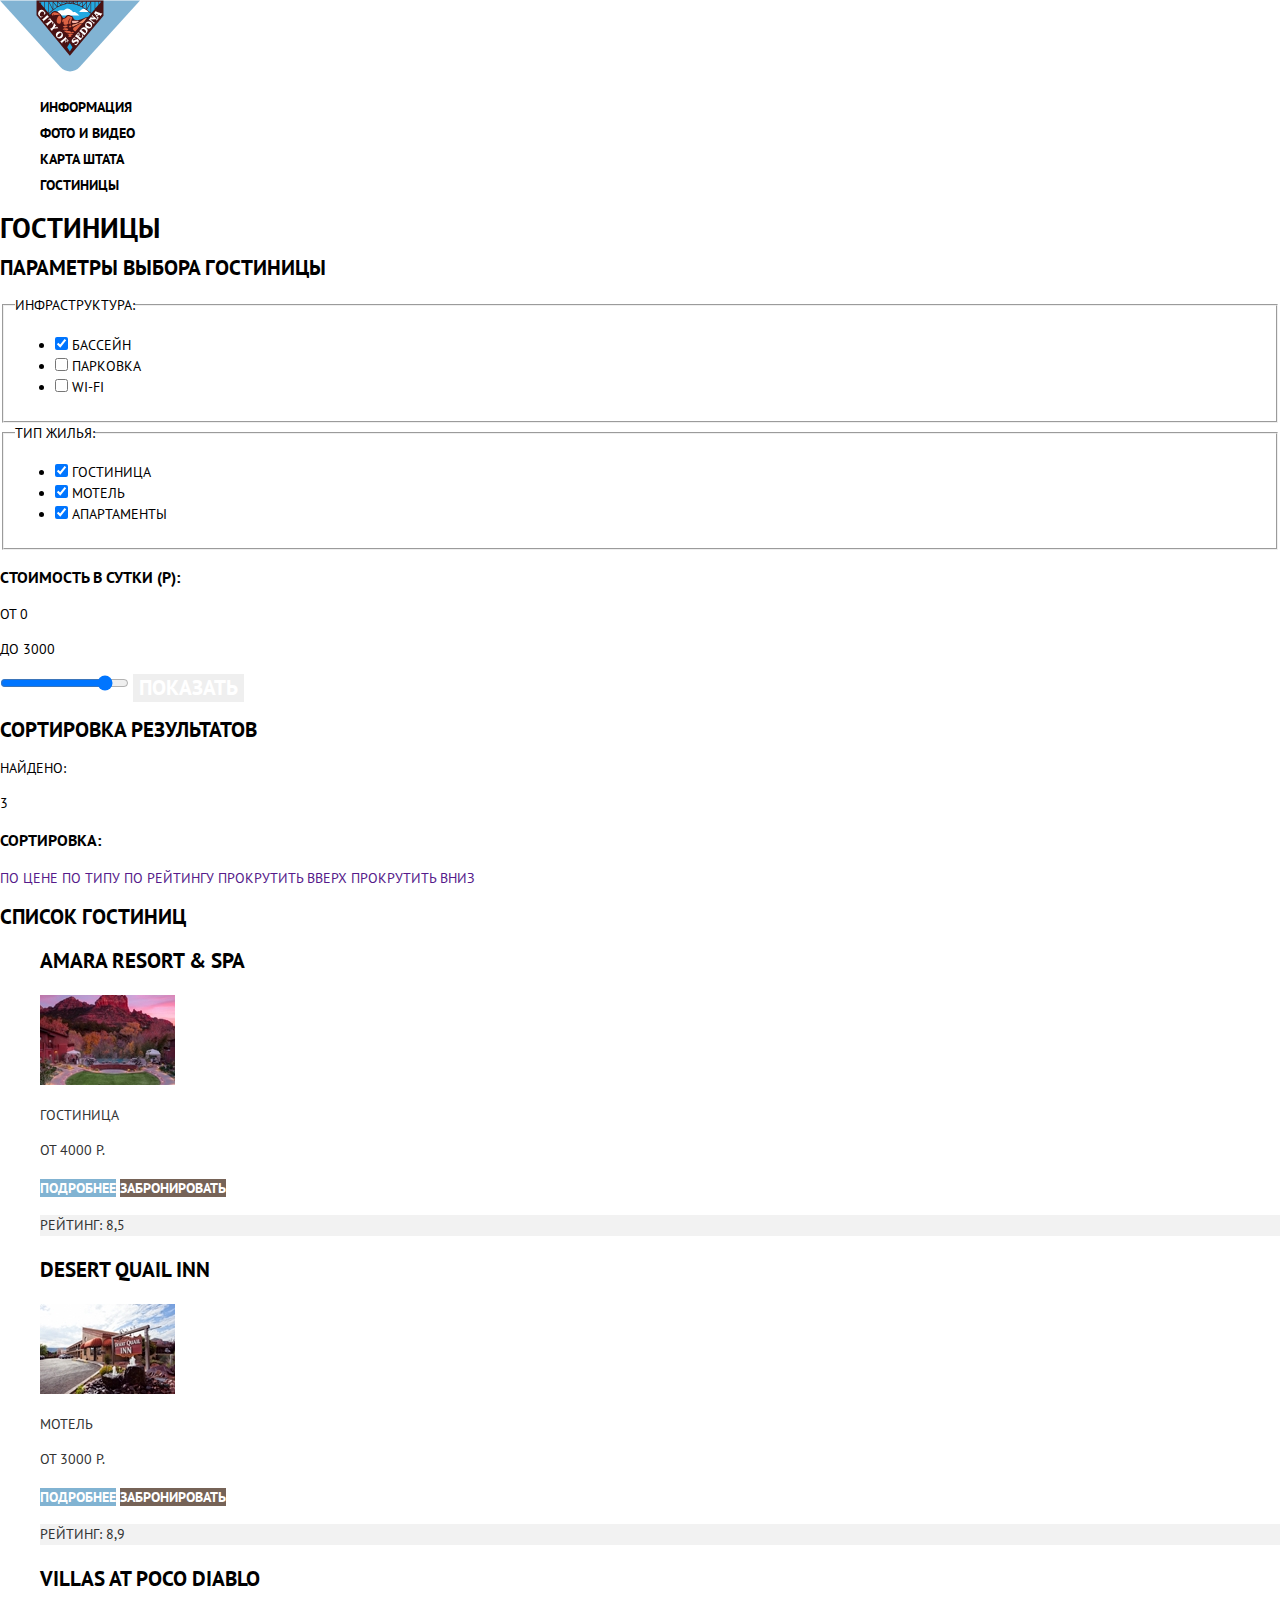
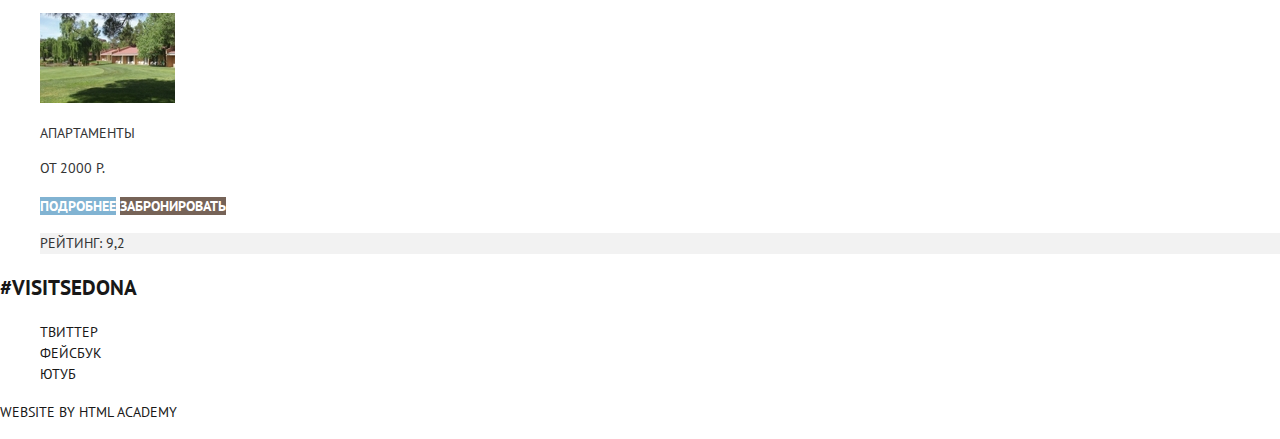
==== catalog.html @ 17006d23 "git push" ====
<!DOCTYPE html>
<html lang="ru">
  <head>
    <meta charset="utf-8">
    <title>HTML Academy: Седона</title>
    <link href="https://fonts.googleapis.com/css?family=PT+Sans:400,700&display=swap&subset=cyrillic" rel="stylesheet">
    <link href="css/normalize.css" rel="stylesheet"> 
    <link href="css/style.css" rel="stylesheet"> 
  </head>
  <body>
    <div class="page">
        <header class="header">
        <nav class="navigation">
            <a href="index.html" class="logo">
                <img src="img/logo-sedona.svg" width="140px" height="72px" alt="Логотип Sity of Sedona">
            </a>
            <ul class="site-navigation">
                <li><a href="">Информация</a></li>
                <li><a href="">Фото и видео</a></li>
                <li><a href="">Карта штата</a></li>
                <li class="item-current">Гостиницы</li>
            </ul>
        </nav>
        </header>

        <main class="container">
            <h1 class="visually-hidden">Гостиницы</h1>
            <section class="filters">
                <h2 class="visually-hidden">Параметры выбора гостиницы</h2>
                <form class="filter" action="https://echo.htmlacademy.ru" method="post">
                    <fieldset>
                        <legend>Инфраструктура:</legend>
                        <ul>
                            <li class="filter-option">
                                <label>
                                    <input class="visually-hidden filter-input filter-input-checkbox" type="checkbox" name="pol" checked>
                                    Бассейн
                                </label>
                            </li>
                            <li class="filter-option">
                                <label>
                                    <input class="visually-hidden filter-input filter-input-checkbox" type="checkbox" name="parking">
                                    Парковка
                                </label>
                            </li>
                            <li class="filter-option">
                                <label>
                                    <input class="visually-hidden filter-input filter-input-checkbox" type="checkbox" name="wi-fi">
                                    Wi-Fi
                                </label>
                            </li>
                        </ul>
                    </fieldset>
                    <fieldset>
                        <legend>Тип жилья:</legend>
                        <ul>
                            <li class="filter-option">
                                <label>
                                    <input class="visually-hidden filter-input filter-input-checkbox" type="checkbox" name="hotel"checked>
                                    Гостиница
                                </label>
                            </li>
                            <li class="filter-option">
                                <label>
                                    <input class="visually-hidden filter-input filter-input-checkbox" type="checkbox" name="motor-hotel" checked>
                                    Мотель
                                </label>
                            </li>
                            <li class="filter-option">
                                <label>
                                    <input class="visually-hidden filter-input filter-input-checkbox" type="checkbox" name="apartment" checked>
                                    Апартаменты
                                </label>
                            </li>
                        </ul>
                    </fieldset>
                    <h3 class="filters-cost">Стоимость в сутки (Р):</h3>
                    <div class="filter-range-text">
                        <p>от 0</p>
                        <p>до 3000</p>
                    </div>
                    <input class="filter-range" type="range" name="cost" id ="filter-cost" min="0" max="3500" value="3000">
                    <button type="submit" class="button">Показать</button>
                </form>
            </section>

            <section class="filter-results">
                <h2 class="visually-hidden">Сортировка результатов</h2>
                <p>Найдено:</p> 
                <p>3</p>
                <h3>Сортировка:</h3>
                <a class="filter-type" href="">По цене</a>
                <a class="filter-type" href="">По типу</a>
                <a class="filter-type" href="">По рейтингу</a>
                <a class="visually-hidden" href="">Прокрутить вверх</a>
                <a class="visually-hidden" href="">Прокрутить вниз</a>
            </section>
                
            <section class="catalog">
                <h2 class="visually-hidden">Список гостиниц</h2>
                <ul class="catalog-list">
                    <li class="catalog-item">
                        <a href="" class="item-link">
                            <h3>Amara Resort & Spa</h3>
                        </a>
                        <a href="">
                            <img src="img/hotel-1.jpg" width="135px" height="90px" alt="Гостиница Amara Resort & Spa">
                        </a>
                        <p class="catalog-item-price">Гостиница</p>
                        <p>от 4000 Р.</p>
                        <a class="button btn-submit" href="">Подробнее</a>
                        <a class="button btn-search" href="">Забронировать</a>             
                        <ul class="catalog-list-star">
                            <li></li>
                            <li></li>
                            <li></li>
                            <li></li>
                            <li></li>
                        </ul>
                        <p class="item-rating">Рейтинг: 8,5</p>
                    </li>

                    <li class="catalog-item">
                        <a href="" class="item-link">
                            <h3>Desert Quail Inn</h3>
                        </a>
                        <a href="">
                            <img src="img/hotel-2.jpg" width="135px" height="90px" alt="Мотель Desert Quail Inn">
                        </a>
                        <p>Мотель</p>
                        <p>от 3000 Р.</p>
                        <a class="button btn-submit" href="">Подробнее</a>
                        <a class="button btn-search" href="">Забронировать</a>            
                        <ul class="catalog-list-star">
                            <li></li>
                            <li></li>
                            <li></li>
                        </ul>
                        <p class="item-rating">Рейтинг: 8,9</p>
                    </li>

                    <li class="catalog-item">
                        <a href="" class="item-link">
                            <h3>Villas at Poco Diablo</h3>
                        </a>
                        <a href="">
                            <img src="img/hotel-3.jpg" width="135px" height="90px" alt="Апартаменты Villas at Poco Diablo">
                        </a>
                        <p>Апартаменты</p>
                        <p>от 2000 Р.</p>
                        <a class="button btn-submit" href="">Подробнее</a>
                        <a class="button btn-search" href="">Забронировать</a>            
                        <ul class="catalog-list-star">
                            <li></li>
                            <li></li>
                        </ul>
                        <p class="item-rating">Рейтинг: 9,2</p>
                    </li>
                </ul>
            </section>
        </main>

        <footer class="main-footer">
            <p class="hashtag">#visitsedona</p>
            <ul>
            <li class="social-button"><a href="">Твиттер</a></li>
            <li class="social-button"><a href="">Фейсбук</a></li>
            <li class="social-button"><a href="">Ютуб</a></li>
            </ul>
            <p class="footer-copyright">
                Website by
                <a href="https://htmlacademy.ru/intensive/htmlcss">HTML Academy</a>
            </p>
        </footer>
    </div>
  </body>
</html>
---- css/style.css ----
body {
    margin: 0;
    padding: 0;
}

.page {
    font-family: "PT Sans", Arial, sans-serif;
    font-size: 14px;
    line-height: 21px;
    font-weight: 400;
    color: #000000;
    text-transform: uppercase;

    background-color: #ffffff;
}

a {
    text-decoration: none;
}

.navigation {
    font-size: 14px;
    font-weight: 700;
    line-height: 26px;
    color: #000000;

    background-color: #ffffff;
}

.site-navigation {
    list-style: none;
}

.site-navigation a {
    color: #000000;
}

.site-navigation a:hover {
    color: #81b3d2; 
}

.site-navigation a:focus {
    color: #bebebe;
}

.site-navigation a:active {
    color: #766357;
}

.section-caption {
    text-align: center;

    background-color: #385265;
    background-image: url("../img/background-photo.jpg");
    background-position: top center;
    background-repeat: no-repeat;
}

.title-info {
    font-size: 21px;
    font-weight: 700;
    line-height: 26px;
}
.info {
    color: #333333;
    font-size: 14px;
    font-weight: 400;
    line-height: 26px;
}

.modal-subtitle {
   font-size: 30px;
    font-weight: 700;
    line-height: 36px;
}

.modal-text {
    font-size: 14px;
    font-weight: 400;
    line-height: 24px;
    color: #333333;
}

.button {
    font: inherit;

    text-align: center;
    color: #ffffff;
    vertical-align: middle;
    font-size: 21px;
    font-weight: 700;
    line-height: 26px;
    text-transform: uppercase;

    border: none;
}

.btn-search {
    background-color: #766357;
}

.btn-search:hover {
    background-color: #604e43;
}

.btn-search:focus {
    color: rgba(255, 255, 255, 0.3);
    background-color: #503e33;
}

.modal-search label {
    font-size: 14px;
    font-weight: 700;
    text-transform: uppercase;
}

.forms,
.btn {
    font: inherit;

    text-transform: uppercase;

    background-color: #f2f2f2;
    border: none;
}

input::placeholder {
    color: #000000;
    opacity: 0.3;
    text-transform: uppercase;
}
/* Как изменить стиль текста в input type="number"?  */

.forms:hover,
.btn:hover {
    background-color: #ebebeb;
}

.forms:focus,
.btn:focus {
    background-color: #ffffff;
    border: 2px solid #e5e5e5;
}

.btn-submit {
    background-color: #81b3d2;
}

.btn-submit:hover {
    background-color: #669ec0;
}

.btn-submit:focus {
    color: rgba(255, 255, 255, 0.3);
    background-color: #5496bd;
}

.catalog ul {
    list-style: none;
}

.item-link {
    color: #000000;
}

.item-link:hover {
    color: #a7cae0;
}

.item-link:focus {
    color: #b5b5b5;
}

.catalog-item h3 {
    font-size: 21px;
    font-weight: 700;
    line-height: 26px;
}

.catalog-item p {
    color: #333333;
    font-size: 14px;
    line-height: 21px;
}

.catalog-item .button {
    font-size: 14px;
    font-weight: 700;
}

.item-rating {
    background-color: #f2f2f2;
}

.main-footer {
    background-color: #ffffff;
    opacity: 0.9;
}

.hashtag {
    font-size: 21px;
    font-weight: 700;
    line-height: 26px;
}

.main-footer ul {
    list-style: none;
}

.social-button a {
    color: #000000;
}

.footer-copyright {
    font-size: 14px;
    line-height: 26px;  
}

.footer-copyright a {
    color: #000000;
}
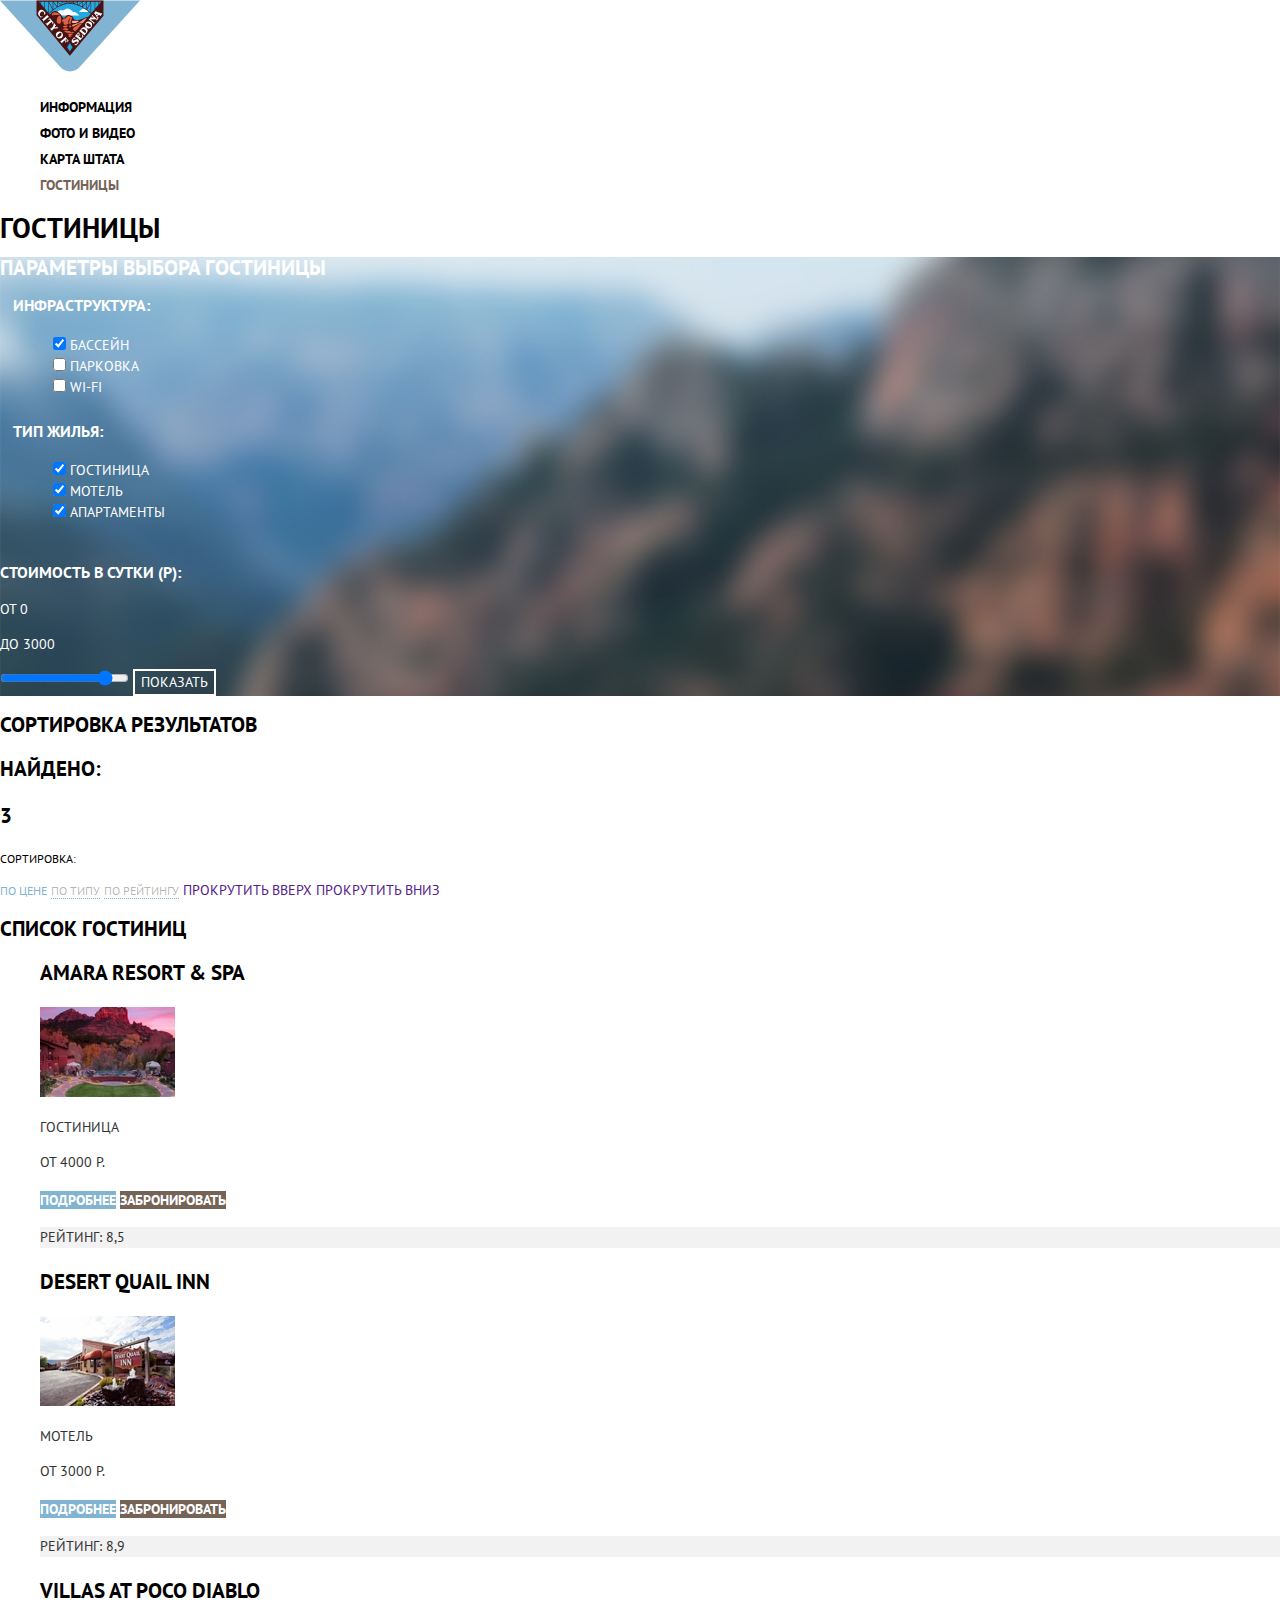
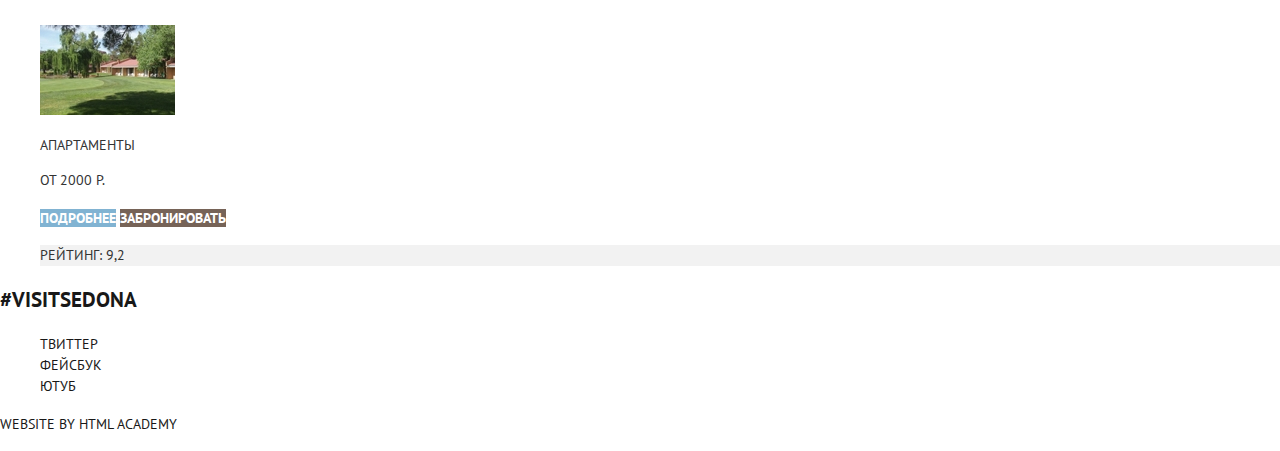
==== commit 83083e51: "git push" ====
--- a/catalog.html
+++ b/catalog.html
@@ -32,22 +32,16 @@
                         <legend>Инфраструктура:</legend>
                         <ul>
                             <li class="filter-option">
-                                <label>
-                                    <input class="visually-hidden filter-input filter-input-checkbox" type="checkbox" name="pol" checked>
-                                    Бассейн
-                                </label>
+                                <input class="visually-hidden filter-input filter-input-checkbox" type="checkbox" name="pool" id="file-pool" checked>
+                                <label for="file-pool">Бассейн</label>
                             </li>
                             <li class="filter-option">
-                                <label>
-                                    <input class="visually-hidden filter-input filter-input-checkbox" type="checkbox" name="parking">
-                                    Парковка
-                                </label>
+                                <input class="visually-hidden filter-input filter-input-checkbox" type="checkbox" name="parking" id="file-parking">
+                                <label for="file-parking">Парковка</label>
                             </li>
                             <li class="filter-option">
-                                <label>
-                                    <input class="visually-hidden filter-input filter-input-checkbox" type="checkbox" name="wi-fi">
-                                    Wi-Fi
-                                </label>
+                                <input class="visually-hidden filter-input filter-input-checkbox" type="checkbox" name="wi-fi" id="file-wi-fi">
+                                <label for="file-wi-fi">Wi-Fi</label>
                             </li>
                         </ul>
                     </fieldset>
@@ -55,22 +49,16 @@
                         <legend>Тип жилья:</legend>
                         <ul>
                             <li class="filter-option">
-                                <label>
-                                    <input class="visually-hidden filter-input filter-input-checkbox" type="checkbox" name="hotel"checked>
-                                    Гостиница
-                                </label>
+                                <input class="visually-hidden filter-input filter-input-checkbox" type="checkbox" name="hotel" id="file-hotel" checked>
+                                <label for="file-hotel">Гостиница</label>
                             </li>
                             <li class="filter-option">
-                                <label>
-                                    <input class="visually-hidden filter-input filter-input-checkbox" type="checkbox" name="motor-hotel" checked>
-                                    Мотель
-                                </label>
+                                <input class="visually-hidden filter-input filter-input-checkbox" type="checkbox" name="motor-hotel" id="file-motor-hotel" checked>
+                                <label for="file-motor-hotel">Мотель</label>
                             </li>
                             <li class="filter-option">
-                                <label>
-                                    <input class="visually-hidden filter-input filter-input-checkbox" type="checkbox" name="apartment" checked>
-                                    Апартаменты
-                                </label>
+                                <input class="visually-hidden filter-input filter-input-checkbox" type="checkbox" name="apartment" id="file-apartment" checked>
+                                <label for="file-apartment">Апартаменты</label>
                             </li>
                         </ul>
                     </fieldset>
@@ -89,7 +77,7 @@
                 <p>Найдено:</p> 
                 <p>3</p>
                 <h3>Сортировка:</h3>
-                <a class="filter-type" href="">По цене</a>
+                <a class="filter-type filter-active" href="">По цене</a>
                 <a class="filter-type" href="">По типу</a>
                 <a class="filter-type" href="">По рейтингу</a>
                 <a class="visually-hidden" href="">Прокрутить вверх</a>
--- a/css/style.css
+++ b/css/style.css
@@ -54,6 +54,7 @@
     background-image: url("../img/background-photo.jpg");
     background-position: top center;
     background-repeat: no-repeat;
+    background-size: cover;
 }
 
 .title-info {
@@ -66,6 +67,39 @@
     font-size: 14px;
     font-weight: 400;
     line-height: 26px;
+}
+
+.benefits-list,
+.features-list {
+    list-style: none;
+}
+
+.item-box {
+    background-color: #81b3d2;
+    color: #ffffff;
+}
+
+.benefits-item h3,
+.features-item h4 {
+    font-size: 21px;
+    font-weight: 700;
+    line-height: 21px;
+}
+
+.item-box p,
+.features-item p {
+    font-size: 14px;
+    font-weight: 400;
+    line-height: 21px;
+}
+
+.benefits-item,
+.features-item  {
+    color: #333333;
+}
+
+.benefits-box {
+    background-color: #eeeeee;
 }
 
 .modal-subtitle {
@@ -155,6 +189,84 @@
     background-color: #5496bd;
 }
 
+.item-current {
+    color: #766357;
+}
+
+.filters {
+    background-color: #40749c;
+    background-image: url("../img/filter-background.jpg");
+    background-position: center;
+    background-repeat: no-repeat;
+    background-size: cover;
+
+    color: #ffffff;
+    font-size: 14px;
+    font-weight: 400;
+    line-height: 21px;
+}
+
+.filter fieldset {
+    border: none;
+}
+
+.filter legend {
+    font-size: 16px;
+    font-weight: 700;
+}
+
+.filter ul {
+    list-style: none;
+}
+
+.filter-input:disabled + label {
+    color: #6a6a6a;
+}
+
+.filter h3 {
+    font-size: 16px;
+    font-weight: 700;
+}
+
+.filter button {
+    font: inherit;
+
+    background: transparent;
+    border: 2px solid #ffffff;
+}
+
+.filter-results p {
+    font-size: 21px;
+    font-weight: 700;
+    line-height: 26px;
+}
+
+.filter-results h3 {
+    font-size: 12px;
+    font-weight: 400;
+    line-height: 18px;
+}
+
+.filter-type {
+    font-size: 12px;
+    font-weight: 400;
+    line-height: 18px;
+    color: rgba(0, 0, 0, 0.3);
+    border-bottom: 1px dotted #81b3d2;
+}
+
+.filter-type:hover,
+.filter-type:active,
+.filter-active {
+    color: #81b3d2;
+    border: none;
+}
+
+.filter-type:focus {
+    color: #000000;
+    border: none;
+}
+
 .catalog ul {
     list-style: none;
 }
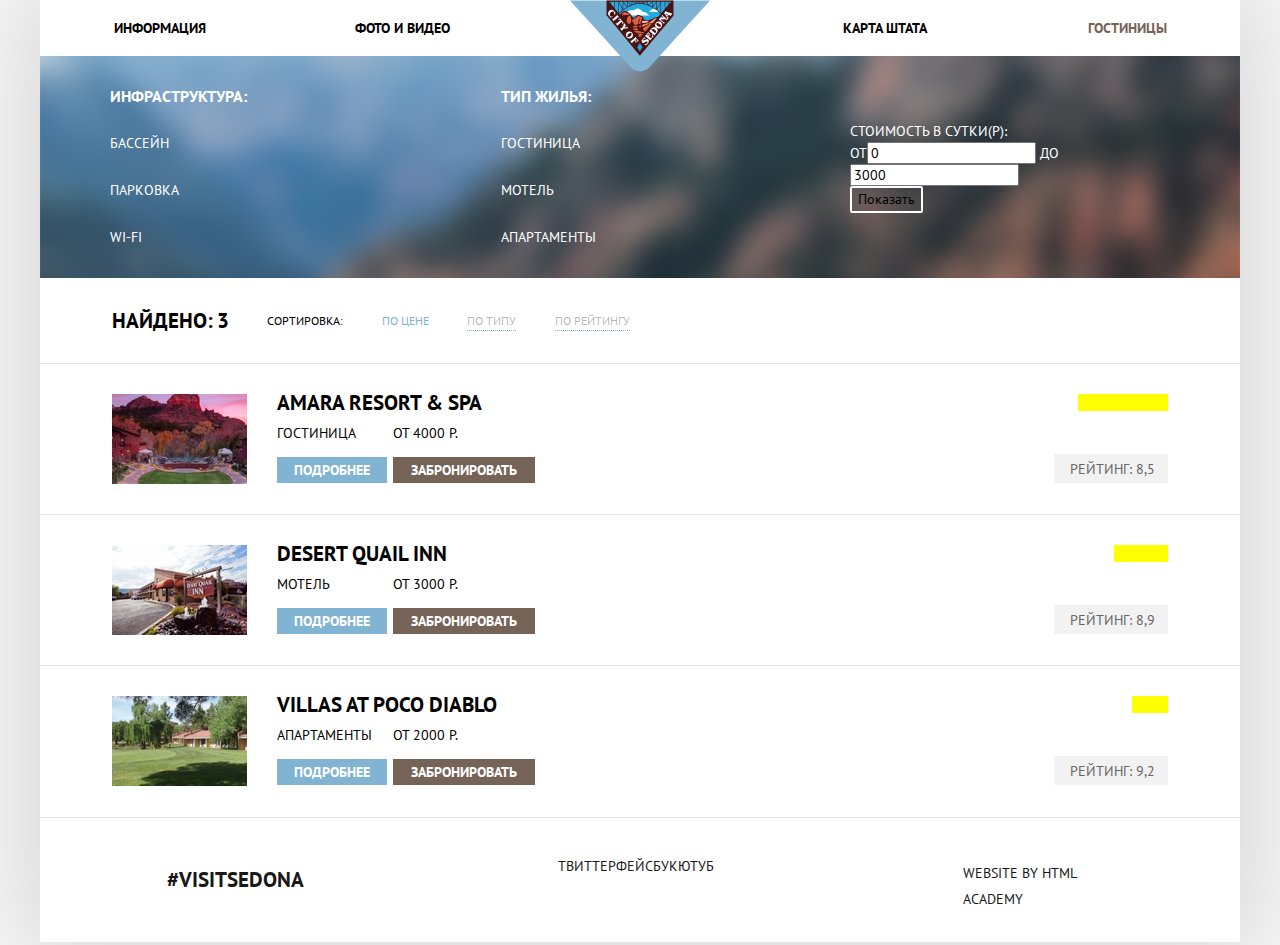
==== commit 2ea53c09: "git push" ====
--- a/catalog.html
+++ b/catalog.html
@@ -10,17 +10,25 @@
   <body>
     <div class="page">
         <header class="header">
-        <nav class="navigation">
-            <a href="index.html" class="logo">
-                <img src="img/logo-sedona.svg" width="140px" height="72px" alt="Логотип Sity of Sedona">
-            </a>
-            <ul class="site-navigation">
-                <li><a href="">Информация</a></li>
-                <li><a href="">Фото и видео</a></li>
-                <li><a href="">Карта штата</a></li>
-                <li class="item-current">Гостиницы</li>
-            </ul>
-        </nav>
+            <nav class="navigation">
+                <a href="index.html" class="logo">
+                    <img src="img/logo-sedona.svg" width="140" height="72" alt="Логотип Sity of Sedona">
+                </a>
+                <ul class="site-navigation">
+                    <li class="site-navigation-menu">
+                        <ul>
+                            <li><a href="">Информация</a></li>
+                            <li><a href="">Фото и видео</a></li>
+                        </ul>
+                    </li>
+                    <li class="site-navigation-menu">
+                        <ul>
+                            <li><a href="">Карта штата</a></li>
+                            <li class="item-current"><a href="catalog.html">Гостиницы</a></li>
+                        </ul>
+                    </li>
+                </ul>
+            </nav>
         </header>
 
         <main class="container">
@@ -28,7 +36,7 @@
             <section class="filters">
                 <h2 class="visually-hidden">Параметры выбора гостиницы</h2>
                 <form class="filter" action="https://echo.htmlacademy.ru" method="post">
-                    <fieldset>
+                    <fieldset class="filter-checkbox">
                         <legend>Инфраструктура:</legend>
                         <ul>
                             <li class="filter-option">
@@ -45,7 +53,7 @@
                             </li>
                         </ul>
                     </fieldset>
-                    <fieldset>
+                    <fieldset class="filter-checkbox">
                         <legend>Тип жилья:</legend>
                         <ul>
                             <li class="filter-option">
@@ -62,87 +70,137 @@
                             </li>
                         </ul>
                     </fieldset>
-                    <h3 class="filters-cost">Стоимость в сутки (Р):</h3>
-                    <div class="filter-range-text">
-                        <p>от 0</p>
-                        <p>до 3000</p>
+                    <div class="filter-box-cost">
+                        <div class="filter-range">
+                            <div class="filter-range-title">
+                                Стоимость в сутки(р):
+                            </div>
+                            <div class="price-controls">
+                                <label class="min-price">
+                                    от<input type="text" name="min-price" value="0">
+                                </label>
+                                <label class="max-price">
+                                    до<input type="text" name="max-price" value="3000">
+                                </label>
+                            </div>
+                            <div class="range-controls">
+                                <div class="scale">
+                                    <div class="bar"></div>
+                                </div>
+                                <div class="range-toggle range-toggle-min"></div>
+                                <div class="range-toggle range-toggle-max"></div>
+                            </div>
+                            <button class="btn-transparent" type="submit">Показать</button>
+                        </div>
                     </div>
-                    <input class="filter-range" type="range" name="cost" id ="filter-cost" min="0" max="3500" value="3000">
-                    <button type="submit" class="button">Показать</button>
                 </form>
             </section>
 
             <section class="filter-results">
                 <h2 class="visually-hidden">Сортировка результатов</h2>
-                <p>Найдено:</p> 
-                <p>3</p>
+                <div class="search">
+                    <p>Найдено:</p> 
+                    <p>3</p>
+                </div>
                 <h3>Сортировка:</h3>
                 <a class="filter-type filter-active" href="">По цене</a>
                 <a class="filter-type" href="">По типу</a>
                 <a class="filter-type" href="">По рейтингу</a>
-                <a class="visually-hidden" href="">Прокрутить вверх</a>
-                <a class="visually-hidden" href="">Прокрутить вниз</a>
+                <div class="control">    
+                    <a class="visually-hidden" href="">Прокрутить вверх</a>
+                    <a class="visually-hidden" href="">Прокрутить вниз</a>
+                </div>
             </section>
                 
             <section class="catalog">
                 <h2 class="visually-hidden">Список гостиниц</h2>
                 <ul class="catalog-list">
                     <li class="catalog-item">
-                        <a href="" class="item-link">
-                            <h3>Amara Resort & Spa</h3>
+                        <a href="">
+                            <img src="img/hotel-1.jpg" width="135" height="90" alt="Гостиница Amara Resort & Spa">
                         </a>
+                        <div class="catalog-info">
+                            <a href="" class="item-link">
+                                    <h3>Amara Resort & Spa</h3>
+                            </a>
+                            <div class="catalog-price">
+                                <div class="btn-box box-left">
+                                    <p class="catalog-item-price">Гостиница</p>
+                                    <a class="button btn-submit" href="">Подробнее</a>
+                                </div>
+                                <div class="btn-box">
+                                    <p>от 4000 Р.</p>
+                                    <a class="button btn-search" href="">Забронировать</a>   
+                                </div>
+                            </div>
+                        </div>    
+                        <div class="rating-box">       
+                            <ul class="catalog-list-star">
+                                <li></li>
+                                <li></li>
+                                <li></li>
+                                <li></li>
+                                <li></li>
+                            </ul>
+                            <p class="item-rating">Рейтинг: 8,5</p>
+                        </div>
+                    </li>
+
+                    <li class="catalog-item">
                         <a href="">
-                            <img src="img/hotel-1.jpg" width="135px" height="90px" alt="Гостиница Amara Resort & Spa">
+                            <img src="img/hotel-2.jpg" width="135" height="90" alt="Мотель Desert Quail Inn">
                         </a>
-                        <p class="catalog-item-price">Гостиница</p>
-                        <p>от 4000 Р.</p>
-                        <a class="button btn-submit" href="">Подробнее</a>
-                        <a class="button btn-search" href="">Забронировать</a>             
-                        <ul class="catalog-list-star">
-                            <li></li>
-                            <li></li>
-                            <li></li>
-                            <li></li>
-                            <li></li>
-                        </ul>
-                        <p class="item-rating">Рейтинг: 8,5</p>
+                        <div class="catalog-info">
+                            <a href="" class="item-link">
+                                <h3>Desert Quail Inn</h3>
+                            </a>
+                            <div class="catalog-price">
+                                <div class="btn-box box-left">
+                                    <p>Мотель</p>
+                                    <a class="button btn-submit" href="">Подробнее</a>
+                                </div>
+                                <div class="btn-box">
+                                    <p>от 3000 Р.</p>
+                                    <a class="button btn-search" href="">Забронировать</a> 
+                                </div>
+                            </div>
+                        </div>   
+                        <div class="rating-box">           
+                            <ul class="catalog-list-star">
+                                <li></li>
+                                <li></li>
+                                <li></li>
+                            </ul>
+                            <p class="item-rating">Рейтинг: 8,9</p>
+                        </div>
                     </li>
 
                     <li class="catalog-item">
-                        <a href="" class="item-link">
-                            <h3>Desert Quail Inn</h3>
+                        <a href="">
+                            <img src="img/hotel-3.jpg" width="135" height="90" alt="Апартаменты Villas at Poco Diablo">
                         </a>
-                        <a href="">
-                            <img src="img/hotel-2.jpg" width="135px" height="90px" alt="Мотель Desert Quail Inn">
-                        </a>
-                        <p>Мотель</p>
-                        <p>от 3000 Р.</p>
-                        <a class="button btn-submit" href="">Подробнее</a>
-                        <a class="button btn-search" href="">Забронировать</a>            
-                        <ul class="catalog-list-star">
-                            <li></li>
-                            <li></li>
-                            <li></li>
-                        </ul>
-                        <p class="item-rating">Рейтинг: 8,9</p>
-                    </li>
-
-                    <li class="catalog-item">
-                        <a href="" class="item-link">
-                            <h3>Villas at Poco Diablo</h3>
-                        </a>
-                        <a href="">
-                            <img src="img/hotel-3.jpg" width="135px" height="90px" alt="Апартаменты Villas at Poco Diablo">
-                        </a>
-                        <p>Апартаменты</p>
-                        <p>от 2000 Р.</p>
-                        <a class="button btn-submit" href="">Подробнее</a>
-                        <a class="button btn-search" href="">Забронировать</a>            
-                        <ul class="catalog-list-star">
-                            <li></li>
-                            <li></li>
-                        </ul>
-                        <p class="item-rating">Рейтинг: 9,2</p>
+                        <div class="catalog-info">
+                            <a href="" class="item-link">
+                                <h3>Villas at Poco Diablo</h3>
+                            </a>
+                            <div class="catalog-price">
+                                <div class="btn-box box-left">
+                                    <p>Апартаменты</p>
+                                    <a class="button btn-submit" href="">Подробнее</a>
+                                </div>
+                                <div class="btn-box">
+                                        <p>от 2000 Р.</p>
+                                    <a class="button btn-search" href="">Забронировать</a>  
+                                </div>
+                            </div>
+                        </div>    
+                        <div class="rating-box">         
+                            <ul class="catalog-list-star">
+                                <li></li>
+                                <li></li>
+                            </ul>
+                            <p class="item-rating">Рейтинг: 9,2</p>
+                        </div>
                     </li>
                 </ul>
             </section>
@@ -150,7 +208,7 @@
 
         <footer class="main-footer">
             <p class="hashtag">#visitsedona</p>
-            <ul>
+            <ul class="footer-social">
             <li class="social-button"><a href="">Твиттер</a></li>
             <li class="social-button"><a href="">Фейсбук</a></li>
             <li class="social-button"><a href="">Ютуб</a></li>
--- a/css/style.css
+++ b/css/style.css
@@ -1,9 +1,16 @@
 body {
     margin: 0;
     padding: 0;
+
+    background-color: #ffffff;
 }
 
 .page {
+    max-width: 1200px;
+    min-width: 1200px;
+    margin: 0 auto;
+    padding: 0;
+
     font-family: "PT Sans", Arial, sans-serif;
     font-size: 14px;
     line-height: 21px;
@@ -12,13 +19,24 @@
     text-transform: uppercase;
 
     background-color: #ffffff;
+    box-shadow: 0 0 110px 40px #dbdbdb;
 }
 
 a {
     text-decoration: none;
 }
 
+.logo img {
+    position: absolute;
+    top: 0;
+    left: 0;
+    right: 0;
+    margin: auto;
+}
+
 .navigation {
+    position: relative;
+    
     font-size: 14px;
     font-weight: 700;
     line-height: 26px;
@@ -28,55 +46,124 @@
 }
 
 .site-navigation {
-    list-style: none;
-}
-
-.site-navigation a {
-    color: #000000;
-}
-
-.site-navigation a:hover {
-    color: #81b3d2; 
-}
-
-.site-navigation a:focus {
-    color: #bebebe;
-}
-
-.site-navigation a:active {
-    color: #766357;
-}
-
-.section-caption {
-    text-align: center;
-
-    background-color: #385265;
-    background-image: url("../img/background-photo.jpg");
-    background-position: top center;
-    background-repeat: no-repeat;
-    background-size: cover;
-}
-
-.title-info {
-    font-size: 21px;
-    font-weight: 700;
-    line-height: 26px;
-}
-.info {
-    color: #333333;
-    font-size: 14px;
-    font-weight: 400;
-    line-height: 26px;
-}
-
+    display: flex;
+    justify-content: space-between;
+    padding: 0;
+    padding-top: 15px;
+    padding-bottom: 15px;
+    margin: 0;
+} 
+
+.site-navigation-menu {
+    display: flex;
+    justify-content: space-between;
+    padding: 0;
+    margin: 0;
+}
+
+.site-navigation-menu:last-of-type {
+    margin-right: -7px;
+}
+
+.site-navigation,
+.site-navigation-menu,
+.site-navigation-menu ul,
 .benefits-list,
 .features-list {
     list-style: none;
 }
 
-.item-box {
-    background-color: #81b3d2;
-    color: #ffffff;
+.site-navigation-menu ul {
+    display: flex;
+    justify-content: space-around;
+    width: 484px;
+    padding: 0;
+    margin: 0;
+}
+
+.site-navigation a {
+    color: #000000;
+}
+
+.site-navigation a:hover {
+    color: #81b3d2; 
+}
+
+.site-navigation a:focus {
+    color: #bebebe;
+}
+
+.site-navigation a:active {
+    color: #766357;
+}
+
+.section-caption {
+    display: flex;
+    justify-content: center;
+    align-items: center;
+    min-height: 508px;
+
+    background-color: #385265;
+    background-image: url("../img/background-photo.jpg");
+    background-position: bottom;
+    background-repeat: no-repeat;
+    background-size: cover;
+}
+
+.section-info {
+    display: flex;
+    flex-direction: column;
+    align-items: center;
+    padding: 62px;;            
+}
+
+.title-info {
+    text-align: center;
+    margin: 0;
+    margin-bottom: 27px;
+    padding: 0;
+
+    font-size: 21px;
+    font-weight: 700;
+    line-height: 26px;
+}
+
+.info {
+    padding: 0;
+    margin: 0;
+
+    color: #333333;
+    font-size: 14px;
+    font-weight: 400;
+    line-height: 26px;
+}
+
+.benefits {
+    padding: 0;
+    margin: 0;
+}
+
+.benefits-img {
+    width: 67%;
+}
+
+.benefits-list {
+    display: flex;
+    flex-direction: row;
+    flex-wrap: wrap;
+    padding: 0;
+    margin: 0;
+}
+
+.benefits-item {
+    display: flex;
+    padding: 0;
+    margin: 0;
+}
+
+.benefits-item,
+.features-item  {
+    color: #333333;
 }
 
 .benefits-item h3,
@@ -86,6 +173,55 @@
     line-height: 21px;
 }
 
+.item-features {
+    flex-wrap: wrap;
+}
+
+.benefits-size {
+    width: 1200px;
+}
+
+.item {
+    display: flex;
+    padding: 0;
+    margin: 0;
+}
+
+.item-box {
+    display: flex;
+    flex-direction: column;
+    justify-content: center;
+    align-items: center;
+    width: 33%;  
+    margin: 0;
+    padding: 0;
+
+    background-color: #81b3d2;
+    color: #ffffff;
+}
+
+.item-box h3,
+.list-item h3 {
+    text-align: center;
+    padding: 0;
+    margin: 0;
+    margin-bottom: 20px;
+}
+
+.item-box p,
+.list-item p {
+    text-align: center;
+    padding: 0;
+    margin: 0;
+}
+
+.item-box p:first-of-type,
+.item-row p:first-of-type {
+    padding: 0;
+    margin: 0;
+    margin-bottom: 20px;
+}
+
 .item-box p,
 .features-item p {
     font-size: 14px;
@@ -93,26 +229,132 @@
     line-height: 21px;
 }
 
-.benefits-item,
-.features-item  {
-    color: #333333;
-}
-
-.benefits-box {
+.features {
+    padding: 0;
+    margin: 0;
+}
+
+.features-list {
+    display: flex;
+    justify-content: space-around;
+    flex-wrap: wrap;
+    padding: 0;
+    margin: 0;
+}
+
+.features-item {
+    display: flex;
+    margin: 0;
+    padding: 0;
+    padding-top: 60px;
+    padding-bottom: 80px;
+}
+
+.list-item {
+    display: inline-block;
+    text-align: center;
+    padding: 0;
+    margin: 0;
+}
+
+.list-item h4 {
+    margin: 0;
+    margin-bottom: 25px;
+    padding: 0;
+}
+
+.list-item p {
+    margin: 0;
+    padding: 0;
+}
+
+.benefits-bridge {
+    flex-direction: row-reverse;
+}
+
+.item-row {
+    justify-content: center;
+    width: 400px;
+    padding-top: 47px;
+    padding-bottom: 60px;
+
     background-color: #eeeeee;
 }
 
+.modal {
+    display: flex;
+    flex-direction: column;
+    align-items: center;
+    padding: 0;
+    padding-top: 55px;
+    margin: 0;
+}
+
 .modal-subtitle {
-   font-size: 30px;
+    padding: 0;
+    margin: 0;
+    margin-bottom: 25px;
+
+    font-size: 30px;
     font-weight: 700;
     line-height: 36px;
 }
 
 .modal-text {
+    text-align: center;
+    padding: 0;
+    margin: 0;
+    margin-bottom: 46px;
+
     font-size: 14px;
     font-weight: 400;
     line-height: 24px;
     color: #333333;
+}
+
+.modal-search {
+    position: relative;
+    display: flex;
+    width: 568px;
+    padding: 0;
+    margin: 0;
+}
+
+.modal-search label {
+    font-size: 14px;
+    font-weight: 700;
+    text-transform: uppercase;
+}
+
+.btn-search {
+    width: 568px;
+    margin: 0;
+    padding: 30px 5px;
+
+    background-color: #766357;
+}
+
+.btn-search:hover {
+    background-color: #604e43;
+}
+
+.btn-search:focus {
+    outline: none;
+    color: rgba(255, 255, 255, 0.3);
+    background-color: #503e33;
+}
+
+.modal-form {
+    position: absolute;
+    top: 85px;
+    display: flex;
+    flex-direction: column;
+    justify-content: space-between;
+    min-height: 286px;
+    margin: 0;
+    padding: 55px;
+
+    background-color: #ffffff;
 }
 
 .button {
@@ -129,23 +371,10 @@
     border: none;
 }
 
-.btn-search {
-    background-color: #766357;
-}
-
-.btn-search:hover {
-    background-color: #604e43;
-}
-
-.btn-search:focus {
-    color: rgba(255, 255, 255, 0.3);
-    background-color: #503e33;
-}
-
-.modal-search label {
-    font-size: 14px;
-    font-weight: 700;
-    text-transform: uppercase;
+.modal-form label {
+    display: flex;
+    justify-content: space-between;
+    align-items: center;
 }
 
 .forms,
@@ -157,13 +386,56 @@
     background-color: #f2f2f2;
     border: none;
 }
+
+.date-form {
+    width: 324px;
+    margin: 0;
+    padding-top: 14px; 
+    padding-right: 9px;
+    padding-bottom: 14px;
+    padding-left: 13px;
+}
+
+.form-number {
+    display: flex;
+    justify-content: space-between;
+}
+
+.form-number label {
+    display: flex;
+    align-items: center;
+}
+
+.number-box {
+    display: flex;
+}
+
+.number-form,
+.btn {
+    width: 38px;
+    height: 38px;
+    text-align: center;
+    margin: 0;
+    padding: 0;
+}
+
+.btn-submit {
+    width: 458px;
+    margin: 0;
+    padding: 17px 5px;
+}
+
+.section-map img {
+    max-width: 100%;
+}
+
+
 
 input::placeholder {
     color: #000000;
     opacity: 0.3;
     text-transform: uppercase;
 }
-/* Как изменить стиль текста в input type="number"?  */
 
 .forms:hover,
 .btn:hover {
@@ -173,7 +445,8 @@
 .forms:focus,
 .btn:focus {
     background-color: #ffffff;
-    border: 2px solid #e5e5e5;
+    outline: 2px solid #e5e5e5;
+    outline-offset: -2px;
 }
 
 .btn-submit {
@@ -185,15 +458,19 @@
 }
 
 .btn-submit:focus {
+    outline: none;
     color: rgba(255, 255, 255, 0.3);
     background-color: #5496bd;
 }
 
-.item-current {
+.item-current a {
     color: #766357;
 }
 
 .filters {
+    margin: 0;
+    padding: 30px 70px;
+
     background-color: #40749c;
     background-image: url("../img/filter-background.jpg");
     background-position: center;
@@ -206,6 +483,45 @@
     line-height: 21px;
 }
 
+.filter {
+    display: flex;
+    margin: 0;
+    padding: 0;
+} 
+
+.filter-checkbox {
+    flex-grow: 1;
+    display: flex;
+    flex-direction: column;
+    margin: 0;
+    padding: 0;
+}
+
+.filter-checkbox legend,
+.filter-option {
+    padding: 0;
+    margin: 0;
+    margin-bottom: 26px;
+}
+
+.filter-option {
+    display: flex;
+    justify-content: flex-start;
+    align-items: center;
+}
+
+.filter-option:last-of-type {
+    margin-bottom: 0;
+}
+
+.filter-checkbox ul {
+    display: flex;
+    flex-direction: column;
+    justify-content: space-between;
+    margin: 0;
+    padding: 0;
+}
+
 .filter fieldset {
     border: none;
 }
@@ -233,18 +549,56 @@
 
     background: transparent;
     border: 2px solid #ffffff;
+    border-radius: 2px;
+}
+
+.filter button:hover {
+    color: #000000;
+    background: #ffffff;
+}
+
+.filter-box-cost {
+    display: flex;
+    flex-direction: column;
+    justify-content: center;
+    width: 320px;
+    margin: 0;
+    padding: 0;
+}
+
+.filter-results {
+    display: flex;
+    justify-content: space-between;
+    align-items: center;
+    margin: 0;
+    padding-top: 30px;
+    padding-right: 72px;
+    padding-bottom: 30px;
+    padding-left: 72px;
 }
 
 .filter-results p {
+    display: inline-block;
+    margin: 0;
+    padding: 0;
+
     font-size: 21px;
     font-weight: 700;
     line-height: 26px;
 }
 
 .filter-results h3 {
+    margin: 0;
+    padding: 0;
+
     font-size: 12px;
     font-weight: 400;
     line-height: 18px;
+}
+
+.filter-results a {
+    margin: 0;
+    padding: 0;
 }
 
 .filter-type {
@@ -267,6 +621,12 @@
     border: none;
 }
 
+.control {
+    margin: 0;
+    padding: 0;
+    padding-left: 500px;
+}
+
 .catalog ul {
     list-style: none;
 }
@@ -283,6 +643,39 @@
     color: #b5b5b5;
 }
 
+.catalog {
+    margin: 0;
+    padding: 0;
+}
+
+.catalog-list {
+    display: flex;
+    flex-direction: column;
+    margin: 0;
+    padding: 0; 
+}
+
+.catalog-item {
+    display: flex;
+    margin: 0;
+    margin-top: -1px;
+    padding-top: 30px;
+    padding-right: 72px;
+    padding-bottom: 25px;
+    padding-left: 72px;
+
+    border-top: 1px solid #e5e5e5;
+}
+
+.catalog-item:last-child {
+    border-bottom: 1px solid #e5e5e5;
+}
+
+.catalog-item a {
+    margin: 0;
+    padding: 0;
+}
+
 .catalog-item h3 {
     font-size: 21px;
     font-weight: 700;
@@ -290,7 +683,6 @@
 }
 
 .catalog-item p {
-    color: #333333;
     font-size: 14px;
     line-height: 21px;
 }
@@ -300,8 +692,105 @@
     font-weight: 700;
 }
 
+.catalog-info {
+    display: flex;
+    flex-direction: column;
+    margin: 0;
+    margin-left: 30px;
+    padding: 0;
+}
+
+.item-link h3 {
+    margin: 0;
+    margin-top: -4px;
+    margin-bottom: 7px;
+    padding: 0; 
+}
+
+.catalog-price {
+    display: flex;
+    margin: 0;
+    padding: 0;
+}
+
+.btn-box {
+    display: flex;
+    flex-direction: column;
+    margin: 0;
+    padding: 0;
+}
+
+.box-left {
+    margin-right: 6px;
+}
+
+.btn-box p {
+    margin: 0;
+    margin-bottom: 13px;
+    padding: 0;
+}
+
+.btn-box .button {
+    margin: 0;
+    padding: 0;
+}
+
+.btn-box .btn-submit {
+    width: 110px;
+}
+
+.btn-box .btn-search {
+    width: 142px;
+}
+
+.rating-box {
+    display: flex;
+    flex-direction: column;
+    margin: 0;
+    margin-left: auto;
+    padding: 0;
+}
+
+.catalog-list-star {
+    display: flex;
+    justify-content: flex-end;
+    margin: 0;
+    padding: 0;
+}
+
+.catalog-list-star li {
+    /* временно для сетки */
+    width: 18px;
+    height: 17px;
+    background-color: yellow;
+}
+
 .item-rating {
+    margin: 0;
+    margin-top: auto;
+    margin-bottom: 7px;
+    padding-top: 5px;
+    padding-right: 13px;
+    padding-bottom: 3px;
+    padding-left: 16px;
+
+    color: #666666;;
     background-color: #f2f2f2;
+}
+
+.catalog::after {
+    content: " ";
+    display: block;
+    height: 127px;
+}
+
+.main-footer{
+    display: flex;
+    justify-content: space-around;
+    align-items: center;
+    margin-top: -127px;
+    padding-top: 38px;
+    padding-bottom: 38px;
 }
 
 .main-footer {
@@ -310,9 +799,22 @@
 }
 
 .hashtag {
+    margin: 0;
+    padding: 0;
+
     font-size: 21px;
     font-weight: 700;
     line-height: 26px;
+}
+
+.footer-social {
+    display: flex;
+    margin: 0;
+    padding: 0;
+
+    /* временно для сетки */
+    width: 150px;
+    height: 48px;
 }
 
 .main-footer ul {
@@ -324,10 +826,36 @@
 }
 
 .footer-copyright {
+    margin: 0;
+    padding: 0;
+
+    /* временно для сетки */
+    width: 150px;
+    height: 41px;
+
     font-size: 14px;
     line-height: 26px;  
 }
 
 .footer-copyright a {
     color: #000000;
-}+}
+
+.visually-hidden {
+    position: absolute;
+    
+    width: 1px;
+    height: 1px;
+    margin: -1px;
+    border: 0;
+    padding: 0;
+    white-space: nowrap;
+
+    clip-path: inset(100%);
+    clip: rect(0 0 0 0);
+    overflow: hidden;
+}
+
+ 
+
+
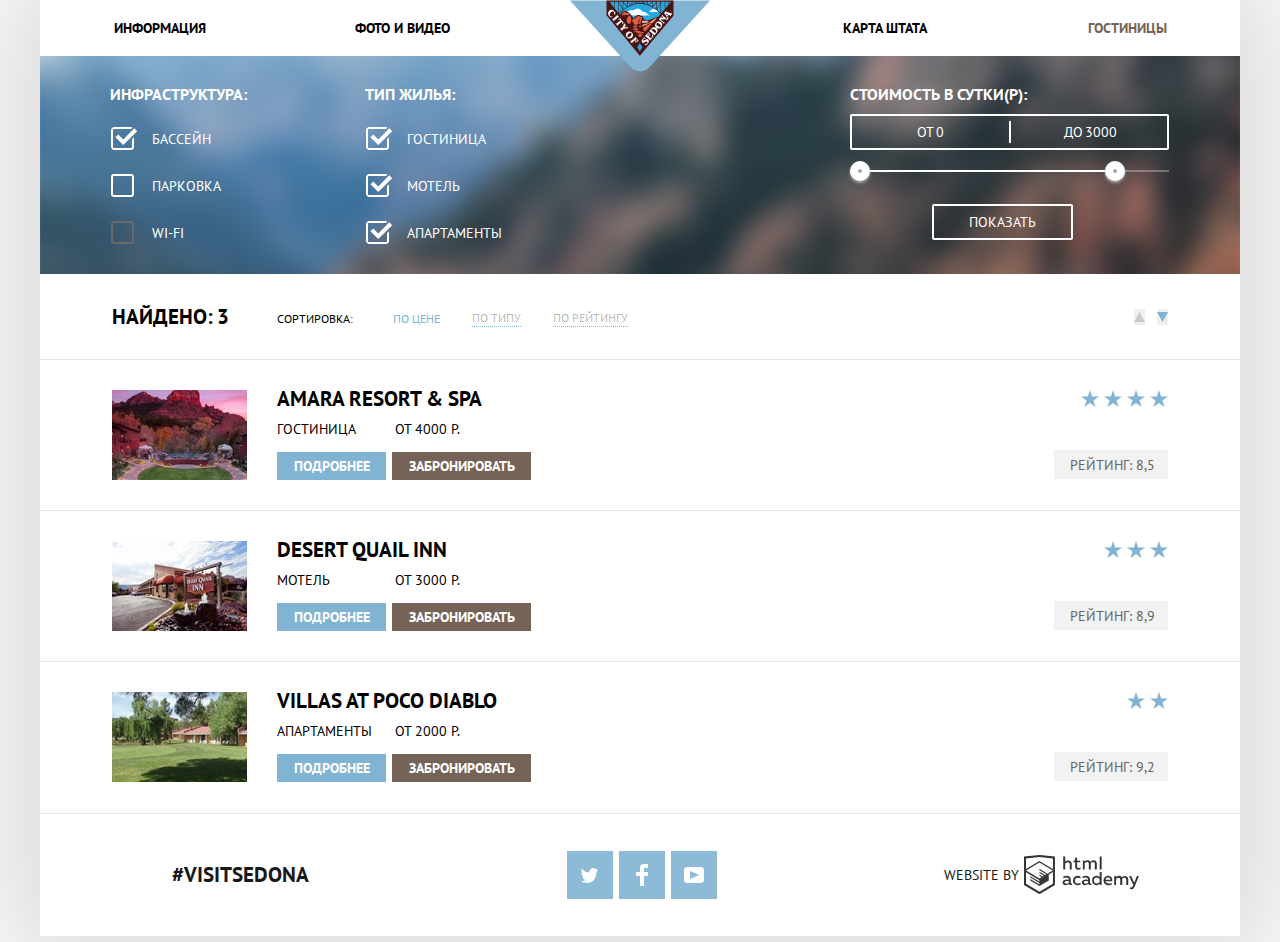
==== commit a2fddb0d: "git push" ====
--- a/catalog.html
+++ b/catalog.html
@@ -9,215 +9,235 @@
   </head>
   <body>
     <div class="page">
-        <header class="header">
-            <nav class="navigation">
-                <a href="index.html" class="logo">
-                    <img src="img/logo-sedona.svg" width="140" height="72" alt="Логотип Sity of Sedona">
+      <header class="header">
+        <nav class="navigation">
+          <a href="index.html" class="logo">
+            <img src="img/logo-sedona.svg" width="140" height="72" alt="Логотип Sity of Sedona">
+          </a>
+          <ul class="site-navigation">
+            <li class="site-navigation-menu">
+              <ul>
+                <li><a href="">Информация</a></li>
+                <li><a href="">Фото и видео</a></li>
+              </ul>
+            </li>
+            <li class="site-navigation-menu">
+              <ul>
+                <li><a href="">Карта штата</a></li>
+                <li class="item-current"><a href="catalog.html">Гостиницы</a></li>
+              </ul>
+            </li>
+          </ul>
+        </nav>
+      </header>
+
+      <main class="container">
+        <h1 class="visually-hidden">Гостиницы</h1>
+        <section class="filters">
+          <h2 class="visually-hidden">Параметры выбора гостиницы</h2>
+          <form class="filter" action="https://echo.htmlacademy.ru" method="post">
+            <fieldset class="filter-checkbox">
+              <legend>Инфраструктура:</legend>
+              <ul>
+                <li class="filter-option">
+                  <input class="visually-hidden filter-input filter-input-checkbox" type="checkbox" name="pool" id="file-pool" checked>
+                  <label for="file-pool">Бассейн</label>
+                </li>
+                <li class="filter-option">
+                  <input class="visually-hidden filter-input filter-input-checkbox" type="checkbox" name="parking" id="file-parking">
+                  <label for="file-parking">Парковка</label>
+                </li>
+                <li class="filter-option">
+                  <input class="visually-hidden filter-input filter-input-checkbox" type="checkbox" name="wi-fi" id="file-wi-fi" disabled>
+                  <label for="file-wi-fi">Wi-Fi</label>
+                </li>
+              </ul>
+            </fieldset>
+            <fieldset class="filter-checkbox">
+              <legend>Тип жилья:</legend>
+              <ul>
+                <li class="filter-option">
+                  <input class="visually-hidden filter-input filter-input-checkbox" type="checkbox" name="hotel" id="file-hotel" checked>
+                  <label for="file-hotel">Гостиница</label>
+                </li>
+                <li class="filter-option">
+                  <input class="visually-hidden filter-input filter-input-checkbox" type="checkbox" name="motor-hotel" id="file-motor-hotel" checked>
+                  <label for="file-motor-hotel">Мотель</label>
+                </li>
+                <li class="filter-option">
+                  <input class="visually-hidden filter-input filter-input-checkbox" type="checkbox" name="apartment" id="file-apartment" checked>
+                  <label for="file-apartment">Апартаменты</label>
+                </li>
+              </ul>
+            </fieldset>
+            <div class="filter-box-cost">
+              <div class="filter-range">
+                <div class="filter-range-title">
+                  Стоимость в сутки(р):
+                </div>
+                <div class="price-controls">
+                  <label class="min-price">
+                    от<input type="text" name="min-price" value="0">
+                  </label>
+                  <label class="max-price">
+                    до<input type="text" name="max-price" value="3000">
+                  </label>
+                </div>
+                <div class="range-controls">
+                  <div class="scale">
+                    <div class="bar"></div>
+                  </div>
+                  <div class="range-toggle range-toggle-min"></div>
+                  <div class="range-toggle range-toggle-max"></div>
+                </div>
+                <button class="btn-transparent" type="submit">Показать</button>
+              </div>
+            </div>
+          </form>
+        </section>
+
+        <section class="filter-results">
+          <h2 class="visually-hidden">Сортировка результатов</h2>
+          <div class="search">
+            <p>Найдено:</p> 
+            <p>3</p>
+          </div>
+          <h3>Сортировка:</h3>
+          <a class="filter-type filter-active" href="">По цене</a>
+          <a class="filter-type" href="">По типу</a>
+          <a class="filter-type" href="">По рейтингу</a>
+          <div class="control">    
+            <button class="btn-control" aria-label="Прокрутить вверх">
+              <svg xmlns="http://www.w3.org/2000/svg" width="11" height="10" viewBox="0 0 11 10"><path fill="#231F20" d="M5.5 0L0 10h11z"/></svg>
+            </button>
+            <button class="btn-control btn-active" aria-label="Прокрутить вниз">
+              <svg xmlns="http://www.w3.org/2000/svg" width="11" height="10" viewBox="0 0 11 10"><path fill="#231F20" d="M5.5 10L0 0h11"/></svg>
+            </button>
+          </div>
+        </section>
+              
+        <section class="catalog">
+          <h2 class="visually-hidden">Список гостиниц</h2>
+          <ul class="catalog-list">
+            <li class="catalog-item">
+              <a href="">
+                <img src="img/hotel-1.jpg" width="135" height="90" alt="Гостиница Amara Resort & Spa">
+              </a>
+              <div class="catalog-info">
+                <a href="" class="item-link">
+                  <h3>Amara Resort & Spa</h3>
                 </a>
-                <ul class="site-navigation">
-                    <li class="site-navigation-menu">
-                        <ul>
-                            <li><a href="">Информация</a></li>
-                            <li><a href="">Фото и видео</a></li>
-                        </ul>
-                    </li>
-                    <li class="site-navigation-menu">
-                        <ul>
-                            <li><a href="">Карта штата</a></li>
-                            <li class="item-current"><a href="catalog.html">Гостиницы</a></li>
-                        </ul>
-                    </li>
+                <div class="item-text">
+                  <span>Гостиница</span>
+                  <span>от 4000 Р.</span>
+                </div>
+                <div class="buttons">
+                  <a class="button btn-submit" href="">Подробнее</a>
+                  <a class="button btn-search" href="">Забронировать</a>  
+                </div> 
+              </div>    
+              <div class="rating-box">       
+                <ul class="catalog-list-star">
+                  <li></li>
+                  <li></li>
+                  <li></li>
+                  <li></li>
                 </ul>
-            </nav>
-        </header>
-
-        <main class="container">
-            <h1 class="visually-hidden">Гостиницы</h1>
-            <section class="filters">
-                <h2 class="visually-hidden">Параметры выбора гостиницы</h2>
-                <form class="filter" action="https://echo.htmlacademy.ru" method="post">
-                    <fieldset class="filter-checkbox">
-                        <legend>Инфраструктура:</legend>
-                        <ul>
-                            <li class="filter-option">
-                                <input class="visually-hidden filter-input filter-input-checkbox" type="checkbox" name="pool" id="file-pool" checked>
-                                <label for="file-pool">Бассейн</label>
-                            </li>
-                            <li class="filter-option">
-                                <input class="visually-hidden filter-input filter-input-checkbox" type="checkbox" name="parking" id="file-parking">
-                                <label for="file-parking">Парковка</label>
-                            </li>
-                            <li class="filter-option">
-                                <input class="visually-hidden filter-input filter-input-checkbox" type="checkbox" name="wi-fi" id="file-wi-fi">
-                                <label for="file-wi-fi">Wi-Fi</label>
-                            </li>
-                        </ul>
-                    </fieldset>
-                    <fieldset class="filter-checkbox">
-                        <legend>Тип жилья:</legend>
-                        <ul>
-                            <li class="filter-option">
-                                <input class="visually-hidden filter-input filter-input-checkbox" type="checkbox" name="hotel" id="file-hotel" checked>
-                                <label for="file-hotel">Гостиница</label>
-                            </li>
-                            <li class="filter-option">
-                                <input class="visually-hidden filter-input filter-input-checkbox" type="checkbox" name="motor-hotel" id="file-motor-hotel" checked>
-                                <label for="file-motor-hotel">Мотель</label>
-                            </li>
-                            <li class="filter-option">
-                                <input class="visually-hidden filter-input filter-input-checkbox" type="checkbox" name="apartment" id="file-apartment" checked>
-                                <label for="file-apartment">Апартаменты</label>
-                            </li>
-                        </ul>
-                    </fieldset>
-                    <div class="filter-box-cost">
-                        <div class="filter-range">
-                            <div class="filter-range-title">
-                                Стоимость в сутки(р):
-                            </div>
-                            <div class="price-controls">
-                                <label class="min-price">
-                                    от<input type="text" name="min-price" value="0">
-                                </label>
-                                <label class="max-price">
-                                    до<input type="text" name="max-price" value="3000">
-                                </label>
-                            </div>
-                            <div class="range-controls">
-                                <div class="scale">
-                                    <div class="bar"></div>
-                                </div>
-                                <div class="range-toggle range-toggle-min"></div>
-                                <div class="range-toggle range-toggle-max"></div>
-                            </div>
-                            <button class="btn-transparent" type="submit">Показать</button>
-                        </div>
-                    </div>
-                </form>
-            </section>
-
-            <section class="filter-results">
-                <h2 class="visually-hidden">Сортировка результатов</h2>
-                <div class="search">
-                    <p>Найдено:</p> 
-                    <p>3</p>
-                </div>
-                <h3>Сортировка:</h3>
-                <a class="filter-type filter-active" href="">По цене</a>
-                <a class="filter-type" href="">По типу</a>
-                <a class="filter-type" href="">По рейтингу</a>
-                <div class="control">    
-                    <a class="visually-hidden" href="">Прокрутить вверх</a>
-                    <a class="visually-hidden" href="">Прокрутить вниз</a>
-                </div>
-            </section>
-                
-            <section class="catalog">
-                <h2 class="visually-hidden">Список гостиниц</h2>
-                <ul class="catalog-list">
-                    <li class="catalog-item">
-                        <a href="">
-                            <img src="img/hotel-1.jpg" width="135" height="90" alt="Гостиница Amara Resort & Spa">
-                        </a>
-                        <div class="catalog-info">
-                            <a href="" class="item-link">
-                                    <h3>Amara Resort & Spa</h3>
-                            </a>
-                            <div class="catalog-price">
-                                <div class="btn-box box-left">
-                                    <p class="catalog-item-price">Гостиница</p>
-                                    <a class="button btn-submit" href="">Подробнее</a>
-                                </div>
-                                <div class="btn-box">
-                                    <p>от 4000 Р.</p>
-                                    <a class="button btn-search" href="">Забронировать</a>   
-                                </div>
-                            </div>
-                        </div>    
-                        <div class="rating-box">       
-                            <ul class="catalog-list-star">
-                                <li></li>
-                                <li></li>
-                                <li></li>
-                                <li></li>
-                                <li></li>
-                            </ul>
-                            <p class="item-rating">Рейтинг: 8,5</p>
-                        </div>
-                    </li>
-
-                    <li class="catalog-item">
-                        <a href="">
-                            <img src="img/hotel-2.jpg" width="135" height="90" alt="Мотель Desert Quail Inn">
-                        </a>
-                        <div class="catalog-info">
-                            <a href="" class="item-link">
-                                <h3>Desert Quail Inn</h3>
-                            </a>
-                            <div class="catalog-price">
-                                <div class="btn-box box-left">
-                                    <p>Мотель</p>
-                                    <a class="button btn-submit" href="">Подробнее</a>
-                                </div>
-                                <div class="btn-box">
-                                    <p>от 3000 Р.</p>
-                                    <a class="button btn-search" href="">Забронировать</a> 
-                                </div>
-                            </div>
-                        </div>   
-                        <div class="rating-box">           
-                            <ul class="catalog-list-star">
-                                <li></li>
-                                <li></li>
-                                <li></li>
-                            </ul>
-                            <p class="item-rating">Рейтинг: 8,9</p>
-                        </div>
-                    </li>
-
-                    <li class="catalog-item">
-                        <a href="">
-                            <img src="img/hotel-3.jpg" width="135" height="90" alt="Апартаменты Villas at Poco Diablo">
-                        </a>
-                        <div class="catalog-info">
-                            <a href="" class="item-link">
-                                <h3>Villas at Poco Diablo</h3>
-                            </a>
-                            <div class="catalog-price">
-                                <div class="btn-box box-left">
-                                    <p>Апартаменты</p>
-                                    <a class="button btn-submit" href="">Подробнее</a>
-                                </div>
-                                <div class="btn-box">
-                                        <p>от 2000 Р.</p>
-                                    <a class="button btn-search" href="">Забронировать</a>  
-                                </div>
-                            </div>
-                        </div>    
-                        <div class="rating-box">         
-                            <ul class="catalog-list-star">
-                                <li></li>
-                                <li></li>
-                            </ul>
-                            <p class="item-rating">Рейтинг: 9,2</p>
-                        </div>
-                    </li>
+                <p class="item-rating">Рейтинг: 8,5</p>
+              </div>
+            </li>
+
+            <li class="catalog-item">
+              <a href="">
+                <img src="img/hotel-2.jpg" width="135" height="90" alt="Мотель Desert Quail Inn">
+              </a>
+              <div class="catalog-info">
+                <a href="" class="item-link">
+                  <h3>Desert Quail Inn</h3>
+                </a>
+                <div class="item-text">
+                  <span>Мотель</span>
+                  <span>от 3000 Р.</span>
+                </div>
+                <div class="buttons">
+                  <a class="button btn-submit" href="">Подробнее</a>
+                  <a class="button btn-search" href="">Забронировать</a> 
+                </div>
+              </div>   
+              <div class="rating-box">           
+                <ul class="catalog-list-star">
+                  <li></li>
+                  <li></li>
+                  <li></li>
                 </ul>
-            </section>
-        </main>
-
-        <footer class="main-footer">
-            <p class="hashtag">#visitsedona</p>
-            <ul class="footer-social">
-            <li class="social-button"><a href="">Твиттер</a></li>
-            <li class="social-button"><a href="">Фейсбук</a></li>
-            <li class="social-button"><a href="">Ютуб</a></li>
-            </ul>
-            <p class="footer-copyright">
-                Website by
-                <a href="https://htmlacademy.ru/intensive/htmlcss">HTML Academy</a>
-            </p>
-        </footer>
+                <p class="item-rating">Рейтинг: 8,9</p>
+              </div>
+            </li>
+
+            <li class="catalog-item">
+              <a href="">
+                <img src="img/hotel-3.jpg" width="135" height="90" alt="Апартаменты Villas at Poco Diablo">
+              </a>
+              <div class="catalog-info">
+                <a href="" class="item-link">
+                  <h3>Villas at Poco Diablo</h3>
+                </a>
+                <div class="item-text">
+                  <span>Апартаменты</span>
+                  <span>от 2000 Р.</span>
+                </div>
+                <div class="buttons">
+                  <a class="button btn-submit" href="">Подробнее</a>
+                  <a class="button btn-search" href="">Забронировать</a>
+                </div> 
+              </div>    
+              <div class="rating-box">         
+                <ul class="catalog-list-star">
+                  <li></li>
+                  <li></li>
+                </ul>
+                <p class="item-rating">Рейтинг: 9,2</p>
+              </div>
+            </li>
+          </ul>
+        </section>
+      </main>
+
+      <footer class="main-footer">
+        <div class="footer-container">
+          <p class="hashtag">#visitsedona</p>
+          <ul class="footer-social">
+            <li><a href="" class="social-button">
+              <span class="visually-hidden">Твиттер</span>
+              <svg xmlns="http://www.w3.org/2000/svg" xmlns:xlink="http://www.w3.org/1999/xlink" width="17" height="15" viewBox="0 0 17 15">
+                <path fill="#FFF" d="M10.95.144c1.685-.496 2.984.27 3.577 1.179.673-.231 1.331-.481 2.011-.708a2.345 2.345 0 0 1-.857 1.768c.685.17 1.304-.491 1.304-.491-.169 1-1.006 1.788-1.563 2.024-.231 6.75-3.175 11.217-10.077 11.082h-.446c-.41 0-4.164-.46-4.898-1.887 2.271.196 3.893-.422 4.693-1.177-.96-.3-2.679-.477-2.979-2.95.349.106.564.228 1.19.119C1.705 8.247.374 7.53.448 5.33c.285.328 1.067.536 1.34.472C1.085 5.561-.182 2.442.894.85c1.818 1.854 3.735 3.606 7.152 3.773C8.254 2.33 9.183.793 10.95.144z"/>
+              </svg>
+            </a></li>
+            <li><a href="" class="social-button">
+              <span class="visually-hidden">Фейсбук</span>
+              <svg xmlns="http://www.w3.org/2000/svg" width="12" height="22" viewBox="0 0 12 22">
+                <path fill="#FFF" d="M12 4V0H8a4 4 0 0 0-4 4v4H0v4h4v10h4V12h4V8H8V4h4z"/>
+              </svg>
+            </a></li>
+            <li><a href="" class="social-button">
+              <span class="visually-hidden">Ютуб</span>
+              <svg xmlns="http://www.w3.org/2000/svg" xmlns:xlink="http://www.w3.org/1999/xlink" width="20" height="16" viewBox="0 0 20 16">
+                <path fill="#FFF" d="M17 0H3C1.35 0 0 1.35 0 3v10c0 1.65 1.35 3 3 3h14c1.65 0 3-1.35 3-3V3c0-1.65-1.35-3-3-3zM6.027 11.998V4.002L15.014 8l-8.987 3.998z"/>
+              </svg>
+            </a></li>
+          </ul>
+          <div class="footer-copyright">
+            <p>Website by</p>
+            <a href="https://htmlacademy.ru/intensive/htmlcss" class="icon-logo">
+              <span class="visually-hidden">HTML Academy</span>
+              <svg id="Layer_1" data-name="Layer 1" xmlns="http://www.w3.org/2000/svg" viewBox="0 0 108.08 36.85">
+                <title>logo-htmlacademy-small1</title>
+                <path d="M44.61,26.88a2,2,0,0,0,.55-0.1v1.33a3.25,3.25,0,0,1-1.18.21,1.67,1.67,0,0,1-1.67-1,4.84,4.84,0,0,1-3.14,1.08c-1.51,0-2.91-.83-2.91-2.55,0-2.13,2-2.79,3.71-2.79a11.08,11.08,0,0,1,2.17.25v-0.3c0-1-.76-1.77-2.19-1.77a7.42,7.42,0,0,0-3,.64v-1.7a10.21,10.21,0,0,1,3.19-.55c2.36,0,3.81,1.12,3.81,3.65v3a0.54,0.54,0,0,0,.49.59h0.17Zm-6.44-1.13A1.35,1.35,0,0,0,39.63,27h0.11a3.39,3.39,0,0,0,2.41-1V24.58a9.72,9.72,0,0,0-1.81-.21c-1,0-2.16.33-2.16,1.38h0Zm12.36-6.11a5,5,0,0,1,2.57.64V22a4.08,4.08,0,0,0-2.3-.7,2.75,2.75,0,1,0,0,5.49,5,5,0,0,0,2.43-.64v1.71a6.27,6.27,0,0,1-2.76.57A4.21,4.21,0,0,1,46,24.51q0-.21,0-0.41a4.32,4.32,0,0,1,4.18-4.46h0.38Zm12.17,7.24a2,2,0,0,0,.55-0.1v1.33a3.25,3.25,0,0,1-1.18.21,1.67,1.67,0,0,1-1.67-1,4.84,4.84,0,0,1-3.14,1.08c-1.51,0-2.91-.83-2.91-2.55,0-2.13,2-2.79,3.71-2.79a11.08,11.08,0,0,1,2.17.25v-0.3c0-1-.76-1.77-2.19-1.77a7.42,7.42,0,0,0-3,.64v-1.7a10.21,10.21,0,0,1,3.19-.55c2.36,0,3.81,1.12,3.81,3.65v3a0.54,0.54,0,0,0,.49.59h0.17Zm-6.44-1.13A1.35,1.35,0,0,0,57.73,27h0.11a3.39,3.39,0,0,0,2.41-1V24.58a9.72,9.72,0,0,0-1.81-.21c-1.06,0-2.16.33-2.16,1.38h0ZM73,16V28.2H71.35V26.88a3.88,3.88,0,0,1-3.19,1.54,4.4,4.4,0,0,1,0-8.78,3.81,3.81,0,0,1,3,1.3V16H73Zm-4.53,5.22a2.76,2.76,0,1,0,0,5.52A2.86,2.86,0,0,0,71.15,25V23A2.91,2.91,0,0,0,68.49,21.27ZM79,19.64c3.31,0,4.46,2.68,3.92,5.09H76.7c0.21,1.5,1.67,2.11,3.19,2.11a6.11,6.11,0,0,0,2.64-.59v1.6a7.14,7.14,0,0,1-3,.57C77,28.42,74.78,27,74.78,24a4.18,4.18,0,0,1,4-4.39H79Zm0.09,1.54a2.28,2.28,0,0,0-2.44,2.1v0.06H81.3A2,2,0,0,0,79.13,21.18Zm5.73,7V19.87h1.65v1a3.81,3.81,0,0,1,2.78-1.27A2.86,2.86,0,0,1,91.89,21a4.12,4.12,0,0,1,2.91-1.33A3.06,3.06,0,0,1,98,23V28.2h-1.9V23.05a1.59,1.59,0,0,0-1.42-1.75H94.42a2.8,2.8,0,0,0-2.07,1.12V28.2h-1.9V23.05A1.59,1.59,0,0,0,89,21.31H88.8a3,3,0,0,0-2.21,1.29v5.63H84.86Zm21.31-8.33h1.9l-3.91,9.46c-0.9,2.17-2.09,2.86-3.35,2.86a4.76,4.76,0,0,1-1.1-.14V30.46a2.86,2.86,0,0,0,.85.12c0.9,0,1.58-.64,2.07-1.9l0.17-.42-4-8.4h2l2.86,6.29ZM38.73,1.46V6.22a3.81,3.81,0,0,1,2.7-1.14,3.25,3.25,0,0,1,3.44,3.4v5.15H43V8.72a1.81,1.81,0,0,0-1.61-2h-0.3a2.93,2.93,0,0,0-2.32,1.39v5.52h-1.9V1.46h1.9ZM49.94,2.31v3h3V6.91h-3v3.81c0,1.1.5,1.46,1.58,1.46a4.49,4.49,0,0,0,1.69-.33v1.6A6.8,6.8,0,0,1,51,13.8a2.55,2.55,0,0,1-2.86-2.74V6.89H46.58V5.26h1.5V2.74Zm5.4,11.31V5.28H57v1A3.81,3.81,0,0,1,59.77,5a2.86,2.86,0,0,1,2.6,1.33A4.12,4.12,0,0,1,65.28,5,3.06,3.06,0,0,1,68.44,8.4v5.21h-1.9V8.46a1.59,1.59,0,0,0-1.42-1.75H64.89a2.8,2.8,0,0,0-2.07,1.12v5.78h-1.9V8.46A1.59,1.59,0,0,0,59.5,6.71H59.27A3,3,0,0,0,57.06,8v5.63H55.34ZM71.17,1.45H73V13.6H71.17V1.45ZM14.71,0H14.55L0,1.54V28.21l14.55,8.66,14.55-8.66V1.54Zm12.5,27.1L14.55,34.64,1.9,27.12V16.18l12.59,7.5V25L5.86,19.9v1.31l8.68,5.21v1.39L5.87,22.65V24l8.68,5.21,8.75-5.24V18.31L27.2,16V27.12Zm0-12.53-3.48,2-1.6,1L14.51,13v1.31L21,18.23H21l-0.14.09-1,.54-5.37-3.2V17l4.24,2.52-1,.67-3.2-1.9v1.31l2.1,1.24L14.5,22.1,2,14.65,14.51,7.11Zm0-1.32L14.49,5.76,1.91,13.25v-10L14.56,1.92,27.21,3.25v10h0Z" transform="translate(0 -0.02)" fill="#231f20"/>
+              </svg>
+            </a>
+          </div>
+        </div>
+      </footer>
     </div>
   </body>
 </html>--- a/css/style.css
+++ b/css/style.css
@@ -1,68 +1,68 @@
 body {
-    margin: 0;
-    padding: 0;
-
-    background-color: #ffffff;
+  margin: 0;
+  padding: 0;
+
+  background-color: #ffffff;
 }
 
 .page {
-    max-width: 1200px;
-    min-width: 1200px;
-    margin: 0 auto;
-    padding: 0;
-
-    font-family: "PT Sans", Arial, sans-serif;
-    font-size: 14px;
-    line-height: 21px;
-    font-weight: 400;
-    color: #000000;
-    text-transform: uppercase;
-
-    background-color: #ffffff;
-    box-shadow: 0 0 110px 40px #dbdbdb;
+  max-width: 1200px;
+  min-width: 1200px;
+  margin: 0 auto;
+  padding: 0;
+
+  font-family: "PT Sans", Arial, sans-serif;
+  font-size: 14px;
+  line-height: 21px;
+  font-weight: 400;
+  color: #000000;
+  text-transform: uppercase;
+
+  background-color: #ffffff;
+  box-shadow: 0 0 110px 40px #dbdbdb;
 }
 
 a {
-    text-decoration: none;
+  text-decoration: none;
 }
 
 .logo img {
-    position: absolute;
-    top: 0;
-    left: 0;
-    right: 0;
-    margin: auto;
+  position: absolute;
+  top: 0;
+  left: 0;
+  right: 0;
+  margin: auto;
 }
 
 .navigation {
-    position: relative;
+  position: relative;
     
-    font-size: 14px;
-    font-weight: 700;
-    line-height: 26px;
-    color: #000000;
-
-    background-color: #ffffff;
+  font-size: 14px;
+  font-weight: 700;
+  line-height: 26px;
+  color: #000000;
+
+  background-color: #ffffff;
 }
 
 .site-navigation {
-    display: flex;
-    justify-content: space-between;
-    padding: 0;
-    padding-top: 15px;
-    padding-bottom: 15px;
-    margin: 0;
+  display: flex;
+  justify-content: space-between;
+  padding: 0;
+  padding-top: 15px;
+  padding-bottom: 15px;
+  margin: 0;
 } 
 
 .site-navigation-menu {
-    display: flex;
-    justify-content: space-between;
-    padding: 0;
-    margin: 0;
+  display: flex;
+  justify-content: space-between;
+  padding: 0;
+  margin: 0;
 }
 
 .site-navigation-menu:last-of-type {
-    margin-right: -7px;
+  margin-right: -7px;
 }
 
 .site-navigation,
@@ -70,790 +70,1157 @@
 .site-navigation-menu ul,
 .benefits-list,
 .features-list {
-    list-style: none;
+  list-style: none;
 }
 
 .site-navigation-menu ul {
-    display: flex;
-    justify-content: space-around;
-    width: 484px;
-    padding: 0;
-    margin: 0;
+  display: flex;
+  justify-content: space-around;
+  width: 484px;
+  padding: 0;
+  margin: 0;
 }
 
 .site-navigation a {
-    color: #000000;
+  color: #000000;
 }
 
 .site-navigation a:hover {
-    color: #81b3d2; 
+  color: #81b3d2; 
 }
 
 .site-navigation a:focus {
-    color: #bebebe;
+  color: #bebebe;
 }
 
 .site-navigation a:active {
-    color: #766357;
+  color: #766357;
+}
+
+.item-current a {
+  color: #766357;
 }
 
 .section-caption {
-    display: flex;
-    justify-content: center;
-    align-items: center;
-    min-height: 508px;
-
-    background-color: #385265;
-    background-image: url("../img/background-photo.jpg");
-    background-position: bottom;
-    background-repeat: no-repeat;
-    background-size: cover;
+  display: flex;
+  justify-content: center;
+  align-items: center;
+  min-height: 508px;
+
+  background-color: #385265;
+  background-image: url("../img/background-photo.jpg");
+  background-position: bottom;
+  background-repeat: no-repeat;
+  background-size: cover;
 }
 
 .section-info {
-    display: flex;
-    flex-direction: column;
-    align-items: center;
-    padding: 62px;;            
+  display: flex;
+  flex-direction: column;
+  align-items: center;
+  padding: 62px; 
+  padding-bottom: 49px;          
 }
 
 .title-info {
-    text-align: center;
-    margin: 0;
-    margin-bottom: 27px;
-    padding: 0;
-
-    font-size: 21px;
-    font-weight: 700;
-    line-height: 26px;
+  text-align: center;
+  margin: 0;
+  margin-bottom: 27px;
+  padding: 0;
+
+  font-size: 21px;
+  font-weight: 700;
+  line-height: 26px;
 }
 
 .info {
-    padding: 0;
-    margin: 0;
-
-    color: #333333;
-    font-size: 14px;
-    font-weight: 400;
-    line-height: 26px;
+  text-align: center;
+  padding: 0;
+  margin: 0;
+
+  color: #333333;
+  font-size: 14px;
+  font-weight: 400;
+  line-height: 26px;
 }
 
 .benefits {
-    padding: 0;
-    margin: 0;
+  padding: 0;
+  margin: 0;
 }
 
 .benefits-img {
-    width: 67%;
+  width: 67%;
 }
 
 .benefits-list {
-    display: flex;
-    flex-direction: row;
-    flex-wrap: wrap;
-    padding: 0;
-    margin: 0;
+  display: flex;
+  flex-direction: row;
+  flex-wrap: wrap;
+  padding: 0;
+  margin: 0;
 }
 
 .benefits-item {
-    display: flex;
-    padding: 0;
-    margin: 0;
+  display: flex;
+  padding: 0;
+  margin: 0;
 }
 
 .benefits-item,
 .features-item  {
-    color: #333333;
+  color: #333333;
 }
 
 .benefits-item h3,
 .features-item h4 {
-    font-size: 21px;
-    font-weight: 700;
-    line-height: 21px;
+  font-size: 21px;
+  font-weight: 700;
+  line-height: 21px;
 }
 
 .item-features {
-    flex-wrap: wrap;
+  flex-wrap: wrap;
 }
 
 .benefits-size {
-    width: 1200px;
+  width: 1200px;
 }
 
 .item {
-    display: flex;
-    padding: 0;
-    margin: 0;
+  display: flex;
+  padding: 0;
+  margin: 0;
 }
 
 .item-box {
-    display: flex;
-    flex-direction: column;
-    justify-content: center;
-    align-items: center;
-    width: 33%;  
-    margin: 0;
-    padding: 0;
-
-    background-color: #81b3d2;
-    color: #ffffff;
+  display: flex;
+  flex-direction: column;
+  width: 33%;  
+  margin: 0;
+  padding: 20px;
+  padding-top: 49px;
+
+  background-color: #81b3d2;
+  color: #ffffff;
 }
 
 .item-box h3,
-.list-item h3 {
-    text-align: center;
-    padding: 0;
-    margin: 0;
-    margin-bottom: 20px;
+.list-item h3,
+.item-box p:first-of-type,
+.item-row p:first-of-type {
+  text-align: center;
+  padding: 0;
+  margin: 0;
+  margin-bottom: 22px;
 }
 
 .item-box p,
 .list-item p {
-    text-align: center;
-    padding: 0;
-    margin: 0;
-}
-
-.item-box p:first-of-type,
-.item-row p:first-of-type {
-    padding: 0;
-    margin: 0;
-    margin-bottom: 20px;
+  text-align: center;
+  padding: 0;
+  margin: 0;
 }
 
 .item-box p,
 .features-item p {
-    font-size: 14px;
-    font-weight: 400;
-    line-height: 21px;
+  font-size: 14px;
+  font-weight: 400;
+  line-height: 21px;
+}
+
+.tiny {
+  display: flex;
+  align-items: center;
+  justify-content: center;
+
+  padding: 0 2px;
+}
+
+.tiny::before,
+.tiny::after {
+  content: " ";
+
+  width: 9px;
+  height: 1px;
+  margin: 0 5px;
+
+  background-color: #ffffff;
+}
+
+.item-row .tiny::before,
+.item-row .tiny::after {
+  background-color: #333333;
 }
 
 .features {
-    padding: 0;
-    margin: 0;
+  padding: 0;
+  margin: 0;
 }
 
 .features-list {
-    display: flex;
-    justify-content: space-around;
-    flex-wrap: wrap;
-    padding: 0;
-    margin: 0;
+  display: flex;
+  justify-content: space-around;
+  flex-wrap: wrap;
+  padding: 0;
+  margin: 0;
 }
 
 .features-item {
-    display: flex;
-    margin: 0;
-    padding: 0;
-    padding-top: 60px;
-    padding-bottom: 80px;
+  position: relative;
+  display: flex;
+  min-height: 188px;
+  margin: 0;
+  padding: 0;
+  padding-top: 60px;
+  padding-bottom: 80px;
 }
 
 .list-item {
-    display: inline-block;
-    text-align: center;
-    padding: 0;
-    margin: 0;
+  display: flex;
+  flex-direction: column;
+  justify-content: flex-end;
+  align-items: center;
+  width: 360px;
+  padding: 0;
+  padding-left: 20px;
+  padding-right: 20px;
+  margin: 0;
+}
+
+.item-benefits h4::before {
+  content: " ";
+
+  position: absolute;
+  top: 60px;
+  left: 50%;
+  margin-left: -37px;
+  width: 75px;
+  height: 72px;
+
+  background-image: url("../img/icon-1.svg");
+  background-repeat: no-repeat;
+}
+
+.item--benefits h4::before {
+  content: " ";
+
+  position: absolute;
+  top: 60px;
+  left: 50%;
+  margin-left: -37px;
+  width: 74px;
+  height: 70px;
+
+  background-image: url("../img/icon-2.svg");
+  background-repeat: no-repeat;
+}
+
+.item---benefits h4::before {
+  content: " ";
+
+  position: absolute;
+  top: 55px;
+  left: 50%;
+  margin-left: -31px;
+  width: 64px;
+  height: 76px;
+
+  background-image: url("../img/icon-3.svg");
+  background-repeat: no-repeat;
 }
 
 .list-item h4 {
-    margin: 0;
-    margin-bottom: 25px;
-    padding: 0;
+  margin: 0;
+  margin-bottom: 25px;
+  padding: 0;
 }
 
 .list-item p {
-    margin: 0;
-    padding: 0;
+  margin: 0;
+  padding: 0;
 }
 
 .benefits-bridge {
-    flex-direction: row-reverse;
+  flex-direction: row-reverse;
 }
 
 .item-row {
-    justify-content: center;
-    width: 400px;
-    padding-top: 47px;
-    padding-bottom: 60px;
-
-    background-color: #eeeeee;
+  justify-content: center;
+  width: 400px;
+  padding-top: 50px;
+  padding-bottom: 60px;
+
+  background-color: #eeeeee;
 }
 
 .modal {
-    display: flex;
-    flex-direction: column;
-    align-items: center;
-    padding: 0;
-    padding-top: 55px;
-    margin: 0;
+  display: flex;
+  flex-direction: column;
+  align-items: center;
+  padding: 0;
+  padding-right: 20px;
+  padding-top: 51px;
+  padding-left: 20px;
+  margin: 0;
 }
 
 .modal-subtitle {
-    padding: 0;
-    margin: 0;
-    margin-bottom: 25px;
-
-    font-size: 30px;
-    font-weight: 700;
-    line-height: 36px;
+  padding: 0;
+  margin: 0;
+  margin-bottom: 22px;
+
+  font-size: 30px;
+  font-weight: 700;
+  line-height: 36px;
 }
 
 .modal-text {
-    text-align: center;
-    padding: 0;
-    margin: 0;
-    margin-bottom: 46px;
-
-    font-size: 14px;
-    font-weight: 400;
-    line-height: 24px;
-    color: #333333;
+  text-align: center;
+  padding: 0;
+  margin: 0;
+  margin-bottom: 46px;
+
+  font-size: 14px;
+  font-weight: 400;
+  line-height: 24px;
+  color: #333333;
+}
+
+.modal-form {
+  position: absolute;
+  top: 85px;
+  display: flex;
+  flex-direction: column;
+  width: 458px;
+  min-height: 286px;
+  margin: 0;
+  padding: 55px;
+
+  background-color: #ffffff;
 }
 
 .modal-search {
-    position: relative;
-    display: flex;
-    width: 568px;
-    padding: 0;
-    margin: 0;
+  position: relative;
+  display: flex;
+  width: 568px;
+  padding: 0;
+  margin: 0;
 }
 
 .modal-search label {
-    font-size: 14px;
-    font-weight: 700;
-    text-transform: uppercase;
+  display: flex;
+  justify-content: space-between;
+  align-items: center;
+  padding: 0;
+  margin: 0;
+  margin-bottom: 29px;
+
+  font-size: 14px;
+  font-weight: 700;
+  text-transform: uppercase;
 }
 
 .btn-search {
-    width: 568px;
-    margin: 0;
-    padding: 30px 5px;
-
-    background-color: #766357;
+  width: 100%;
+  margin: 0;
+  padding-top: 31px;
+  padding-right: 5px;
+  padding-bottom: 30px;
+  padding-left: 5px;
+
+  background-color: #766357;
 }
 
 .btn-search:hover {
-    background-color: #604e43;
+  background-color: #604e43;
 }
 
 .btn-search:focus {
-    outline: none;
-    color: rgba(255, 255, 255, 0.3);
-    background-color: #503e33;
-}
-
-.modal-form {
-    position: absolute;
-    top: 85px;
-    display: flex;
-    flex-direction: column;
-    justify-content: space-between;
-    min-height: 286px;
-    margin: 0;
-    padding: 55px;
-
-    background-color: #ffffff;
+  outline: none;
+  color: rgba(255, 255, 255, 0.3);
+  background-color: #503e33;
 }
 
 .button {
-    font: inherit;
-
-    text-align: center;
-    color: #ffffff;
-    vertical-align: middle;
-    font-size: 21px;
-    font-weight: 700;
-    line-height: 26px;
-    text-transform: uppercase;
-
-    border: none;
-}
-
-.modal-form label {
-    display: flex;
-    justify-content: space-between;
-    align-items: center;
+  font: inherit;
+
+  text-align: center;
+  color: #ffffff;
+  vertical-align: middle;
+  font-size: 21px;
+  font-weight: 700;
+  line-height: 26px;
+  text-transform: uppercase;
+
+  border: none;
 }
 
 .forms,
 .btn {
-    font: inherit;
-
-    text-transform: uppercase;
-
-    background-color: #f2f2f2;
-    border: none;
+  font: inherit;
+
+  text-transform: uppercase;
+
+  background-color: #f2f2f2;
+  border: none;
 }
 
 .date-form {
-    width: 324px;
-    margin: 0;
-    padding-top: 14px; 
-    padding-right: 9px;
-    padding-bottom: 14px;
-    padding-left: 13px;
+  position: relative;
+
+  width: 324px;
+  margin: 0;
+  padding-top: 9px; 
+  padding-right: 9px;
+  padding-bottom: 9px;
+  padding-left: 13px;
+}
+
+.icon-form {
+  position: absolute;
+  right: 64px;
+  width: 21px;
+  height: 22px;
+
+  background-image: url("../img/calendar.svg");
+  background-repeat: no-repeat;
+
+  opacity: 0.2;
+}
+
+.icon-form:hover {
+  opacity: 1;
+}
+                                                    /* как поменять цвет svg? */
+.icon-form:active {
+  background-image: url("../img/calendar-active.png");
+}
+
+/* .icon-form:active svg {
+  fill: #81b3d2;
+} */
+
+.form-number-box {
+  display: flex;
+  padding: 0;
+  margin: 0;
+}
+
+.number-box {
+  display: flex;
+  padding: 0;
+  margin: 0;
+  margin-bottom: 53px;
 }
 
 .form-number {
-    display: flex;
-    justify-content: space-between;
+  display: flex;
+  justify-content: space-between;
 }
 
 .form-number label {
-    display: flex;
-    align-items: center;
-}
-
-.number-box {
-    display: flex;
+  margin-right: 40px;
+  margin-top: -22px;
+}
+
+.form-number .number-child {
+  margin-right: 26px;
 }
 
 .number-form,
 .btn {
-    width: 38px;
-    height: 38px;
-    text-align: center;
-    margin: 0;
-    padding: 0;
+  width: 38px;
+  height: 38px;
+  text-align: center;
+  margin: 0;
+  padding: 0;
+
+  font-weight: 700;
+}
+
+.btn {
+  position: relative;
+}
+
+.btn::before,
+.btn-large::after {
+  content: " ";
+
+  position: absolute;
+  top: 18px;
+  left: 13px;
+  width: 12px;
+  height: 3px;
+
+  background-color: #a9a9a9;
+}
+
+.btn-large::after {
+  transform: rotate(90deg);
+}
+
+.btn:hover::before,
+.btn-large:hover::after {
+  background-color: #000000;
+}
+
+.btn:active::before,
+.btn-large:active::after {
+  background-color: #81b3d2;
 }
 
 .btn-submit {
-    width: 458px;
-    margin: 0;
-    padding: 17px 5px;
+  width: 100%;
+  margin: 0;
+  padding: 17px 5px;
+  
+  background-color: #81b3d2;
+}
+
+.btn-submit:hover {
+  background-color: #669ec0;
+}
+
+.btn-submit:focus {
+  outline: none;
+  color: rgba(255, 255, 255, 0.3);
+  background-color: #5496bd;
 }
 
 .section-map img {
-    max-width: 100%;
-}
-
-
+  max-width: 100%;
+}
 
 input::placeholder {
-    color: #000000;
-    opacity: 0.3;
-    text-transform: uppercase;
+  color: #000000;
+  opacity: 0.3;
+  text-transform: uppercase;
 }
 
 .forms:hover,
 .btn:hover {
-    background-color: #ebebeb;
+  background-color: #ebebeb;
 }
 
 .forms:focus,
 .btn:focus {
-    background-color: #ffffff;
-    outline: 2px solid #e5e5e5;
-    outline-offset: -2px;
-}
-
-.btn-submit {
-    background-color: #81b3d2;
-}
-
-.btn-submit:hover {
-    background-color: #669ec0;
-}
-
-.btn-submit:focus {
-    outline: none;
-    color: rgba(255, 255, 255, 0.3);
-    background-color: #5496bd;
-}
-
-.item-current a {
-    color: #766357;
+  background-color: #ffffff;
+  outline: 2px solid #e5e5e5;
+  outline-offset: -2px;
 }
 
 .filters {
-    margin: 0;
-    padding: 30px 70px;
-
-    background-color: #40749c;
-    background-image: url("../img/filter-background.jpg");
-    background-position: center;
-    background-repeat: no-repeat;
-    background-size: cover;
-
-    color: #ffffff;
-    font-size: 14px;
-    font-weight: 400;
-    line-height: 21px;
+  margin: 0;
+  padding-top: 28px;
+  padding-right: 70px;
+  padding-bottom: 30px;
+  padding-left: 70px;
+
+  background-color: #40749c;
+  background-image: url("../img/filter-background.jpg");
+  background-position: center;
+  background-repeat: no-repeat;
+  background-size: cover;
+
+  color: #ffffff;
+  font-size: 14px;
+  font-weight: 400;
+  line-height: 21px;
 }
 
 .filter {
-    display: flex;
-    margin: 0;
-    padding: 0;
+  display: flex;
+  margin: 0;
+  padding: 0;
 } 
 
+.filter ul {
+  list-style: none;
+}
+
 .filter-checkbox {
-    flex-grow: 1;
-    display: flex;
-    flex-direction: column;
-    margin: 0;
-    padding: 0;
-}
-
-.filter-checkbox legend,
+  display: flex;
+  flex-direction: column;
+  width: 255px;
+  margin: 0;
+  padding: 0;
+
+  border: none;
+}
+
+.filter-checkbox legend {
+  padding: 0;
+  margin: 0;
+  margin-bottom: 24px;
+
+  font-size: 16px;
+  font-weight: 700;
+}
+
+.filter-checkbox ul {
+  display: flex;
+  flex-direction: column;
+  justify-content: space-between;
+  margin: 0;
+  padding: 0;
+}
+
 .filter-option {
-    padding: 0;
-    margin: 0;
-    margin-bottom: 26px;
-}
-
-.filter-option {
-    display: flex;
-    justify-content: flex-start;
-    align-items: center;
+  display: flex;
+  justify-content: flex-start;
+  align-items: center;
+
+  padding: 0;
+  margin: 0;
+  margin-left: 42px;
+  margin-bottom: 26px;
 }
 
 .filter-option:last-of-type {
-    margin-bottom: 0;
-}
-
-.filter-checkbox ul {
-    display: flex;
-    flex-direction: column;
-    justify-content: space-between;
-    margin: 0;
-    padding: 0;
-}
-
-.filter fieldset {
-    border: none;
-}
-
-.filter legend {
-    font-size: 16px;
-    font-weight: 700;
-}
-
-.filter ul {
-    list-style: none;
-}
-
-.filter-input:disabled + label {
-    color: #6a6a6a;
-}
-
-.filter h3 {
-    font-size: 16px;
-    font-weight: 700;
-}
-
-.filter button {
-    font: inherit;
-
-    background: transparent;
-    border: 2px solid #ffffff;
-    border-radius: 2px;
-}
-
-.filter button:hover {
-    color: #000000;
-    background: #ffffff;
+  margin-bottom: 0;
+}
+
+.filter-option label {
+  position: relative;
+
+  display: block;
+
+  cursor: pointer;
+  user-select: none;
+}
+
+.filter-input-checkbox + label::before {
+  content: " ";
+  position: absolute;
+  left: -41px;
+  top: -2px;
+
+  width: 19px;
+  height: 19px;
+
+  border: 2px solid #ffffff;
+  border-radius: 3px;
+}
+
+.filter-input-checkbox:checked + label::before {
+  content: " ";
+
+  position: absolute;
+  left: -41px;
+  top: -2px;
+
+  width: 27px;
+  height: 23px;
+
+  border: none;
+  
+  background-image: url("../img/checkbox-on.svg");
+  background-repeat: no-repeat;
+  background-position: 0 0;
+}
+                                              /* изменить цвет картинки тоже!!!! */
+.filter-input-checkbox:disabled + label::before {
+  border: 2px solid #6a6a6a;
 }
 
 .filter-box-cost {
-    display: flex;
-    flex-direction: column;
-    justify-content: center;
-    width: 320px;
-    margin: 0;
-    padding: 0;
+  width: 320px;
+  margin: 0;
+  margin-left: auto;
+  padding: 0;
+}
+
+.filter-range {
+  width: 319px;
+}
+
+.filter-range-title {
+  margin-bottom: 9px;
+
+  font-weight: 600;
+  font-size: 16px;
+  line-height: 21px;
+}
+
+.price-controls {
+  position: relative;
+
+  display: flex;
+  justify-content: space-between;
+  align-items: center;
+
+  height: 32px;
+  margin-bottom: 20px;
+
+  border: 2px solid #ffffff;
+  border-radius: 2px;
+}
+
+.price-controls::after {
+  content: " ";
+  position: absolute;
+  top: 50%;
+  left: 50%;
+
+  width: 2px;
+  height: 22px;
+
+  background: #ffffff;
+  transform: translate(-50%, -50%);
+}
+
+.price-controls label {
+  display: inline-block;
+
+  margin: 0;
+  padding: 0;
+
+  vertical-align: top;
+
+  cursor: pointer;
+}
+
+.price-controls .min-price {
+  margin-left: 65px;
+}
+
+.price-controls .max-price {
+  margin-right: 30px;
+}
+
+.price-controls input {
+  width: 50px;
+  margin: 0;
+
+  color: inherit;
+  font: inherit;
+
+  background: none;
+  border: none;
+}
+
+.range-controls {
+  position: relative;
+
+  margin-bottom: 32px;
+}
+
+.range-controls .scale {
+  height: 2px;
+
+  background: rgba(255, 255, 255, 0.3);
+}
+
+.range-controls .bar {
+  width: 80%;
+  height: 2px;
+
+  background: #ffffff;
+}
+
+.range-toggle {
+  position: absolute;
+  top: -9px;
+
+  width: 4px;
+  height: 4px;
+
+  background: #ababab;
+  border: 8px solid #ffffff;
+  border-radius: 50%;
+  box-shadow: 0 2px 3px 0 #ababab;
+  cursor: pointer;
+}
+
+.range-toggle:hover {
+  width: 5px;
+  height: 5px;
+  border: 9px solid #ffffff;
+}
+
+.range-toggle-min {
+  left: 0;
+}
+
+.range-toggle-max {
+  left: 80%;
+}
+
+.btn-transparent {
+  display: block;
+  margin: 0 auto;
+  margin-right: 96px;
+  padding: 6px 35px;
+
+  font: inherit;
+  line-height: 20px;
+  color: #ffffff;
+  text-transform: uppercase;
+
+  background: transparent;
+  border: 2px solid #ffffff;
+  border-radius: 2px;
+  cursor: pointer;
 }
 
 .filter-results {
-    display: flex;
-    justify-content: space-between;
-    align-items: center;
-    margin: 0;
-    padding-top: 30px;
-    padding-right: 72px;
-    padding-bottom: 30px;
-    padding-left: 72px;
+  display: flex;
+  align-items: center;
+  margin: 0;
+  padding-top: 30px;
+  padding-right: 72px;
+  padding-bottom: 30px;
+  padding-left: 72px;
+}
+
+.btn-transparent:hover {
+  color: #000000;
+
+  background: #ffffff;
+}
+
+.search {
+  margin-right: 48px;
 }
 
 .filter-results p {
-    display: inline-block;
-    margin: 0;
-    padding: 0;
-
-    font-size: 21px;
-    font-weight: 700;
-    line-height: 26px;
+  display: inline-block;
+  vertical-align: top;
+  margin: 0;
+  padding: 0;
+
+  font-size: 21px;
+  font-weight: 700;
+  line-height: 26px;
 }
 
 .filter-results h3 {
-    margin: 0;
-    padding: 0;
-
-    font-size: 12px;
-    font-weight: 400;
-    line-height: 18px;
+  margin: 0;
+  margin-right: 40px;
+  margin-top: 3px;
+  padding: 0;
+
+  font-size: 12px;
+  font-weight: 400;
+  line-height: 18px;
 }
 
 .filter-results a {
-    margin: 0;
-    padding: 0;
+  margin: 0;
+  margin-right: 32px;
+  margin-top: 3px;
+  padding: 0;
 }
 
 .filter-type {
-    font-size: 12px;
-    font-weight: 400;
-    line-height: 18px;
-    color: rgba(0, 0, 0, 0.3);
-    border-bottom: 1px dotted #81b3d2;
+  font-size: 12px;
+  font-weight: 400;
+  line-height: 16px;
+  color: rgba(0, 0, 0, 0.3);
+  border-bottom: 1px dotted #81b3d2;
 }
 
 .filter-type:hover,
 .filter-type:active,
 .filter-active {
-    color: #81b3d2;
-    border: none;
+  color: #81b3d2;
+  border: none;
 }
 
 .filter-type:focus {
-    color: #000000;
-    border: none;
+  color: #000000;
+  border: none;
 }
 
 .control {
-    margin: 0;
-    padding: 0;
-    padding-left: 500px;
+  margin: 0;
+  margin-right: 0;
+  margin-left: auto;
+  padding: 0;
+}
+
+.btn-control {
+  border: none;
+  margin: 0;
+  margin-left: 8px;
+  padding: 0;
+}
+
+.btn-control path {
+  fill: #cacaca;
+}
+
+.btn-control:hover path {
+  fill: #000000;;
+}
+
+.btn-control:active path,
+.btn-active path {
+  fill: #81b3d2;
+}
+
+.btn-control:active,
+.btn-control:focus {
+  outline: none;
+}
+
+.catalog {
+  margin: 0;
+  padding: 0;
 }
 
 .catalog ul {
-    list-style: none;
+  list-style: none;
+}
+
+.catalog-list {
+  display: flex;
+  flex-direction: column;
+  margin: 0;
+  padding: 0; 
+}
+
+.catalog-item {
+  display: flex;
+  margin: 0;
+  margin-top: -1px;
+  padding-top: 30px;
+  padding-right: 72px;
+  padding-bottom: 25px;
+  padding-left: 72px;
+
+  border-top: 1px solid #e5e5e5;
+}
+
+.catalog-item:last-child {
+  border-bottom: 1px solid #e5e5e5;
+}
+
+.catalog-item a {
+  margin: 0;
+  padding: 0;
+}
+
+.catalog-item p {
+  font-size: 14px;
+  line-height: 21px;
+}
+
+.catalog-info {
+  display: flex;
+  flex-direction: column;
+  margin: 0;
+  margin-left: 30px;
+  padding: 0;
 }
 
 .item-link {
-    color: #000000;
+  color: #000000;
 }
 
 .item-link:hover {
-    color: #a7cae0;
+  color: #a7cae0;
 }
 
 .item-link:focus {
-    color: #b5b5b5;
-}
-
-.catalog {
-    margin: 0;
-    padding: 0;
-}
-
-.catalog-list {
-    display: flex;
-    flex-direction: column;
-    margin: 0;
-    padding: 0; 
-}
-
-.catalog-item {
-    display: flex;
-    margin: 0;
-    margin-top: -1px;
-    padding-top: 30px;
-    padding-right: 72px;
-    padding-bottom: 25px;
-    padding-left: 72px;
-
-    border-top: 1px solid #e5e5e5;
-}
-
-.catalog-item:last-child {
-    border-bottom: 1px solid #e5e5e5;
-}
-
-.catalog-item a {
-    margin: 0;
-    padding: 0;
-}
-
-.catalog-item h3 {
-    font-size: 21px;
-    font-weight: 700;
-    line-height: 26px;
-}
-
-.catalog-item p {
-    font-size: 14px;
-    line-height: 21px;
-}
-
-.catalog-item .button {
-    font-size: 14px;
-    font-weight: 700;
-}
-
-.catalog-info {
-    display: flex;
-    flex-direction: column;
-    margin: 0;
-    margin-left: 30px;
-    padding: 0;
+  color: #b5b5b5;
 }
 
 .item-link h3 {
-    margin: 0;
-    margin-top: -4px;
-    margin-bottom: 7px;
-    padding: 0; 
-}
-
-.catalog-price {
-    display: flex;
-    margin: 0;
-    padding: 0;
-}
-
-.btn-box {
-    display: flex;
-    flex-direction: column;
-    margin: 0;
-    padding: 0;
-}
-
-.box-left {
-    margin-right: 6px;
-}
-
-.btn-box p {
-    margin: 0;
-    margin-bottom: 13px;
-    padding: 0;
-}
-
-.btn-box .button {
-    margin: 0;
-    padding: 0;
-}
-
-.btn-box .btn-submit {
-    width: 110px;
-}
-
-.btn-box .btn-search {
-    width: 142px;
+  margin: 0;
+  margin-top: -4px;
+  margin-bottom: 7px;
+  padding: 0;
+  
+  font-size: 21px;
+  font-weight: 700;
+  line-height: 26px;
+}
+
+.item-text {
+  display: flex;
+  flex: row;
+  justify-content: space-between;
+  max-width: 183px; 
+  margin: 0;
+  padding: 0;
+}
+
+.item-text span {
+  margin-bottom: 12px;
+}
+
+.buttons {
+  display: flex;
+  flex: row;
+}
+
+.buttons .button {
+  padding-top: 1px;
+  padding-right: 16px;
+  padding-bottom: 1px;
+  padding-left: 17px;
+  margin-right: 6px;
+
+  font-size: 14px;
+  font-weight: 700;
 }
 
 .rating-box {
-    display: flex;
-    flex-direction: column;
-    margin: 0;
-    margin-left: auto;
-    padding: 0;
+  display: flex;
+  flex-direction: column;
+  margin: 0;
+  margin-left: auto;
+  padding: 0;
 }
 
 .catalog-list-star {
-    display: flex;
-    justify-content: flex-end;
-    margin: 0;
-    padding: 0;
+  display: flex;
+  justify-content: flex-end;
+  margin: 0;
+  padding: 0;
 }
 
 .catalog-list-star li {
-    /* временно для сетки */
-    width: 18px;
-    height: 17px;
-    background-color: yellow;
+  width: 18px;
+  height: 17px;
+  margin-right: 5px;
+
+  background-image: url("../img/star.svg");
+}
+
+.catalog-list-star li:last-child {
+  margin-right: 0;
 }
 
 .item-rating {
-    margin: 0;
-    margin-top: auto;
-    margin-bottom: 7px;
-    padding-top: 5px;
-    padding-right: 13px;
-    padding-bottom: 3px;
-    padding-left: 16px;
-
-    color: #666666;;
-    background-color: #f2f2f2;
+  margin: 0;
+  margin-top: auto;
+  margin-bottom: 7px;
+  padding-top: 5px;
+  padding-right: 13px;
+  padding-bottom: 3px;
+  padding-left: 16px;
+
+  color: #666666;;
+  background-color: #f2f2f2;
 }
 
 .catalog::after {
-    content: " ";
-    display: block;
-    height: 127px;
+  content: " ";
+  display: block;
+  height: 128px;
 }
 
 .main-footer{
-    display: flex;
-    justify-content: space-around;
-    align-items: center;
-    margin-top: -127px;
-    padding-top: 38px;
-    padding-bottom: 38px;
-}
-
-.main-footer {
-    background-color: #ffffff;
-    opacity: 0.9;
+  margin-top: -128px;
+  padding-top: 37px;
+  padding-right: 101px;
+  padding-bottom: 37px;
+  padding-left: 132px;
+  
+  background-color: #ffffff;
+  opacity: 0.9;
+}
+
+.footer-container {
+  display: flex;
+  justify-content: space-between;
+  align-items: center;
+  margin: 0;
+  padding: 0;
 }
 
 .hashtag {
-    margin: 0;
-    padding: 0;
-
-    font-size: 21px;
-    font-weight: 700;
-    line-height: 26px;
+  margin: 0;
+  padding: 0;
+
+  font-size: 21px;
+  font-weight: 700;
+  line-height: 26px;
 }
 
 .footer-social {
-    display: flex;
-    margin: 0;
-    padding: 0;
-
-    /* временно для сетки */
-    width: 150px;
-    height: 48px;
-}
-
-.main-footer ul {
-    list-style: none;
-}
-
-.social-button a {
-    color: #000000;
+  display: flex;
+  flex-wrap: wrap;
+  justify-content: space-between;
+  width: 150px;
+  margin: 0;
+  margin-left: 30px;
+  padding: 0;
+
+  list-style: none;
+}
+
+.social-button {
+  display: flex;
+  align-items: center;
+  justify-content: center;
+  width: 46px;
+  height: 48px;
+  margin: 0;
+  padding: 0;
+  background-color: #81b3d2;
+}
+
+.social-button:hover {
+  background-color: #669ec0;
+}
+
+.social-button:active {
+  background-color: #5496bd;
+}
+
+.social-button:active path {
+  fill-opacity: 0.3;
 }
 
 .footer-copyright {
-    margin: 0;
-    padding: 0;
-
-    /* временно для сетки */
-    width: 150px;
-    height: 41px;
-
-    font-size: 14px;
-    line-height: 26px;  
-}
-
-.footer-copyright a {
-    color: #000000;
+  display: flex;
+  flex-wrap: wrap;
+  align-items: center;
+  justify-content: space-between;
+  width: 195px;
+  margin: 0;
+  padding: 0;
+}
+
+.footer-copyright p {
+  margin: 0;
+  padding: 0;
+}
+
+.icon-logo {
+  width: 115px;
+  height: 41px;
+  margin: 0;
+  padding: 0;
+}
+
+.icon-logo:hover title,
+.icon-logo:hover path {
+  fill: #81b3d2;
+}
+
+.icon-logo:active title,
+.icon-logo:active path {
+  fill: #bdbbbc;
 }
 
 .visually-hidden {
-    position: absolute;
-    
-    width: 1px;
-    height: 1px;
-    margin: -1px;
-    border: 0;
-    padding: 0;
-    white-space: nowrap;
-
-    clip-path: inset(100%);
-    clip: rect(0 0 0 0);
-    overflow: hidden;
+  position: absolute;
+  
+  width: 1px;
+  height: 1px;
+  margin: -1px;
+  border: 0;
+  padding: 0;
+  white-space: nowrap;
+
+  clip-path: inset(100%);
+  clip: rect(0 0 0 0);
+  overflow: hidden;
 }
 
  
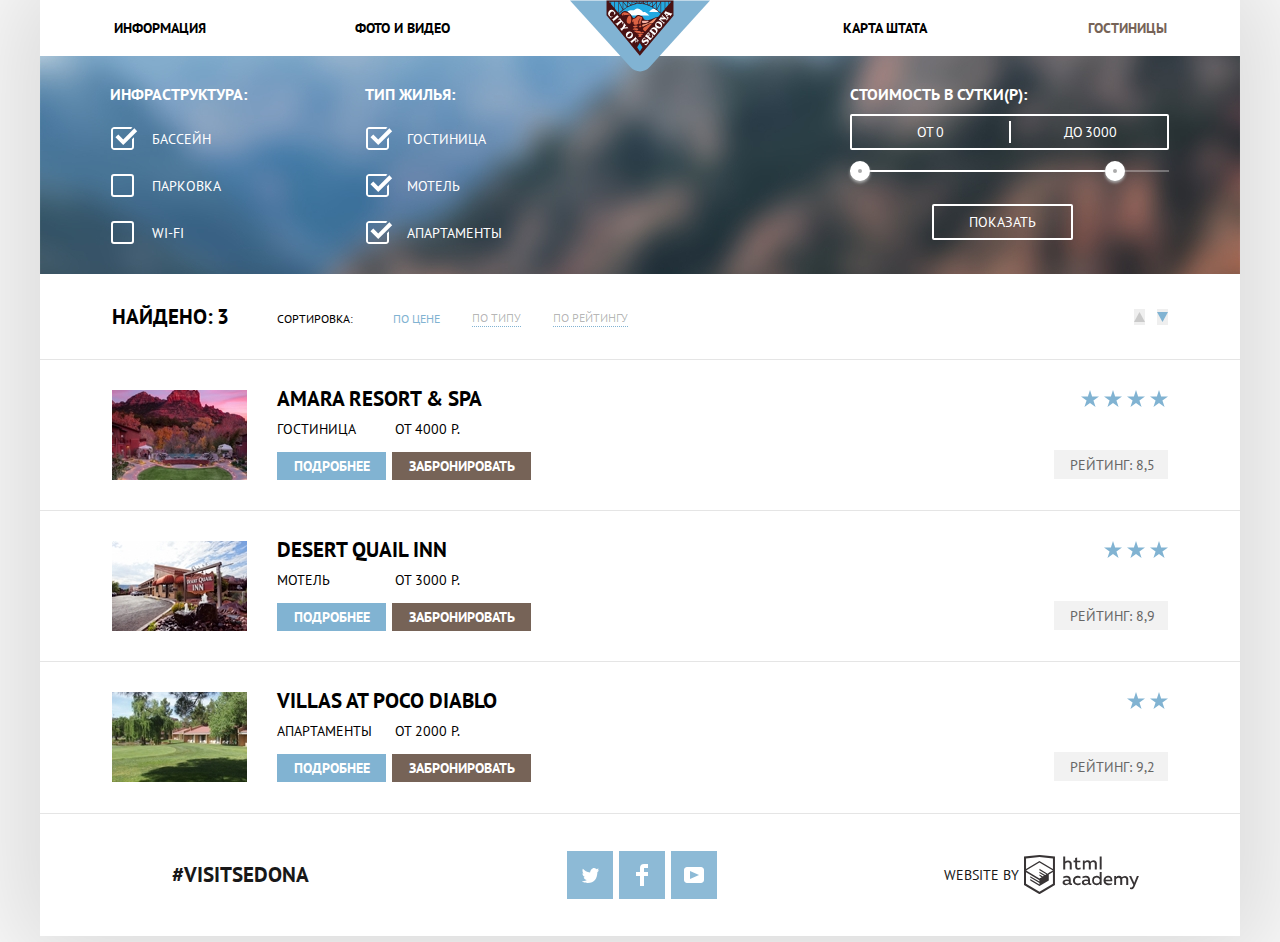
==== commit f6b605af: "git push" ====
--- a/catalog.html
+++ b/catalog.html
@@ -48,7 +48,7 @@
                   <label for="file-parking">Парковка</label>
                 </li>
                 <li class="filter-option">
-                  <input class="visually-hidden filter-input filter-input-checkbox" type="checkbox" name="wi-fi" id="file-wi-fi" disabled>
+                  <input class="visually-hidden filter-input filter-input-checkbox" type="checkbox" name="wi-fi" id="file-wi-fi">
                   <label for="file-wi-fi">Wi-Fi</label>
                 </li>
               </ul>
--- a/css/style.css
+++ b/css/style.css
@@ -19,7 +19,8 @@
   text-transform: uppercase;
 
   background-color: #ffffff;
-  box-shadow: 0 0 110px 40px #dbdbdb;
+  -webkit-box-shadow: 0 0 110px 40px #dbdbdb;
+          box-shadow: 0 0 110px 40px #dbdbdb;
 }
 
 a {
@@ -46,8 +47,12 @@
 }
 
 .site-navigation {
-  display: flex;
-  justify-content: space-between;
+  display: -webkit-box;
+  display: -ms-flexbox;
+  display: flex;
+  -webkit-box-pack: justify;
+      -ms-flex-pack: justify;
+          justify-content: space-between;
   padding: 0;
   padding-top: 15px;
   padding-bottom: 15px;
@@ -55,8 +60,12 @@
 } 
 
 .site-navigation-menu {
-  display: flex;
-  justify-content: space-between;
+  display: -webkit-box;
+  display: -ms-flexbox;
+  display: flex;
+  -webkit-box-pack: justify;
+      -ms-flex-pack: justify;
+          justify-content: space-between;
   padding: 0;
   margin: 0;
 }
@@ -74,8 +83,11 @@
 }
 
 .site-navigation-menu ul {
-  display: flex;
-  justify-content: space-around;
+  display: -webkit-box;
+  display: -ms-flexbox;
+  display: flex;
+  -ms-flex-pack: distribute;
+      justify-content: space-around;
   width: 484px;
   padding: 0;
   margin: 0;
@@ -102,9 +114,15 @@
 }
 
 .section-caption {
-  display: flex;
-  justify-content: center;
-  align-items: center;
+  display: -webkit-box;
+  display: -ms-flexbox;
+  display: flex;
+  -webkit-box-pack: center;
+      -ms-flex-pack: center;
+          justify-content: center;
+  -webkit-box-align: center;
+      -ms-flex-align: center;
+          align-items: center;
   min-height: 508px;
 
   background-color: #385265;
@@ -115,9 +133,16 @@
 }
 
 .section-info {
-  display: flex;
-  flex-direction: column;
-  align-items: center;
+  display: -webkit-box;
+  display: -ms-flexbox;
+  display: flex;
+  -webkit-box-orient: vertical;
+  -webkit-box-direction: normal;
+      -ms-flex-direction: column;
+          flex-direction: column;
+  -webkit-box-align: center;
+      -ms-flex-align: center;
+          align-items: center;
   padding: 62px; 
   padding-bottom: 49px;          
 }
@@ -154,14 +179,22 @@
 }
 
 .benefits-list {
-  display: flex;
-  flex-direction: row;
-  flex-wrap: wrap;
+  display: -webkit-box;
+  display: -ms-flexbox;
+  display: flex;
+  -webkit-box-orient: horizontal;
+  -webkit-box-direction: normal;
+      -ms-flex-direction: row;
+          flex-direction: row;
+  -ms-flex-wrap: wrap;
+      flex-wrap: wrap;
   padding: 0;
   margin: 0;
 }
 
 .benefits-item {
+  display: -webkit-box;
+  display: -ms-flexbox;
   display: flex;
   padding: 0;
   margin: 0;
@@ -180,7 +213,8 @@
 }
 
 .item-features {
-  flex-wrap: wrap;
+  -ms-flex-wrap: wrap;
+      flex-wrap: wrap;
 }
 
 .benefits-size {
@@ -188,14 +222,21 @@
 }
 
 .item {
+  display: -webkit-box;
+  display: -ms-flexbox;
   display: flex;
   padding: 0;
   margin: 0;
 }
 
 .item-box {
-  display: flex;
-  flex-direction: column;
+  display: -webkit-box;
+  display: -ms-flexbox;
+  display: flex;
+  -webkit-box-orient: vertical;
+  -webkit-box-direction: normal;
+      -ms-flex-direction: column;
+          flex-direction: column;
   width: 33%;  
   margin: 0;
   padding: 20px;
@@ -230,9 +271,15 @@
 }
 
 .tiny {
-  display: flex;
-  align-items: center;
-  justify-content: center;
+  display: -webkit-box;
+  display: -ms-flexbox;
+  display: flex;
+  -webkit-box-align: center;
+      -ms-flex-align: center;
+          align-items: center;
+  -webkit-box-pack: center;
+      -ms-flex-pack: center;
+          justify-content: center;
 
   padding: 0 2px;
 }
@@ -259,15 +306,21 @@
 }
 
 .features-list {
-  display: flex;
-  justify-content: space-around;
-  flex-wrap: wrap;
+  display: -webkit-box;
+  display: -ms-flexbox;
+  display: flex;
+  -ms-flex-pack: distribute;
+      justify-content: space-around;
+  -ms-flex-wrap: wrap;
+      flex-wrap: wrap;
   padding: 0;
   margin: 0;
 }
 
 .features-item {
   position: relative;
+  display: -webkit-box;
+  display: -ms-flexbox;
   display: flex;
   min-height: 188px;
   margin: 0;
@@ -277,10 +330,19 @@
 }
 
 .list-item {
-  display: flex;
-  flex-direction: column;
-  justify-content: flex-end;
-  align-items: center;
+  display: -webkit-box;
+  display: -ms-flexbox;
+  display: flex;
+  -webkit-box-orient: vertical;
+  -webkit-box-direction: normal;
+      -ms-flex-direction: column;
+          flex-direction: column;
+  -webkit-box-pack: end;
+      -ms-flex-pack: end;
+          justify-content: flex-end;
+  -webkit-box-align: center;
+      -ms-flex-align: center;
+          align-items: center;
   width: 360px;
   padding: 0;
   padding-left: 20px;
@@ -342,11 +404,16 @@
 }
 
 .benefits-bridge {
-  flex-direction: row-reverse;
+  -webkit-box-orient: horizontal;
+  -webkit-box-direction: reverse;
+      -ms-flex-direction: row-reverse;
+          flex-direction: row-reverse;
 }
 
 .item-row {
-  justify-content: center;
+  -webkit-box-pack: center;
+      -ms-flex-pack: center;
+          justify-content: center;
   width: 400px;
   padding-top: 50px;
   padding-bottom: 60px;
@@ -355,9 +422,16 @@
 }
 
 .modal {
-  display: flex;
-  flex-direction: column;
-  align-items: center;
+  display: -webkit-box;
+  display: -ms-flexbox;
+  display: flex;
+  -webkit-box-orient: vertical;
+  -webkit-box-direction: normal;
+      -ms-flex-direction: column;
+          flex-direction: column;
+  -webkit-box-align: center;
+      -ms-flex-align: center;
+          align-items: center;
   padding: 0;
   padding-right: 20px;
   padding-top: 51px;
@@ -390,8 +464,13 @@
 .modal-form {
   position: absolute;
   top: 85px;
-  display: flex;
-  flex-direction: column;
+  display: -webkit-box;
+  display: -ms-flexbox;
+  display: flex;
+  -webkit-box-orient: vertical;
+  -webkit-box-direction: normal;
+      -ms-flex-direction: column;
+          flex-direction: column;
   width: 458px;
   min-height: 286px;
   margin: 0;
@@ -399,9 +478,15 @@
 
   background-color: #ffffff;
 }
+                                         
+.modal-hide {
+  display: none;
+}
 
 .modal-search {
   position: relative;
+  display: -webkit-box;
+  display: -ms-flexbox;
   display: flex;
   width: 568px;
   padding: 0;
@@ -409,9 +494,15 @@
 }
 
 .modal-search label {
-  display: flex;
-  justify-content: space-between;
-  align-items: center;
+  display: -webkit-box;
+  display: -ms-flexbox;
+  display: flex;
+  -webkit-box-pack: justify;
+      -ms-flex-pack: justify;
+          justify-content: space-between;
+  -webkit-box-align: center;
+      -ms-flex-align: center;
+          align-items: center;
   padding: 0;
   margin: 0;
   margin-bottom: 29px;
@@ -426,7 +517,7 @@
   margin: 0;
   padding-top: 31px;
   padding-right: 5px;
-  padding-bottom: 30px;
+  padding-bottom: 28px;
   padding-left: 5px;
 
   background-color: #766357;
@@ -436,10 +527,15 @@
   background-color: #604e43;
 }
 
+.btn-search:active {
+  outline: none;
+
+  color: rgba(255, 255, 255, 0.3);
+  background-color: #503e33;
+}
+
 .btn-search:focus {
   outline: none;
-  color: rgba(255, 255, 255, 0.3);
-  background-color: #503e33;
 }
 
 .button {
@@ -479,35 +575,44 @@
 
 .icon-form {
   position: absolute;
-  right: 64px;
-  width: 21px;
-  height: 22px;
-
+  right: 62px;
+  top: 63px;
+  width: 23px;
+  height: 24px;
+
+  border: none;
+  background: transparent;
   background-image: url("../img/calendar.svg");
   background-repeat: no-repeat;
 
   opacity: 0.2;
 }
 
+.icon-form-departure {
+  top: 131px;
+}
+
 .icon-form:hover {
   opacity: 1;
 }
-                                                    /* как поменять цвет svg? */
-.icon-form:active {
+                                                    
+.icon-form:active,
+.icon-form:focus {
   background-image: url("../img/calendar-active.png");
-}
-
-/* .icon-form:active svg {
-  fill: #81b3d2;
-} */
+  outline: none;
+}
 
 .form-number-box {
+  display: -webkit-box;
+  display: -ms-flexbox;
   display: flex;
   padding: 0;
   margin: 0;
 }
 
 .number-box {
+  display: -webkit-box;
+  display: -ms-flexbox;
   display: flex;
   padding: 0;
   margin: 0;
@@ -515,8 +620,12 @@
 }
 
 .form-number {
-  display: flex;
-  justify-content: space-between;
+  display: -webkit-box;
+  display: -ms-flexbox;
+  display: flex;
+  -webkit-box-pack: justify;
+      -ms-flex-pack: justify;
+          justify-content: space-between;
 }
 
 .form-number label {
@@ -557,7 +666,9 @@
 }
 
 .btn-large::after {
-  transform: rotate(90deg);
+  -webkit-transform: rotate(90deg);
+      -ms-transform: rotate(90deg);
+          transform: rotate(90deg);
 }
 
 .btn:hover::before,
@@ -590,6 +701,30 @@
 
 .section-map img {
   max-width: 100%;
+}
+
+input::-webkit-input-placeholder {
+  color: #000000;
+  opacity: 0.3;
+  text-transform: uppercase;
+}
+
+input::-moz-placeholder {
+  color: #000000;
+  opacity: 0.3;
+  text-transform: uppercase;
+}
+
+input:-ms-input-placeholder {
+  color: #000000;
+  opacity: 0.3;
+  text-transform: uppercase;
+}
+
+input::-ms-input-placeholder {
+  color: #000000;
+  opacity: 0.3;
+  text-transform: uppercase;
 }
 
 input::placeholder {
@@ -630,6 +765,8 @@
 }
 
 .filter {
+  display: -webkit-box;
+  display: -ms-flexbox;
   display: flex;
   margin: 0;
   padding: 0;
@@ -640,8 +777,13 @@
 }
 
 .filter-checkbox {
-  display: flex;
-  flex-direction: column;
+  display: -webkit-box;
+  display: -ms-flexbox;
+  display: flex;
+  -webkit-box-orient: vertical;
+  -webkit-box-direction: normal;
+      -ms-flex-direction: column;
+          flex-direction: column;
   width: 255px;
   margin: 0;
   padding: 0;
@@ -659,17 +801,30 @@
 }
 
 .filter-checkbox ul {
-  display: flex;
-  flex-direction: column;
-  justify-content: space-between;
+  display: -webkit-box;
+  display: -ms-flexbox;
+  display: flex;
+  -webkit-box-orient: vertical;
+  -webkit-box-direction: normal;
+      -ms-flex-direction: column;
+          flex-direction: column;
+  -webkit-box-pack: justify;
+      -ms-flex-pack: justify;
+          justify-content: space-between;
   margin: 0;
   padding: 0;
 }
 
 .filter-option {
-  display: flex;
-  justify-content: flex-start;
-  align-items: center;
+  display: -webkit-box;
+  display: -ms-flexbox;
+  display: flex;
+  -webkit-box-pack: start;
+      -ms-flex-pack: start;
+          justify-content: flex-start;
+  -webkit-box-align: center;
+      -ms-flex-align: center;
+          align-items: center;
 
   padding: 0;
   margin: 0;
@@ -687,7 +842,10 @@
   display: block;
 
   cursor: pointer;
-  user-select: none;
+  -webkit-user-select: none;
+     -moz-user-select: none;
+      -ms-user-select: none;
+          user-select: none;
 }
 
 .filter-input-checkbox + label::before {
@@ -719,9 +877,14 @@
   background-repeat: no-repeat;
   background-position: 0 0;
 }
-                                              /* изменить цвет картинки тоже!!!! */
+                                              
 .filter-input-checkbox:disabled + label::before {
   border: 2px solid #6a6a6a;
+}
+                                                        
+.filter-input-checkbox:checked:disabled + label::before {
+  border: none;
+  background-image: url("../img/checkbox-desebled.png");
 }
 
 .filter-box-cost {
@@ -746,9 +909,17 @@
 .price-controls {
   position: relative;
 
-  display: flex;
-  justify-content: space-between;
-  align-items: center;
+  display: -webkit-box;
+
+  display: -ms-flexbox;
+
+  display: flex;
+  -webkit-box-pack: justify;
+      -ms-flex-pack: justify;
+          justify-content: space-between;
+  -webkit-box-align: center;
+      -ms-flex-align: center;
+          align-items: center;
 
   height: 32px;
   margin-bottom: 20px;
@@ -767,7 +938,9 @@
   height: 22px;
 
   background: #ffffff;
-  transform: translate(-50%, -50%);
+  -webkit-transform: translate(-50%, -50%);
+      -ms-transform: translate(-50%, -50%);
+          transform: translate(-50%, -50%);
 }
 
 .price-controls label {
@@ -829,7 +1002,8 @@
   background: #ababab;
   border: 8px solid #ffffff;
   border-radius: 50%;
-  box-shadow: 0 2px 3px 0 #ababab;
+  -webkit-box-shadow: 0 2px 3px 0 #ababab;
+          box-shadow: 0 2px 3px 0 #ababab;
   cursor: pointer;
 }
 
@@ -865,8 +1039,12 @@
 }
 
 .filter-results {
-  display: flex;
-  align-items: center;
+  display: -webkit-box;
+  display: -ms-flexbox;
+  display: flex;
+  -webkit-box-align: center;
+      -ms-flex-align: center;
+          align-items: center;
   margin: 0;
   padding-top: 30px;
   padding-right: 72px;
@@ -975,13 +1153,20 @@
 }
 
 .catalog-list {
-  display: flex;
-  flex-direction: column;
+  display: -webkit-box;
+  display: -ms-flexbox;
+  display: flex;
+  -webkit-box-orient: vertical;
+  -webkit-box-direction: normal;
+      -ms-flex-direction: column;
+          flex-direction: column;
   margin: 0;
   padding: 0; 
 }
 
 .catalog-item {
+  display: -webkit-box;
+  display: -ms-flexbox;
   display: flex;
   margin: 0;
   margin-top: -1px;
@@ -1008,8 +1193,13 @@
 }
 
 .catalog-info {
-  display: flex;
-  flex-direction: column;
+  display: -webkit-box;
+  display: -ms-flexbox;
+  display: flex;
+  -webkit-box-orient: vertical;
+  -webkit-box-direction: normal;
+      -ms-flex-direction: column;
+          flex-direction: column;
   margin: 0;
   margin-left: 30px;
   padding: 0;
@@ -1039,9 +1229,15 @@
 }
 
 .item-text {
-  display: flex;
-  flex: row;
-  justify-content: space-between;
+  display: -webkit-box;
+  display: -ms-flexbox;
+  display: flex;
+  -webkit-box-flex: row;
+      -ms-flex: row;
+          flex: row;
+  -webkit-box-pack: justify;
+      -ms-flex-pack: justify;
+          justify-content: space-between;
   max-width: 183px; 
   margin: 0;
   padding: 0;
@@ -1052,8 +1248,12 @@
 }
 
 .buttons {
-  display: flex;
-  flex: row;
+  display: -webkit-box;
+  display: -ms-flexbox;
+  display: flex;
+  -webkit-box-flex: row;
+      -ms-flex: row;
+          flex: row;
 }
 
 .buttons .button {
@@ -1068,16 +1268,25 @@
 }
 
 .rating-box {
-  display: flex;
-  flex-direction: column;
+  display: -webkit-box;
+  display: -ms-flexbox;
+  display: flex;
+  -webkit-box-orient: vertical;
+  -webkit-box-direction: normal;
+      -ms-flex-direction: column;
+          flex-direction: column;
   margin: 0;
   margin-left: auto;
   padding: 0;
 }
 
 .catalog-list-star {
-  display: flex;
-  justify-content: flex-end;
+  display: -webkit-box;
+  display: -ms-flexbox;
+  display: flex;
+  -webkit-box-pack: end;
+      -ms-flex-pack: end;
+          justify-content: flex-end;
   margin: 0;
   padding: 0;
 }
@@ -1125,9 +1334,15 @@
 }
 
 .footer-container {
-  display: flex;
-  justify-content: space-between;
-  align-items: center;
+  display: -webkit-box;
+  display: -ms-flexbox;
+  display: flex;
+  -webkit-box-pack: justify;
+      -ms-flex-pack: justify;
+          justify-content: space-between;
+  -webkit-box-align: center;
+      -ms-flex-align: center;
+          align-items: center;
   margin: 0;
   padding: 0;
 }
@@ -1142,21 +1357,32 @@
 }
 
 .footer-social {
-  display: flex;
-  flex-wrap: wrap;
-  justify-content: space-between;
+  display: -webkit-box;
+  display: -ms-flexbox;
+  display: flex;
+  -ms-flex-wrap: wrap;
+      flex-wrap: wrap;
+  -webkit-box-pack: justify;
+      -ms-flex-pack: justify;
+          justify-content: space-between;
   width: 150px;
   margin: 0;
-  margin-left: 30px;
+  margin-left: 31px;
   padding: 0;
 
   list-style: none;
 }
 
 .social-button {
-  display: flex;
-  align-items: center;
-  justify-content: center;
+  display: -webkit-box;
+  display: -ms-flexbox;
+  display: flex;
+  -webkit-box-align: center;
+      -ms-flex-align: center;
+          align-items: center;
+  -webkit-box-pack: center;
+      -ms-flex-pack: center;
+          justify-content: center;
   width: 46px;
   height: 48px;
   margin: 0;
@@ -1177,10 +1403,17 @@
 }
 
 .footer-copyright {
-  display: flex;
-  flex-wrap: wrap;
-  align-items: center;
-  justify-content: space-between;
+  display: -webkit-box;
+  display: -ms-flexbox;
+  display: flex;
+  -ms-flex-wrap: wrap;
+      flex-wrap: wrap;
+  -webkit-box-align: center;
+      -ms-flex-align: center;
+          align-items: center;
+  -webkit-box-pack: justify;
+      -ms-flex-pack: justify;
+          justify-content: space-between;
   width: 195px;
   margin: 0;
   padding: 0;
@@ -1218,7 +1451,9 @@
   padding: 0;
   white-space: nowrap;
 
-  clip-path: inset(100%);
+  -webkit-clip-path: inset(100%);
+
+          clip-path: inset(100%);
   clip: rect(0 0 0 0);
   overflow: hidden;
 }
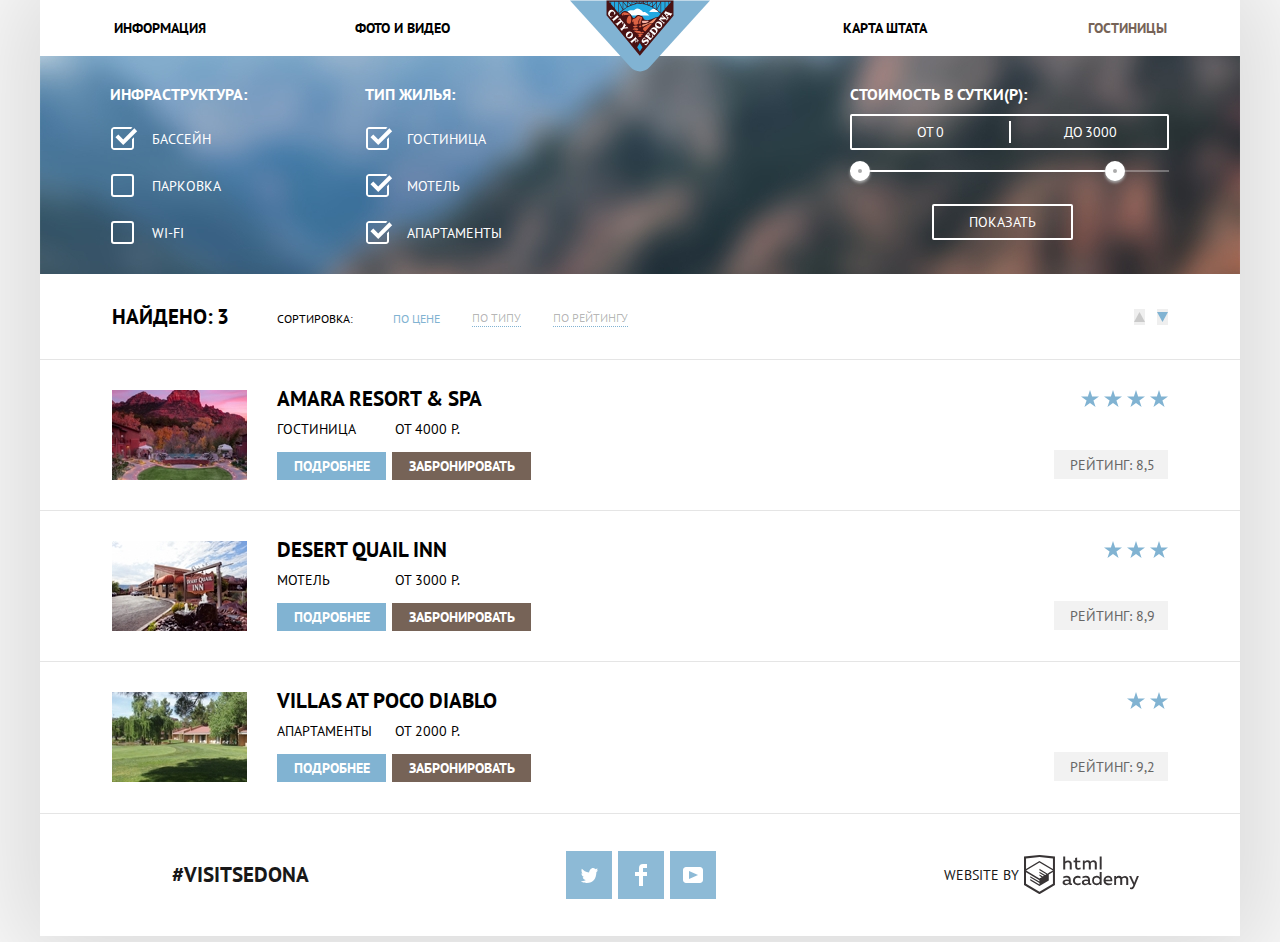
==== commit 7f6e254d: "git push" ====
--- a/catalog.html
+++ b/catalog.html
@@ -5,7 +5,7 @@
     <title>HTML Academy: Седона</title>
     <link href="https://fonts.googleapis.com/css?family=PT+Sans:400,700&display=swap&subset=cyrillic" rel="stylesheet">
     <link href="css/normalize.css" rel="stylesheet"> 
-    <link href="css/style.css" rel="stylesheet"> 
+    <link href="css/style-min.css" rel="stylesheet"> 
   </head>
   <body>
     <div class="page">
--- a/css/style-min.css
+++ b/css/style-min.css
@@ -0,0 +1 @@
+body{margin:0;padding:0;background-color:#fff}.page{max-width:1200px;min-width:1200px;margin:0 auto;padding:0;font-family:"PT Sans",Arial,sans-serif;font-size:14px;line-height:21px;font-weight:400;color:#000;text-transform:uppercase;background-color:#fff;-webkit-box-shadow:0 0 110px 40px #dbdbdb;box-shadow:0 0 110px 40px #dbdbdb}a{text-decoration:none}.logo img{position:absolute;z-index:1;top:0;left:0;right:0;margin:auto}.navigation{position:relative;font-size:14px;font-weight:700;line-height:26px;color:#000;background-color:#fff}.site-navigation{display:-webkit-box;display:-ms-flexbox;display:flex;-webkit-box-pack:justify;-ms-flex-pack:justify;justify-content:space-between;padding:0;padding-top:15px;padding-bottom:15px;margin:0}.site-navigation-menu{display:-webkit-box;display:-ms-flexbox;display:flex;-webkit-box-pack:justify;-ms-flex-pack:justify;justify-content:space-between;padding:0;margin:0}.site-navigation-menu:last-of-type{margin-right:-7px}.site-navigation,.site-navigation-menu,.site-navigation-menu ul,.benefits-list,.features-list{list-style:none}.site-navigation-menu ul{display:-webkit-box;display:-ms-flexbox;display:flex;-ms-flex-pack:distribute;justify-content:space-around;width:484px;padding:0;margin:0}.site-navigation a{color:#000}.site-navigation a:hover{color:#81b3d2}.site-navigation a:focus{color:#bebebe}.site-navigation a:active{color:#766357}.item-current a{color:#766357}.section-caption{position:relative;display:-webkit-box;display:-ms-flexbox;display:flex;-webkit-box-pack:center;-ms-flex-pack:center;justify-content:center;-webkit-box-align:center;-ms-flex-align:center;align-items:center;min-height:508px;background-color:#385265;background-image:url(../img/background-photo.jpg);background-position:bottom;background-repeat:no-repeat;background-size:cover}.section-caption img{position:absolute;top:50%;bottom:50%;left:50%;right:50%;-webkit-transform:translate(-50%,-50%);-ms-transform:translate(-50%,-50%);transform:translate(-50%,-50%)}.section-info{display:-webkit-box;display:-ms-flexbox;display:flex;-webkit-box-orient:vertical;-webkit-box-direction:normal;-ms-flex-direction:column;flex-direction:column;-webkit-box-align:center;-ms-flex-align:center;align-items:center;padding:62px;padding-bottom:49px}.title-info{text-align:center;margin:0;margin-bottom:28px;padding:0;font-size:21px;font-weight:700;line-height:26px}.info{text-align:center;padding:0;margin:0;color:#333;font-size:14px;font-weight:400;line-height:26px}.benefits{padding:0;margin:0}.benefits-img{width:67%}.benefits-list{display:-webkit-box;display:-ms-flexbox;display:flex;-webkit-box-orient:horizontal;-webkit-box-direction:normal;-ms-flex-direction:row;flex-direction:row;-ms-flex-wrap:wrap;flex-wrap:wrap;padding:0;margin:0}.benefits-item{display:-webkit-box;display:-ms-flexbox;display:flex;padding:0;margin:0}.benefits-item,.features-item{color:#333}.benefits-item h3,.features-item h4{font-size:21px;font-weight:700;line-height:21px}.item-features{-ms-flex-wrap:wrap;flex-wrap:wrap}.benefits-size{width:1200px}.item{display:-webkit-box;display:-ms-flexbox;display:flex;padding:0;margin:0}.item-box{display:-webkit-box;display:-ms-flexbox;display:flex;-webkit-box-orient:vertical;-webkit-box-direction:normal;-ms-flex-direction:column;flex-direction:column;width:360px;margin:0;padding:20px;padding-top:49px;background-color:#81b3d2;color:#fff}.item-box h3,.list-item h3,.item-box p:first-of-type,.item-row p:first-of-type{text-align:center;padding:0;margin:0;margin-bottom:22px}.item-box p,.list-item p{text-align:center;padding:0;margin:0}.item-box p,.features-item p{font-size:14px;font-weight:400;line-height:21px}.tiny{display:-webkit-box;display:-ms-flexbox;display:flex;-webkit-box-align:center;-ms-flex-align:center;align-items:center;-webkit-box-pack:center;-ms-flex-pack:center;justify-content:center;padding:0 2px}.tiny::before,.tiny::after{content:" ";width:9px;height:1px;margin:0 5px;background-color:#fff}.item-row .tiny::before,.item-row .tiny::after{background-color:#333}.features{padding:0;margin:0}.features-list{display:-webkit-box;display:-ms-flexbox;display:flex;-ms-flex-pack:distribute;justify-content:space-around;-ms-flex-wrap:wrap;flex-wrap:wrap;padding:0;margin:0}.features-item{display:-webkit-box;display:-ms-flexbox;display:flex;min-height:188px;margin:0;padding:0;padding-top:60px;padding-bottom:80px}.list-item{display:-webkit-box;display:-ms-flexbox;display:flex;-webkit-box-orient:vertical;-webkit-box-direction:normal;-ms-flex-direction:column;flex-direction:column;-webkit-box-pack:end;-ms-flex-pack:end;justify-content:flex-start;-webkit-box-align:center;-ms-flex-align:center;align-items:center;width:360px;padding:0;padding-left:20px;padding-right:20px;margin:0}.item-benefits{position:relative;margin:0;margin-top:100px;margin-bottom:25px;padding:0}.item-benefits::before{content:" ";position:absolute;bottom:50px;left:50%;margin-left:-37px}.icon-1::before{width:75px;height:72px;background-image:url(../img/icon-1.svg);background-repeat:no-repeat}.icon-2::before{width:74px;height:70px;background-image:url(../img/icon-2.svg);background-repeat:no-repeat}.icon-3::before{margin-left:-31px;width:64px;height:76px;background-image:url(../img/icon-3.svg);background-repeat:no-repeat}.list-item p{margin:0;padding:0}.benefits-bridge{-webkit-box-orient:horizontal;-webkit-box-direction:reverse;-ms-flex-direction:row-reverse;flex-direction:row-reverse}.item-row{-webkit-box-pack:center;-ms-flex-pack:center;justify-content:center;width:400px;padding-top:50px;padding-bottom:60px;background-color:#eee}.modal{display:-webkit-box;display:-ms-flexbox;display:flex;-webkit-box-orient:vertical;-webkit-box-direction:normal;-ms-flex-direction:column;flex-direction:column;-webkit-box-align:center;-ms-flex-align:center;align-items:center;padding:0;padding-right:20px;padding-top:51px;padding-left:20px;margin:0}.modal-subtitle{padding:0;margin:0;margin-bottom:22px;font-size:30px;font-weight:700;line-height:36px}.modal-text{text-align:center;padding:0;margin:0;margin-bottom:46px;font-size:14px;font-weight:400;line-height:24px;color:#333}.modal-form{position:absolute;top:85px;left:50%;-webkit-transform:translateX(-50%);-ms-transform:translateX(-50%);transform:translateX(-50%);display:-webkit-box;display:-ms-flexbox;display:flex;-webkit-box-orient:vertical;-webkit-box-direction:normal;-ms-flex-direction:column;flex-direction:column;width:458px;min-height:286px;margin:0;padding:55px;background-color:#fff}.modal-hide{display:none}.modal-search{position:relative;display:-webkit-box;display:-ms-flexbox;display:flex;width:568px;padding:0;margin:0}.modal-search label{display:-webkit-box;display:-ms-flexbox;display:flex;-webkit-box-pack:justify;-ms-flex-pack:justify;justify-content:space-between;-webkit-box-align:center;-ms-flex-align:center;align-items:center;padding:0;margin:0;margin-bottom:29px;font-size:14px;font-weight:700;text-transform:uppercase}.btn-search{width:auto;margin:0;padding-top:31px;padding-right:5px;padding-bottom:28px;padding-left:5px;background-color:#766357}.btn-search:hover{background-color:#604e43}.btn-search:active{outline:none;color:rgba(255,255,255,.3);background-color:#503e33}.btn-search:focus{outline:none}.btn-modal{width:100%}.button{font:inherit;text-align:center;color:#fff;vertical-align:middle;font-size:21px;font-weight:700;line-height:26px;text-transform:uppercase;border:none}.forms,.btn{font:inherit;text-transform:uppercase;background-color:#f2f2f2;border:none}.date-form{position:relative;width:324px;margin:0;padding-top:9px;padding-right:9px;padding-bottom:9px;padding-left:13px}.icon-form{position:absolute;right:62px;top:63px;width:23px;height:24px;border:none;background:transparent;background-image:url(../img/calendar.svg);background-repeat:no-repeat;opacity:.2}.icon-form-departure{top:131px}.icon-form:hover{opacity:1}.icon-form:active,.icon-form:focus{background-image:url(../img/calendar-active.png);outline:none}.form-number-box{display:-webkit-box;display:-ms-flexbox;display:flex;padding:0;margin:0}.number-box{display:-webkit-box;display:-ms-flexbox;display:flex;padding:0;margin:0;margin-bottom:53px}.form-number{display:-webkit-box;display:-ms-flexbox;display:flex;-webkit-box-pack:justify;-ms-flex-pack:justify;justify-content:space-between}.form-number label{margin-right:40px;margin-top:-22px}.form-number .number-child{margin-right:26px}.number-form,.btn{width:38px;height:38px;text-align:center;margin:0;padding:0;font-weight:700}.btn{position:relative}.btn::before,.btn-large::after{content:" ";position:absolute;top:18px;left:13px;width:12px;height:3px;background-color:#a9a9a9}.btn-large::after{-webkit-transform:rotate(90deg);-ms-transform:rotate(90deg);transform:rotate(90deg)}.btn:hover::before,.btn-large:hover::after{background-color:#000}.btn:active::before,.btn-large:active::after{background-color:#81b3d2}.btn-submit{width:100%;margin:0;padding:17px 5px;background-color:#81b3d2}.btn-submit:hover{background-color:#669ec0}.btn-submit:focus{outline:none;color:rgba(255,255,255,.3);background-color:#5496bd}.section-map img{max-width:100%}input::-webkit-input-placeholder{color:#000;opacity:.3;text-transform:uppercase}input::-moz-placeholder{color:#000;opacity:.3;text-transform:uppercase}input:-ms-input-placeholder{color:#000;opacity:.3;text-transform:uppercase}input::-ms-input-placeholder{color:#000;opacity:.3;text-transform:uppercase}input::placeholder{color:#000;opacity:.3;text-transform:uppercase}.forms:hover,.btn:hover{background-color:#ebebeb}.forms:focus,.btn:focus{background-color:#fff;outline:2px solid #e5e5e5;outline-offset:-2px}.filters{margin:0;padding-top:28px;padding-right:70px;padding-bottom:30px;padding-left:70px;background-color:#40749c;background-image:url(../img/filter-background.jpg);background-position:center;background-repeat:no-repeat;background-size:cover;color:#fff;font-size:14px;font-weight:400;line-height:21px}.filter{display:-webkit-box;display:-ms-flexbox;display:flex;margin:0;padding:0}.filter ul{list-style:none}.filter-checkbox{display:-webkit-box;display:-ms-flexbox;display:flex;-webkit-box-orient:vertical;-webkit-box-direction:normal;-ms-flex-direction:column;flex-direction:column;width:255px;margin:0;padding:0;border:none}.filter-checkbox legend{padding:0;margin:0;margin-bottom:24px;font-size:16px;font-weight:700}.filter-checkbox ul{display:-webkit-box;display:-ms-flexbox;display:flex;-webkit-box-orient:vertical;-webkit-box-direction:normal;-ms-flex-direction:column;flex-direction:column;-webkit-box-pack:justify;-ms-flex-pack:justify;justify-content:space-between;margin:0;padding:0}.filter-option{display:-webkit-box;display:-ms-flexbox;display:flex;-webkit-box-pack:start;-ms-flex-pack:start;justify-content:flex-start;-webkit-box-align:center;-ms-flex-align:center;align-items:center;padding:0;margin:0;margin-left:42px;margin-bottom:26px}.filter-option:last-of-type{margin-bottom:0}.filter-option label{position:relative;display:block;cursor:pointer;-webkit-user-select:none;-moz-user-select:none;-ms-user-select:none;user-select:none}.filter-input-checkbox + label::before{content:" ";position:absolute;left:-41px;top:-2px;width:19px;height:19px;border:2px solid #fff;border-radius:3px}.filter-input-checkbox:checked + label::before{content:" ";position:absolute;left:-41px;top:-2px;width:27px;height:23px;border:none;background-image:url(../img/checkbox-on.svg);background-repeat:no-repeat;background-position:0 0}.filter-input-checkbox:disabled + label::before{border:2px solid #6a6a6a}.filter-input-checkbox:checked:disabled + label::before{border:none;background-image:url(../img/checkbox-desebled.png)}.filter-box-cost{width:320px;margin:0;margin-left:auto;padding:0}.filter-range{width:319px}.filter-range-title{margin-bottom:9px;font-weight:600;font-size:16px;line-height:21px}.price-controls{position:relative;display:-webkit-box;display:-ms-flexbox;display:flex;-webkit-box-pack:justify;-ms-flex-pack:justify;justify-content:space-between;-webkit-box-align:center;-ms-flex-align:center;align-items:center;height:32px;margin-bottom:20px;border:2px solid #fff;border-radius:2px}.price-controls::after{content:" ";position:absolute;top:50%;left:50%;width:2px;height:22px;background:#fff;-webkit-transform:translate(-50%,-50%);-ms-transform:translate(-50%,-50%);transform:translate(-50%,-50%)}.price-controls label{display:inline-block;margin:0;padding:0;vertical-align:top;cursor:pointer}.price-controls .min-price{margin-left:65px}.price-controls .max-price{margin-right:30px;margin-left:auto}.price-controls input{width:50px;margin:0;color:inherit;font:inherit;background:none;border:none}.range-controls{position:relative;margin-bottom:32px}.range-controls .scale{height:2px;background:rgba(255,255,255,.3)}.range-controls .bar{width:80%;height:2px;background:#fff}.range-toggle{position:absolute;top:-9px;width:4px;height:4px;background:#ababab;border:8px solid #fff;border-radius:50%;-webkit-box-shadow:0 2px 3px 0 #ababab;box-shadow:0 2px 3px 0 #ababab;cursor:pointer}.range-toggle:hover{width:5px;height:5px;border:9px solid #fff}.range-toggle-min{left:0}.range-toggle-max{left:80%}.btn-transparent{display:block;margin:0 auto;margin-right:96px;padding:6px 35px;font:inherit;line-height:20px;color:#fff;text-transform:uppercase;background:transparent;border:2px solid #fff;border-radius:2px;cursor:pointer}.filter-results{display:-webkit-box;display:-ms-flexbox;display:flex;-webkit-box-align:center;-ms-flex-align:center;align-items:center;margin:0;padding-top:30px;padding-right:72px;padding-bottom:30px;padding-left:72px}.btn-transparent:hover{color:#000;background:#fff}.search{margin-right:48px}.filter-results p{display:inline-block;vertical-align:top;margin:0;padding:0;font-size:21px;font-weight:700;line-height:26px}.filter-results h3{margin:0;margin-right:40px;margin-top:3px;padding:0;font-size:12px;font-weight:400;line-height:18px}.filter-results a{margin:0;margin-right:32px;margin-top:3px;padding:0}.filter-type{font-size:12px;font-weight:400;line-height:16px;color:rgba(0,0,0,.3);border-bottom:1px dotted #81b3d2}.filter-type:hover,.filter-type:active,.filter-active{color:#81b3d2;border:none}.filter-type:focus{color:#000;border:none}.control{margin:0;margin-right:0;margin-left:auto;padding:0}.btn-control{border:none;margin:0;margin-left:8px;padding:0}.btn-control path{fill:#cacaca}.btn-control:hover path{fill:#000;}.btn-control:active path,.btn-active path{fill:#81b3d2}.btn-control:active,.btn-control:focus{outline:none}.catalog{margin:0;padding:0}.catalog ul{list-style:none}.catalog-list{display:-webkit-box;display:-ms-flexbox;display:flex;-webkit-box-orient:vertical;-webkit-box-direction:normal;-ms-flex-direction:column;flex-direction:column;margin:0;padding:0}.catalog-item{display:-webkit-box;display:-ms-flexbox;display:flex;margin:0;margin-top:-1px;padding-top:30px;padding-right:72px;padding-bottom:25px;padding-left:72px;border-top:1px solid #e5e5e5}.catalog-item:last-child{border-bottom:1px solid #e5e5e5}.catalog-item a{margin:0;padding:0}.catalog-item p{font-size:14px;line-height:21px}.catalog-info{display:-webkit-box;display:-ms-flexbox;display:flex;-webkit-box-orient:vertical;-webkit-box-direction:normal;-ms-flex-direction:column;flex-direction:column;margin:0;margin-left:30px;padding:0}.item-link{color:#000}.item-link:hover{color:#a7cae0}.item-link:focus{color:#b5b5b5}.item-link h3{margin:0;margin-top:-4px;margin-bottom:7px;padding:0;font-size:21px;font-weight:700;line-height:26px}.item-text{display:-webkit-box;display:-ms-flexbox;display:flex;-webkit-box-flex:row;-ms-flex:row;flex:row;-webkit-box-pack:justify;-ms-flex-pack:justify;justify-content:space-between;max-width:183px;margin:0;padding:0}.item-text span{margin-bottom:12px}.buttons{display:-webkit-box;display:-ms-flexbox;display:flex;-webkit-box-flex:row;-ms-flex:row;flex:row}.buttons .button{padding-top:1px;padding-right:16px;padding-bottom:1px;padding-left:17px;margin-right:6px;font-size:14px;font-weight:700}.rating-box{display:-webkit-box;display:-ms-flexbox;display:flex;-webkit-box-orient:vertical;-webkit-box-direction:normal;-ms-flex-direction:column;flex-direction:column;margin:0;margin-left:auto;padding:0}.catalog-list-star{display:-webkit-box;display:-ms-flexbox;display:flex;-webkit-box-pack:end;-ms-flex-pack:end;justify-content:flex-end;margin:0;padding:0}.catalog-list-star li{width:18px;height:17px;margin-right:5px;background-image:url(../img/star.svg)}.catalog-list-star li:last-child{margin-right:0}.item-rating{margin:0;margin-top:auto;margin-bottom:7px;padding-top:5px;padding-right:13px;padding-bottom:3px;padding-left:16px;color:#666;;background-color:#f2f2f2}.catalog::after{content:" ";display:block;height:128px}.main-footer{margin-top:-128px;padding-top:37px;padding-right:101px;padding-bottom:37px;padding-left:132px;background-color:#fff;opacity:.9}.footer-container{display:-webkit-box;display:-ms-flexbox;display:flex;-webkit-box-pack:justify;-ms-flex-pack:justify;justify-content:space-between;-webkit-box-align:center;-ms-flex-align:center;align-items:center;margin:0;padding:0}.hashtag{margin:0;padding:0;font-size:21px;font-weight:700;line-height:26px}.footer-social{display:-webkit-box;display:-ms-flexbox;display:flex;-ms-flex-wrap:wrap;flex-wrap:wrap;-webkit-box-pack:justify;-ms-flex-pack:justify;justify-content:space-between;width:150px;margin:0;margin-left:29px;padding:0;list-style:none}.social-button{display:-webkit-box;display:-ms-flexbox;display:flex;-webkit-box-align:center;-ms-flex-align:center;align-items:center;-webkit-box-pack:center;-ms-flex-pack:center;justify-content:center;width:46px;height:48px;margin:0;padding:0;background-color:#81b3d2}.social-button:hover{background-color:#669ec0}.social-button:active{background-color:#5496bd}.social-button:active path{fill-opacity:.3}.footer-copyright{display:-webkit-box;display:-ms-flexbox;display:flex;-ms-flex-wrap:wrap;flex-wrap:wrap;-webkit-box-align:center;-ms-flex-align:center;align-items:center;-webkit-box-pack:justify;-ms-flex-pack:justify;justify-content:space-between;width:195px;margin:0;padding:0}.footer-copyright p{margin:0;padding:0}.icon-logo{width:115px;height:41px;margin:0;padding:0}.icon-logo:hover title,.icon-logo:hover path{fill:#81b3d2}.icon-logo:active title,.icon-logo:active path{fill:#bdbbbc}.visually-hidden{position:absolute;width:1px;height:1px;margin:-1px;border:0;padding:0;white-space:nowrap;-webkit-clip-path:inset(100%);clip-path:inset(100%);clip:rect(0 0 0 0);overflow:hidden}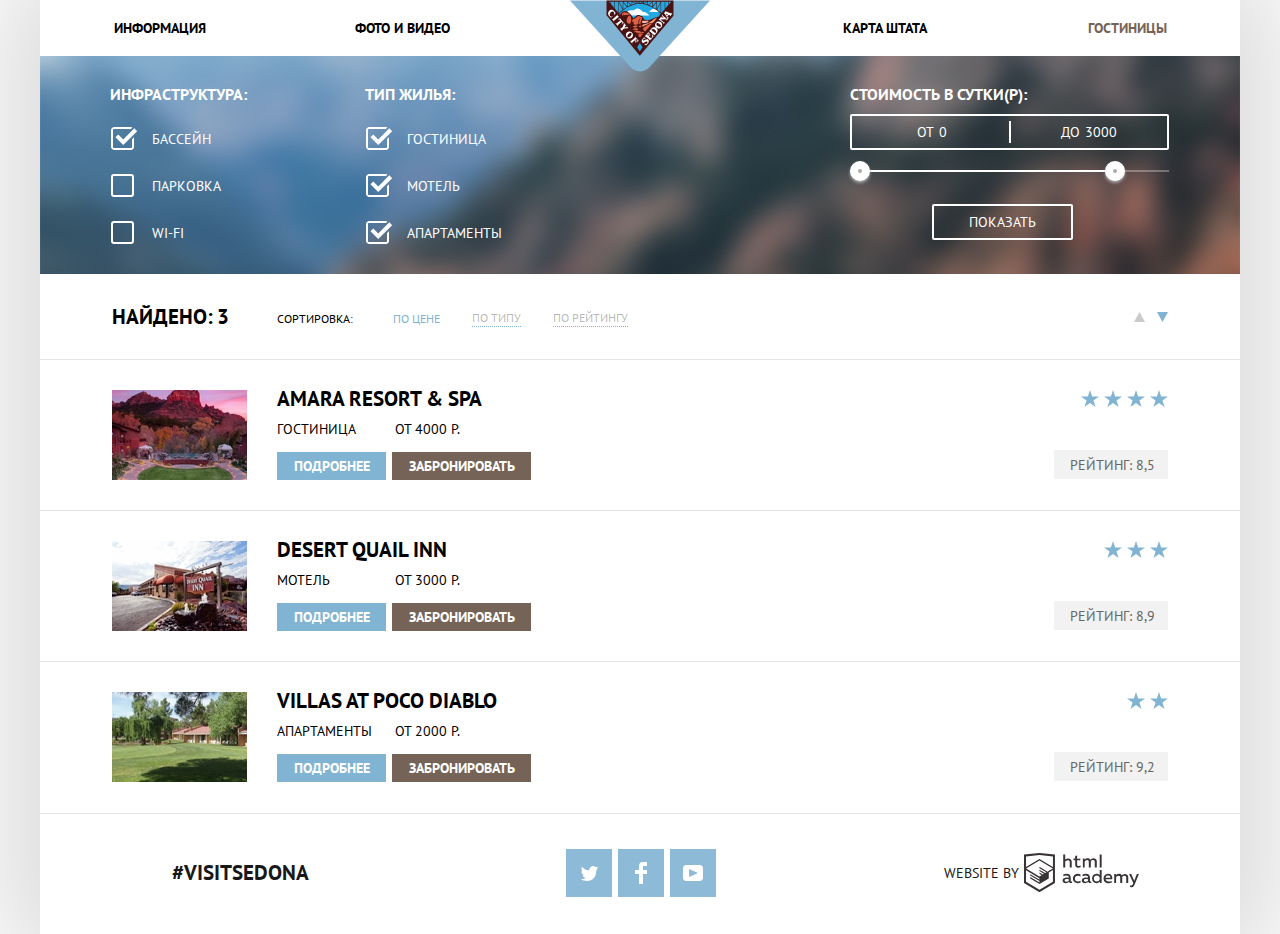
==== commit b541b4a3: "git push" ====
--- a/catalog.html
+++ b/catalog.html
@@ -5,7 +5,7 @@
     <title>HTML Academy: Седона</title>
     <link href="https://fonts.googleapis.com/css?family=PT+Sans:400,700&display=swap&subset=cyrillic" rel="stylesheet">
     <link href="css/normalize.css" rel="stylesheet"> 
-    <link href="css/style-min.css" rel="stylesheet"> 
+    <link href="css/style.css" rel="stylesheet"> 
   </head>
   <body>
     <div class="page">
@@ -107,12 +107,12 @@
           <a class="filter-type" href="">По типу</a>
           <a class="filter-type" href="">По рейтингу</a>
           <div class="control">    
-            <button class="btn-control" aria-label="Прокрутить вверх">
+            <a href="" class="btn-control" aria-label="Прокрутить вверх">
               <svg xmlns="http://www.w3.org/2000/svg" width="11" height="10" viewBox="0 0 11 10"><path fill="#231F20" d="M5.5 0L0 10h11z"/></svg>
-            </button>
-            <button class="btn-control btn-active" aria-label="Прокрутить вниз">
+            </a>
+            <a href="" class="btn-control btn-active" aria-label="Прокрутить вниз">
               <svg xmlns="http://www.w3.org/2000/svg" width="11" height="10" viewBox="0 0 11 10"><path fill="#231F20" d="M5.5 10L0 0h11"/></svg>
-            </button>
+            </a>
           </div>
         </section>
               
--- a/css/style.css
+++ b/css/style.css
@@ -0,0 +1,1513 @@
+body {
+  margin: 0;
+  padding: 0;
+
+  background-color: #ffffff;
+}
+
+.page {
+  max-width: 1200px;
+  min-width: 1200px;
+  margin: 0 auto;
+  padding: 0;
+
+  font-family: "PT Sans", Arial, sans-serif;
+  font-size: 14px;
+  line-height: 21px;
+  font-weight: 400;
+  color: #000000;
+  text-transform: uppercase;
+
+  background-color: #ffffff;
+  -webkit-box-shadow: 0 0 110px 40px #dbdbdb;
+          box-shadow: 0 0 110px 40px #dbdbdb;
+}
+
+a {
+  text-decoration: none;
+}
+
+.logo img {
+  position: absolute;
+  z-index: 1;
+  top: 0;
+  left: 0;
+  right: 0;
+  margin: auto;
+}
+
+.navigation {
+  position: relative;
+    
+  font-size: 14px;
+  font-weight: 700;
+  line-height: 26px;
+  color: #000000;
+
+  background-color: #ffffff;
+}
+
+.site-navigation {
+  display: -webkit-box;
+  display: -ms-flexbox;
+  display: flex;
+  -webkit-box-pack: justify;
+      -ms-flex-pack: justify;
+          justify-content: space-between;
+  padding: 0;
+  padding-top: 15px;
+  padding-bottom: 15px;
+  margin: 0;
+} 
+
+.site-navigation-menu {
+  display: -webkit-box;
+  display: -ms-flexbox;
+  display: flex;
+  -webkit-box-pack: justify;
+      -ms-flex-pack: justify;
+          justify-content: space-between;
+  padding: 0;
+  margin: 0;
+}
+
+.site-navigation-menu:last-of-type {
+  margin-right: -7px;
+}
+
+.site-navigation,
+.site-navigation-menu,
+.site-navigation-menu ul,
+.benefits-list,
+.features-list {
+  list-style: none;
+}
+
+.site-navigation-menu ul {
+  display: -webkit-box;
+  display: -ms-flexbox;
+  display: flex;
+  -ms-flex-pack: distribute;
+      justify-content: space-around;
+  width: 484px;
+  padding: 0;
+  margin: 0;
+}
+
+.site-navigation a {
+  color: #000000;
+}
+
+.site-navigation a:hover {
+  color: #81b3d2; 
+}
+
+.site-navigation a:focus {
+  color: #bebebe;
+}
+
+.site-navigation a:active {
+  color: #766357;
+}
+
+.item-current a {
+  color: #766357;
+}
+
+.section-caption {
+  position: relative;
+  display: -webkit-box;
+  display: -ms-flexbox;
+  display: flex;
+  -webkit-box-pack: center;
+      -ms-flex-pack: center;
+          justify-content: center;
+  -webkit-box-align: center;
+      -ms-flex-align: center;
+          align-items: center;
+  min-height: 508px;
+
+  background-color: #385265;
+  background-image: url("../img/background-photo.jpg");
+  background-position: bottom;
+  background-repeat: no-repeat;
+  background-size: cover;
+}
+
+.section-caption img {
+  position: absolute;
+  top: 50%;
+  bottom: 50%;
+  left:50%;
+  right:50%;
+  -webkit-transform:translate(-50%,-50%);
+      -ms-transform:translate(-50%,-50%);
+          transform:translate(-50%,-50%);
+}
+
+.section-info {
+  display: -webkit-box;
+  display: -ms-flexbox;
+  display: flex;
+  -webkit-box-orient: vertical;
+  -webkit-box-direction: normal;
+      -ms-flex-direction: column;
+          flex-direction: column;
+  -webkit-box-align: center;
+      -ms-flex-align: center;
+          align-items: center;
+  margin: 0;
+  padding: 62px; 
+  padding-bottom: 49px;      
+}
+
+.title-info {
+  display: inline-block;
+  text-align: center;
+  max-width: 50%;
+  margin: 0;
+  margin-bottom: 28px;
+  padding: 0;
+
+  font-size: 21px;
+  font-weight: 700;
+  line-height: 26px;
+}
+
+.info {
+  text-align: center;
+  padding: 0;
+  margin: 0;
+
+  color: #333333;
+  font-size: 14px;
+  font-weight: 400;
+  line-height: 26px;
+}
+
+.benefits {
+  padding: 0;
+  margin: 0;
+}
+
+.benefits-img {
+  width: 67%;
+}
+
+.benefits-list {
+  display: -webkit-box;
+  display: -ms-flexbox;
+  display: flex;
+  -webkit-box-orient: horizontal;
+  -webkit-box-direction: normal;
+      -ms-flex-direction: row;
+          flex-direction: row;
+  -ms-flex-wrap: wrap;
+      flex-wrap: wrap;
+  padding: 0;
+  margin: 0;
+}
+
+.benefits-item {
+  display: -webkit-box;
+  display: -ms-flexbox;
+  display: flex;
+  padding: 0;
+  margin: 0;
+}
+
+.benefits-item,
+.features-item  {
+  color: #333333;
+}
+
+.benefits-item h3,
+.features-item h4 {
+  font-size: 21px;
+  font-weight: 700;
+  line-height: 21px;
+}
+
+.item-features {
+  -ms-flex-wrap: wrap;
+      flex-wrap: wrap;
+}
+
+.benefits-size {
+  width: 1200px;
+}
+
+.item {
+  display: -webkit-box;
+  display: -ms-flexbox;
+  display: flex;
+  padding: 0;
+  margin: 0;
+}
+
+.item-box {
+  display: -webkit-box;
+  display: -ms-flexbox;
+  display: flex;
+  -webkit-box-orient: vertical;
+  -webkit-box-direction: normal;
+      -ms-flex-direction: column;
+          flex-direction: column;
+  width: 360px;  
+  margin: 0;
+  padding-top: 49px;
+  padding-right: 60px;
+  padding-bottom: 20px;
+  padding-left: 60px;
+
+  background-color: #81b3d2;
+  color: #ffffff;
+}
+
+.item-box h3,
+.list-item h3,
+.item-box p:first-of-type,
+.item-row p:first-of-type {
+  text-align: center;
+  padding: 0;
+  margin: 0;
+  margin-bottom: 22px;
+}
+
+.item-box p,
+.list-item p {
+  text-align: center;
+  padding: 0;
+  margin: 0;
+}
+
+.item-box p,
+.features-item p {
+  font-size: 14px;
+  font-weight: 400;
+  line-height: 21px;
+}
+
+.tiny {
+  display: -webkit-box;
+  display: -ms-flexbox;
+  display: flex;
+  -webkit-box-align: center;
+      -ms-flex-align: center;
+          align-items: center;
+  -webkit-box-pack: center;
+      -ms-flex-pack: center;
+          justify-content: center;
+
+  padding: 0 2px;
+}
+
+.tiny::before,
+.tiny::after {
+  content: " ";
+
+  width: 9px;
+  height: 1px;
+  margin: 0 5px;
+
+  background-color: #ffffff;
+}
+
+.item-row .tiny::before,
+.item-row .tiny::after {
+  background-color: #333333;
+}
+
+.features {
+  padding: 0;
+  margin: 0;
+}
+
+.features-list {
+  display: -webkit-box;
+  display: -ms-flexbox;
+  display: flex;
+  -ms-flex-pack: distribute;
+      justify-content: space-around;
+  -ms-flex-wrap: wrap;
+      flex-wrap: wrap;
+  padding: 0;
+  margin: 0;
+}
+
+.features-item {
+  display: -webkit-box;
+  display: -ms-flexbox;
+  display: flex;
+  min-height: 188px;
+  margin: 0;
+  padding: 0;
+  padding-top: 60px;
+  padding-bottom: 80px;
+}
+
+.list-item {
+  display: -webkit-box;
+  display: -ms-flexbox;
+  display: flex;
+  -webkit-box-orient: vertical;
+  -webkit-box-direction: normal;
+      -ms-flex-direction: column;
+          flex-direction: column;
+  -webkit-box-pack: end;
+      -ms-flex-pack: end;
+          justify-content: flex-start;
+  -webkit-box-align: center;
+      -ms-flex-align: center;
+          align-items: center;
+  width: 360px;
+  padding: 0;
+  padding-left: 20px;
+  padding-right: 20px;
+  margin: 0;
+}
+
+.list-item p {
+  max-width: 79%;
+}
+
+.item-benefits {
+  position: relative;
+
+  margin: 0;
+  margin-top: 100px;
+  margin-bottom: 25px;
+  padding: 0;
+}
+
+.item-benefits::before {
+  content: " ";
+
+  position: absolute;
+  bottom: 50px;
+  left: 50%;
+  margin-left: -37px;
+}
+
+.icon-1::before {
+  width: 75px;
+  height: 72px;
+
+  background-image: url("../img/icon-1.svg");
+  background-repeat: no-repeat;
+}
+
+.icon-2::before {
+  width: 74px;
+  height: 70px;
+
+  background-image: url("../img/icon-2.svg");
+  background-repeat: no-repeat;
+}
+
+.icon-3::before {
+  margin-left: -31px;
+  width: 64px;
+  height: 76px;
+
+  background-image: url("../img/icon-3.svg");
+  background-repeat: no-repeat;
+}
+
+.benefits-bridge {
+  -webkit-box-orient: horizontal;
+  -webkit-box-direction: reverse;
+      -ms-flex-direction: row-reverse;
+          flex-direction: row-reverse;
+}
+
+.item-bridge {
+  padding-left: 48px;
+  padding-right: 48px;
+}
+
+.item-row {
+  -webkit-box-pack: center;
+      -ms-flex-pack: center;
+          justify-content: center;
+  width: 400px;
+  padding-top: 50px;
+  padding-bottom: 60px;
+
+  background-color: #eeeeee;
+}
+
+.item-row p {
+  padding-left: 40px;
+  padding-right: 40px;
+}
+
+.item-row .text-5 {
+  padding-left: 50px;
+    padding-right: 51px;
+}
+
+.modal {
+  display: -webkit-box;
+  display: -ms-flexbox;
+  display: flex;
+  -webkit-box-orient: vertical;
+  -webkit-box-direction: normal;
+      -ms-flex-direction: column;
+          flex-direction: column;
+  -webkit-box-align: center;
+      -ms-flex-align: center;
+          align-items: center;
+  padding: 0;
+  padding-right: 20px;
+  padding-top: 51px;
+  padding-left: 20px;
+  margin: 0;
+}
+
+.modal-subtitle {
+  padding: 0;
+  margin: 0;
+  margin-bottom: 22px;
+
+  font-size: 30px;
+  font-weight: 700;
+  line-height: 36px;
+}
+
+.modal-text {
+  text-align: center;
+  padding: 0;
+  margin: 0;
+  margin-bottom: 46px;
+
+  font-size: 14px;
+  font-weight: 400;
+  line-height: 24px;
+  color: #333333;
+}
+
+.modal-form {
+  position: absolute;
+  top: 85px;
+  left: 50%;
+  -webkit-transform: translateX(-50%);
+      -ms-transform: translateX(-50%);
+          transform: translateX(-50%);
+  display: -webkit-box;
+  display: -ms-flexbox;
+  display: flex;
+  -webkit-box-orient: vertical;
+  -webkit-box-direction: normal;
+      -ms-flex-direction: column;
+          flex-direction: column;
+  width: 458px;
+  min-height: 286px;
+  margin: 0;
+  padding: 55px;
+
+  background-color: #ffffff;
+}
+                                         
+.modal-hide {
+  display: none;
+}
+
+.modal-search {
+  position: relative;
+  display: -webkit-box;
+  display: -ms-flexbox;
+  display: flex;
+  width: 568px;
+  padding: 0;
+  margin: 0;
+}
+
+.modal-search label {
+  display: -webkit-box;
+  display: -ms-flexbox;
+  display: flex;
+  -webkit-box-pack: justify;
+      -ms-flex-pack: justify;
+          justify-content: space-between;
+  -webkit-box-align: center;
+      -ms-flex-align: center;
+          align-items: center;
+  padding: 0;
+  margin: 0;
+  margin-bottom: 29px;
+
+  font-size: 14px;
+  font-weight: 700;
+  text-transform: uppercase;
+}
+
+.btn-search {
+  width: auto;
+  margin: 0;
+  padding-top: 31px;
+  padding-right: 5px;
+  padding-bottom: 28px;
+  padding-left: 5px;
+
+  background-color: #766357;
+}
+
+.btn-search:hover {
+  background-color: #604e43;
+}
+
+.btn-search:active {
+  outline: none;
+
+  color: rgba(255, 255, 255, 0.3);
+  background-color: #503e33;
+}
+
+.btn-search:focus {
+  outline: none;
+}
+
+.btn-modal {
+  width: 100%;
+}
+
+.button {
+  font: inherit;
+
+  text-align: center;
+  color: #ffffff;
+  vertical-align: middle;
+  font-size: 21px;
+  font-weight: 700;
+  line-height: 26px;
+  text-transform: uppercase;
+
+  border: none;
+}
+
+.forms,
+.btn {
+  font: inherit;
+
+  text-transform: uppercase;
+
+  background-color: #f2f2f2;
+  border: none;
+}
+
+.date-form {
+  position: relative;
+
+  width: 324px;
+  margin: 0;
+  padding-top: 9px; 
+  padding-right: 9px;
+  padding-bottom: 9px;
+  padding-left: 13px;
+}
+
+.icon-form {
+  position: absolute;
+  right: 62px;
+  top: 63px;
+  width: 23px;
+  height: 24px;
+
+  border: none;
+  background: transparent;
+  background-image: url("../img/calendar.svg");
+  background-repeat: no-repeat;
+
+  opacity: 0.2;
+}
+
+.icon-form-departure {
+  -webkit-transform: translateY(67px);
+      -ms-transform: translateY(67px);
+          transform: translateY(67px);
+}
+
+@media all and (-ms-high-contrast:none) {
+  ::-ms-backdrop, .icon-form-departure {
+    -ms-transform: translateY(64px);
+        transform: translateY(64px);
+  }
+}
+
+.icon-form:hover {
+  opacity: 1;
+}
+                                                    
+.icon-form:active,
+.icon-form:focus {
+  background-image: url("../img/calendar-active.png");
+  outline: none;
+}
+
+.form-number-box {
+  display: -webkit-box;
+  display: -ms-flexbox;
+  display: flex;
+  padding: 0;
+  margin: 0;
+}
+
+.number-box {
+  display: -webkit-box;
+  display: -ms-flexbox;
+  display: flex;
+  padding: 0;
+  margin: 0;
+  margin-bottom: 53px;
+}
+
+.form-number {
+  display: -webkit-box;
+  display: -ms-flexbox;
+  display: flex;
+  -webkit-box-pack: justify;
+      -ms-flex-pack: justify;
+          justify-content: space-between;
+}
+
+.form-number label {
+  margin-right: 40px;
+  margin-top: -22px;
+}
+
+.form-number .number-child {
+  margin-right: 26px;
+}
+
+.number-form,
+.btn {
+  width: 38px;
+  height: 38px;
+  text-align: center;
+  margin: 0;
+  padding: 0;
+
+  font-weight: 700;
+}
+
+.btn {
+  position: relative;
+}
+
+.btn::before,
+.btn-large::after {
+  content: " ";
+
+  position: absolute;
+  top: 18px;
+  left: 13px;
+  width: 12px;
+  height: 3px;
+
+  background-color: #a9a9a9;
+}
+
+.btn-large::after {
+  -webkit-transform: rotate(90deg);
+      -ms-transform: rotate(90deg);
+          transform: rotate(90deg);
+}
+
+.btn:hover::before,
+.btn-large:hover::after {
+  background-color: #000000;
+}
+
+.btn:active::before,
+.btn-large:active::after {
+  background-color: #81b3d2;
+}
+
+.btn-submit {
+  width: 100%;
+  margin: 0;
+  padding: 17px 5px;
+  
+  background-color: #81b3d2;
+}
+
+.btn-submit:hover {
+  background-color: #669ec0;
+}
+
+.btn-submit:focus {
+  outline: none;
+  color: rgba(255, 255, 255, 0.3);
+  background-color: #5496bd;
+}
+
+.section-map {
+  height: 594px;
+}
+
+.section-map img {
+  max-width: 100%;
+}
+
+input::-webkit-input-placeholder {
+  color: #000000;
+  opacity: 0.3;
+  text-transform: uppercase;
+}
+
+input::-moz-placeholder {
+  color: #000000;
+  opacity: 0.3;
+  text-transform: uppercase;
+}
+
+input:-ms-input-placeholder {
+  color: #000000;
+  opacity: 0.3;
+  text-transform: uppercase;
+}
+
+input::-ms-input-placeholder {
+  color: #000000;
+  opacity: 0.3;
+  text-transform: uppercase;
+}
+
+input::placeholder {
+  color: #000000;
+  opacity: 0.3;
+  text-transform: uppercase;
+}
+
+.forms:hover,
+.btn:hover {
+  background-color: #ebebeb;
+}
+
+.forms:focus,
+.btn:focus {
+  background-color: #ffffff;
+  outline: 2px solid #e5e5e5;
+  outline-offset: -2px;
+}
+
+.filters {
+  margin: 0;
+  padding-top: 28px;
+  padding-right: 70px;
+  padding-bottom: 30px;
+  padding-left: 70px;
+
+  background-color: #40749c;
+  background-image: url("../img/filter-background.jpg");
+  background-position: center;
+  background-repeat: no-repeat;
+  background-size: cover;
+
+  color: #ffffff;
+  font-size: 14px;
+  font-weight: 400;
+  line-height: 21px;
+}
+
+.filter {
+  display: -webkit-box;
+  display: -ms-flexbox;
+  display: flex;
+  margin: 0;
+  padding: 0;
+} 
+
+.filter ul {
+  list-style: none;
+}
+
+.filter-checkbox {
+  display: -webkit-box;
+  display: -ms-flexbox;
+  display: flex;
+  -webkit-box-orient: vertical;
+  -webkit-box-direction: normal;
+      -ms-flex-direction: column;
+          flex-direction: column;
+  width: 255px;
+  margin: 0;
+  padding: 0;
+
+  border: none;
+}
+
+.filter-checkbox legend {
+  padding: 0;
+  margin: 0;
+  margin-bottom: 24px;
+
+  font-size: 16px;
+  font-weight: 700;
+}
+
+.filter-checkbox ul {
+  display: -webkit-box;
+  display: -ms-flexbox;
+  display: flex;
+  -webkit-box-orient: vertical;
+  -webkit-box-direction: normal;
+      -ms-flex-direction: column;
+          flex-direction: column;
+  -webkit-box-pack: justify;
+      -ms-flex-pack: justify;
+          justify-content: space-between;
+  margin: 0;
+  padding: 0;
+}
+
+.filter-option {
+  display: -webkit-box;
+  display: -ms-flexbox;
+  display: flex;
+  -webkit-box-pack: start;
+      -ms-flex-pack: start;
+          justify-content: flex-start;
+  -webkit-box-align: center;
+      -ms-flex-align: center;
+          align-items: center;
+
+  padding: 0;
+  margin: 0;
+  margin-left: 42px;
+  margin-bottom: 26px;
+}
+
+.filter-option:last-of-type {
+  margin-bottom: 0;
+}
+
+.filter-option label {
+  position: relative;
+
+  display: block;
+
+  cursor: pointer;
+  -webkit-user-select: none;
+     -moz-user-select: none;
+      -ms-user-select: none;
+          user-select: none;
+}
+
+.filter-input-checkbox + label::before {
+  content: " ";
+  position: absolute;
+  left: -41px;
+  top: -2px;
+
+  width: 19px;
+  height: 19px;
+
+  border: 2px solid #ffffff;
+  border-radius: 3px;
+}
+
+.filter-input-checkbox:checked + label::before {
+  content: " ";
+
+  position: absolute;
+  left: -41px;
+  top: -2px;
+
+  width: 27px;
+  height: 23px;
+
+  border: none;
+  
+  background-image: url("../img/checkbox-on.svg");
+  background-repeat: no-repeat;
+  background-position: 0 0;
+}
+                                              
+.filter-input-checkbox:disabled + label::before {
+  border: 2px solid #6a6a6a;
+}
+                                                        
+.filter-input-checkbox:checked:disabled + label::before {
+  border: none;
+  background-image: url("../img/checkbox-desebled.png");
+}
+
+.filter-box-cost {
+  width: 320px;
+  margin: 0;
+  margin-left: auto;
+  padding: 0;
+}
+
+.filter-range {
+  width: 319px;
+}
+
+.filter-range-title {
+  margin-bottom: 9px;
+
+  font-weight: 600;
+  font-size: 16px;
+  line-height: 21px;
+}
+
+.price-controls {
+  position: relative;
+
+  display: -webkit-box;
+
+  display: -ms-flexbox;
+
+  display: flex;
+  -webkit-box-pack: justify;
+      -ms-flex-pack: justify;
+          justify-content: space-between;
+  -webkit-box-align: center;
+      -ms-flex-align: center;
+          align-items: center;
+
+  height: 32px;
+  margin-bottom: 20px;
+
+  border: 2px solid #ffffff;
+  border-radius: 2px;
+}
+
+.price-controls::after {
+  content: " ";
+  position: absolute;
+  top: 50%;
+  left: 50%;
+
+  width: 2px;
+  height: 22px;
+
+  background: #ffffff;
+  -webkit-transform: translate(-50%, -50%);
+      -ms-transform: translate(-50%, -50%);
+          transform: translate(-50%, -50%);
+}
+
+.price-controls label {
+  display: inline-block;
+
+  margin: 0;
+  padding: 0;
+
+  vertical-align: top;
+
+  cursor: pointer;
+}
+
+.price-controls .min-price {
+  margin-left: 65px;
+}
+
+.price-controls .max-price {
+  margin-right: 30px;
+  margin-left: auto;
+}
+
+.price-controls input {
+  width: 50px;
+  margin: 0;
+  margin-left: 3px;
+
+  color: inherit;
+  font: inherit;
+
+  background: none;
+  border: none;
+}
+
+.range-controls {
+  position: relative;
+
+  margin-bottom: 32px;
+}
+
+.range-controls .scale {
+  height: 2px;
+
+  background: rgba(255, 255, 255, 0.3);
+}
+
+.range-controls .bar {
+  width: 80%;
+  height: 2px;
+
+  background: #ffffff;
+}
+
+.range-toggle {
+  position: absolute;
+  top: -9px;
+
+  width: 4px;
+  height: 4px;
+
+  background: #ababab;
+  border: 8px solid #ffffff;
+  border-radius: 50%;
+  -webkit-box-shadow: 0 2px 3px 0 #ababab;
+          box-shadow: 0 2px 3px 0 #ababab;
+  cursor: pointer;
+}
+
+.range-toggle:hover {
+  width: 5px;
+  height: 5px;
+  border: 9px solid #ffffff;
+}
+
+.range-toggle-min {
+  left: 0;
+}
+
+.range-toggle-max {
+  left: 80%;
+}
+
+.btn-transparent {
+  display: block;
+  margin: 0 auto;
+  margin-right: 96px;
+  padding: 6px 35px;
+
+  font: inherit;
+  line-height: 20px;
+  color: #ffffff;
+  text-transform: uppercase;
+
+  background: transparent;
+  border: 2px solid #ffffff;
+  border-radius: 2px;
+  cursor: pointer;
+}
+
+.filter-results {
+  display: -webkit-box;
+  display: -ms-flexbox;
+  display: flex;
+  -webkit-box-align: center;
+      -ms-flex-align: center;
+          align-items: center;
+  margin: 0;
+  padding-top: 30px;
+  padding-right: 72px;
+  padding-bottom: 30px;
+  padding-left: 72px;
+}
+
+.btn-transparent:hover {
+  color: #000000;
+
+  background: #ffffff;
+}
+
+.search {
+  margin-right: 48px;
+}
+
+.filter-results p {
+  display: inline-block;
+  vertical-align: top;
+  margin: 0;
+  padding: 0;
+
+  font-size: 21px;
+  font-weight: 700;
+  line-height: 26px;
+}
+
+.filter-results h3 {
+  margin: 0;
+  margin-right: 40px;
+  margin-top: 3px;
+  padding: 0;
+
+  font-size: 12px;
+  font-weight: 400;
+  line-height: 18px;
+}
+
+.filter-results a {
+  margin: 0;
+  margin-right: 32px;
+  margin-top: 3px;
+  padding: 0;
+}
+
+.filter-type {
+  font-size: 12px;
+  font-weight: 400;
+  line-height: 16px;
+  color: rgba(0, 0, 0, 0.3);
+  border-bottom: 1px dotted #81b3d2;
+}
+
+.filter-type:hover,
+.filter-type:active,
+.filter-active {
+  color: #81b3d2;
+  border: none;
+}
+
+.filter-type:focus {
+  color: #000000;
+  border: none;
+}
+
+.control {
+  margin: 0;
+  margin-right: 0;
+  margin-left: auto;
+  padding: 0;
+}
+
+a.btn-control {
+  border: none;
+  margin: 0;
+  margin-left: 8px;
+  padding: 0;
+  background-color: #ffffff;
+  background: transparent;
+}
+
+.btn-control path {
+  fill: #cacaca;
+}
+
+.btn-control:hover path {
+  fill: #000000;
+}
+
+.btn-control:active path,
+.btn-active path {
+  fill: #81b3d2;
+}
+
+.btn-control:active,
+.btn-control:focus {
+  outline: none;
+}
+
+.catalog {
+  margin: 0;
+  padding: 0;
+}
+
+.catalog ul {
+  list-style: none;
+}
+
+.catalog-list {
+  display: -webkit-box;
+  display: -ms-flexbox;
+  display: flex;
+  -webkit-box-orient: vertical;
+  -webkit-box-direction: normal;
+      -ms-flex-direction: column;
+          flex-direction: column;
+  margin: 0;
+  padding: 0; 
+}
+
+.catalog-item {
+  display: -webkit-box;
+  display: -ms-flexbox;
+  display: flex;
+  margin: 0;
+  margin-top: -1px;
+  padding-top: 30px;
+  padding-right: 72px;
+  padding-bottom: 25px;
+  padding-left: 72px;
+
+  border-top: 1px solid #e5e5e5;
+}
+
+.catalog-item:last-child {
+  border-bottom: 1px solid #e5e5e5;
+  z-index: 1;
+}
+
+.catalog-item a {
+  margin: 0;
+  padding: 0;
+}
+
+.catalog-item p {
+  font-size: 14px;
+  line-height: 21px;
+}
+
+.catalog-info {
+  display: -webkit-box;
+  display: -ms-flexbox;
+  display: flex;
+  -webkit-box-orient: vertical;
+  -webkit-box-direction: normal;
+      -ms-flex-direction: column;
+          flex-direction: column;
+  margin: 0;
+  margin-left: 30px;
+  padding: 0;
+}
+
+.item-link {
+  color: #000000;
+}
+
+.item-link:hover {
+  color: #a7cae0;
+}
+
+.item-link:focus {
+  color: #b5b5b5;
+}
+
+.item-link h3 {
+  margin: 0;
+  margin-top: -4px;
+  margin-bottom: 7px;
+  padding: 0;
+  
+  font-size: 21px;
+  font-weight: 700;
+  line-height: 26px;
+}
+
+.item-text {
+  display: -webkit-box;
+  display: -ms-flexbox;
+  display: flex;
+  -webkit-box-flex: row;
+      -ms-flex: row;
+          flex: row;
+  -webkit-box-pack: justify;
+      -ms-flex-pack: justify;
+          justify-content: space-between;
+  max-width: 183px; 
+  margin: 0;
+  padding: 0;
+}
+
+.item-text span {
+  margin-bottom: 12px;
+}
+
+.buttons {
+  display: -webkit-box;
+  display: -ms-flexbox;
+  display: flex;
+  -webkit-box-flex: row;
+      -ms-flex: row;
+          flex: row;
+}
+
+.buttons .button {
+  padding-top: 1px;
+  padding-right: 16px;
+  padding-bottom: 1px;
+  padding-left: 17px;
+  margin-right: 6px;
+
+  font-size: 14px;
+  font-weight: 700;
+}
+
+.rating-box {
+  display: -webkit-box;
+  display: -ms-flexbox;
+  display: flex;
+  -webkit-box-orient: vertical;
+  -webkit-box-direction: normal;
+      -ms-flex-direction: column;
+          flex-direction: column;
+  margin: 0;
+  margin-left: auto;
+  padding: 0;
+}
+
+.catalog-list-star {
+  display: -webkit-box;
+  display: -ms-flexbox;
+  display: flex;
+  -webkit-box-pack: end;
+      -ms-flex-pack: end;
+          justify-content: flex-end;
+  margin: 0;
+  padding: 0;
+}
+
+.catalog-list-star li {
+  width: 18px;
+  height: 17px;
+  margin-right: 5px;
+
+  background-image: url("../img/star.svg");
+}
+
+.catalog-list-star li:last-child {
+  margin-right: 0;
+}
+
+.item-rating {
+  margin: 0;
+  margin-top: auto;
+  margin-bottom: 7px;
+  padding-top: 5px;
+  padding-right: 13px;
+  padding-bottom: 3px;
+  padding-left: 16px;
+
+  color: #666666;;
+  background-color: #f2f2f2;
+}
+
+.catalog::after {
+  content: " ";
+  display: block;
+  height: 119px;
+}
+
+.main-footer{
+  margin-top: -121px;
+  padding-top: 37px;
+  padding-right: 101px;
+  padding-bottom: 37px;
+  padding-left: 132px;
+  
+  background-color: #ffffff;
+  opacity: 0.9;
+}
+
+.footer-container {
+  display: -webkit-box;
+  display: -ms-flexbox;
+  display: flex;
+  -webkit-box-pack: justify;
+      -ms-flex-pack: justify;
+          justify-content: space-between;
+  -webkit-box-align: center;
+      -ms-flex-align: center;
+          align-items: center;
+  margin: 0;
+  padding: 0;
+}
+
+.hashtag {
+  margin: 0;
+  padding: 0;
+
+  font-size: 21px;
+  font-weight: 700;
+  line-height: 26px;
+}
+
+.footer-social {
+  display: -webkit-box;
+  display: -ms-flexbox;
+  display: flex;
+  -ms-flex-wrap: wrap;
+      flex-wrap: wrap;
+  -webkit-box-pack: justify;
+      -ms-flex-pack: justify;
+          justify-content: space-between;
+  width: 150px;
+  margin: 0;
+  margin-left: 29px;
+  padding: 0;
+
+  list-style: none;
+}
+
+.social-button {
+  display: -webkit-box;
+  display: -ms-flexbox;
+  display: flex;
+  -webkit-box-align: center;
+      -ms-flex-align: center;
+          align-items: center;
+  -webkit-box-pack: center;
+      -ms-flex-pack: center;
+          justify-content: center;
+  width: 46px;
+  height: 48px;
+  margin: 0;
+  padding: 0;
+  background-color: #81b3d2;
+}
+
+.social-button:hover {
+  background-color: #669ec0;
+}
+
+.social-button:active {
+  background-color: #5496bd;
+}
+
+.social-button:active path {
+  fill-opacity: 0.3;
+}
+
+.footer-copyright {
+  display: -webkit-box;
+  display: -ms-flexbox;
+  display: flex;
+  -ms-flex-wrap: wrap;
+      flex-wrap: wrap;
+  -webkit-box-align: center;
+      -ms-flex-align: center;
+          align-items: center;
+  -webkit-box-pack: justify;
+      -ms-flex-pack: justify;
+          justify-content: space-between;
+  width: 195px;
+  margin: 0;
+  padding: 0;
+}
+
+.footer-copyright p {
+  margin: 0;
+  padding: 0;
+}
+
+.icon-logo {
+  width: 115px;
+  height: 41px;
+  margin: 0;
+  padding: 0;
+}
+
+.icon-logo:hover title,
+.icon-logo:hover path {
+  fill: #81b3d2;
+}
+
+.icon-logo:active title,
+.icon-logo:active path {
+  fill: #bdbbbc;
+}
+
+.visually-hidden {
+  position: absolute;
+  
+  width: 1px;
+  height: 1px;
+  margin: -1px;
+  border: 0;
+  padding: 0;
+  white-space: nowrap;
+
+  -webkit-clip-path: inset(100%);
+
+          clip-path: inset(100%);
+  clip: rect(0 0 0 0);
+  overflow: hidden;
+}
+
+ 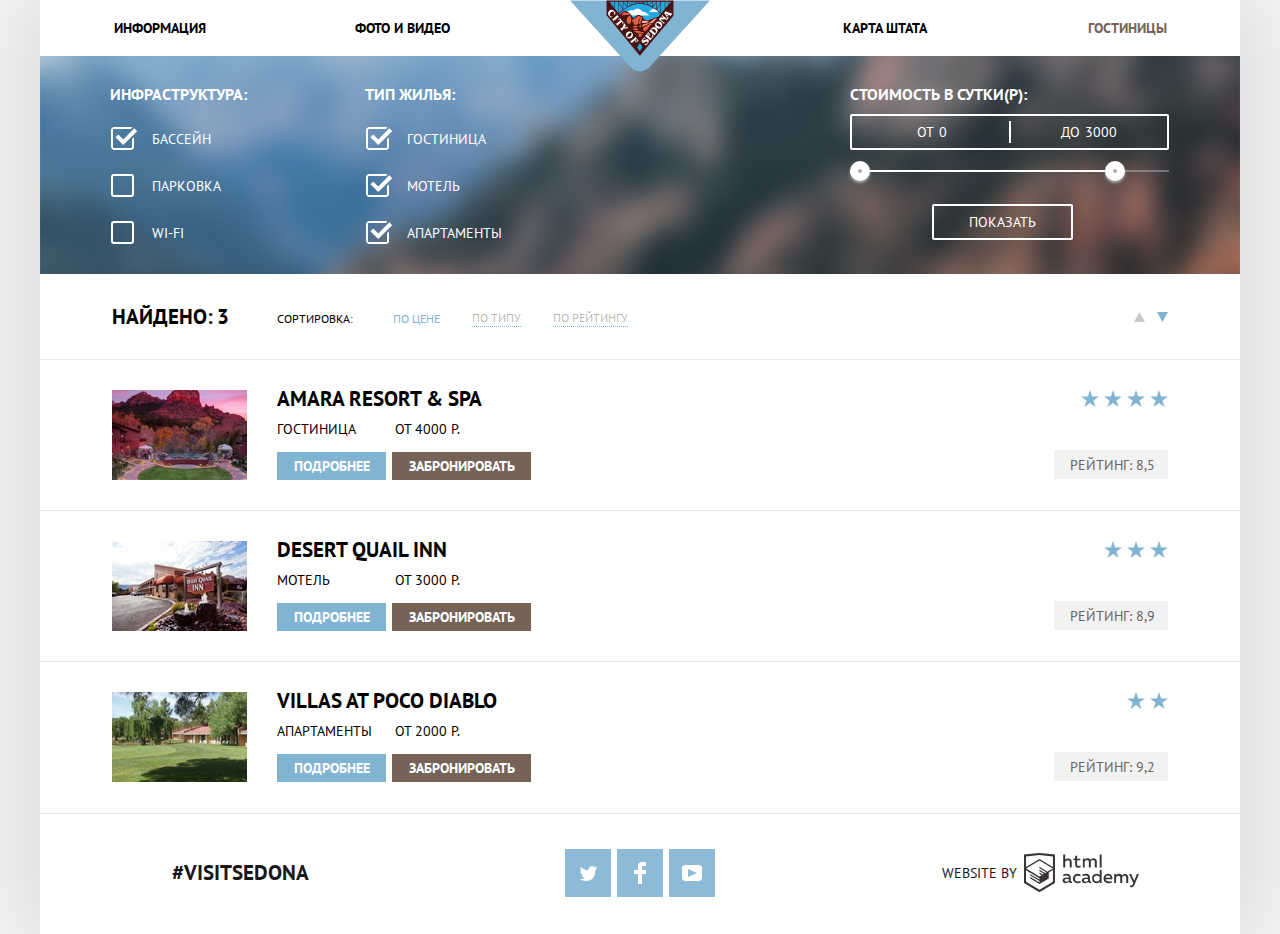
==== commit 66646a72: "git push" ====
--- a/catalog.html
+++ b/catalog.html
@@ -5,11 +5,11 @@
     <title>HTML Academy: Седона</title>
     <link href="https://fonts.googleapis.com/css?family=PT+Sans:400,700&display=swap&subset=cyrillic" rel="stylesheet">
     <link href="css/normalize.css" rel="stylesheet"> 
-    <link href="css/style.css" rel="stylesheet"> 
+    <link href="css/style-min.css" rel="stylesheet"> 
   </head>
   <body>
-    <div class="page">
-      <header class="header">
+    <div class="container-page">
+      <header class="header page">
         <nav class="navigation">
           <a href="index.html" class="logo">
             <img src="img/logo-sedona.svg" width="140" height="72" alt="Логотип Sity of Sedona">
@@ -31,7 +31,7 @@
         </nav>
       </header>
 
-      <main class="container">
+      <main class="container page">
         <h1 class="visually-hidden">Гостиницы</h1>
         <section class="filters">
           <h2 class="visually-hidden">Параметры выбора гостиницы</h2>
@@ -103,9 +103,9 @@
             <p>3</p>
           </div>
           <h3>Сортировка:</h3>
-          <a class="filter-type filter-active" href="">По цене</a>
-          <a class="filter-type" href="">По типу</a>
-          <a class="filter-type" href="">По рейтингу</a>
+          <a class="filter-type filter-active" href="" tabindex="0">По цене</a>
+          <a class="filter-type" href="" tabindex="0">По типу</a>
+          <a class="filter-type" href="" tabindex="0">По рейтингу</a>
           <div class="control">    
             <a href="" class="btn-control" aria-label="Прокрутить вверх">
               <svg xmlns="http://www.w3.org/2000/svg" width="11" height="10" viewBox="0 0 11 10"><path fill="#231F20" d="M5.5 0L0 10h11z"/></svg>
@@ -121,7 +121,7 @@
           <ul class="catalog-list">
             <li class="catalog-item">
               <a href="">
-                <img src="img/hotel-1.jpg" width="135" height="90" alt="Гостиница Amara Resort & Spa">
+                <img src="img/catalog-item-hotel-1.jpg" width="135" height="90" alt="Гостиница Amara Resort & Spa">
               </a>
               <div class="catalog-info">
                 <a href="" class="item-link">
@@ -149,7 +149,7 @@
 
             <li class="catalog-item">
               <a href="">
-                <img src="img/hotel-2.jpg" width="135" height="90" alt="Мотель Desert Quail Inn">
+                <img src="img/catalog-item-hotel-2.jpg" width="135" height="90" alt="Мотель Desert Quail Inn">
               </a>
               <div class="catalog-info">
                 <a href="" class="item-link">
@@ -176,7 +176,7 @@
 
             <li class="catalog-item">
               <a href="">
-                <img src="img/hotel-3.jpg" width="135" height="90" alt="Апартаменты Villas at Poco Diablo">
+                <img src="img/catalog-item-hotel-3.jpg" width="135" height="90" alt="Апартаменты Villas at Poco Diablo">
               </a>
               <div class="catalog-info">
                 <a href="" class="item-link">
@@ -203,7 +203,7 @@
         </section>
       </main>
 
-      <footer class="main-footer">
+      <footer class="main-footer page">
         <div class="footer-container">
           <p class="hashtag">#visitsedona</p>
           <ul class="footer-social">
@@ -228,7 +228,7 @@
           </ul>
           <div class="footer-copyright">
             <p>Website by</p>
-            <a href="https://htmlacademy.ru/intensive/htmlcss" class="icon-logo">
+            <a href="https://htmlacademy.ru/intensive/htmlcss" class="icon-logo" tabindex="0">
               <span class="visually-hidden">HTML Academy</span>
               <svg id="Layer_1" data-name="Layer 1" xmlns="http://www.w3.org/2000/svg" viewBox="0 0 108.08 36.85">
                 <title>logo-htmlacademy-small1</title>
--- a/css/style-min.css
+++ b/css/style-min.css
@@ -0,0 +1 @@
+body{margin:0;padding:0;min-width:1200px;background-color:#fff}.container-page{max-width:1200px;min-width:1200px;margin:0 auto;padding:0;font-family:"PT Sans",Arial,sans-serif;font-size:14px;line-height:21px;font-weight:400;color:#000;text-transform:uppercase;background-color:#fff;-webkit-box-shadow:0 0 110px 40px #dbdbdb;box-shadow:0 0 110px 40px #dbdbdb}@media screen and (min-width:1200px){.container-page{overflow-x:hidden;overflow-y:hidden}}.page{width:100%;margin:0 auto}a{text-decoration:none}.header{position:relative}.logo img{position:absolute;z-index:1;top:0;left:0;right:0;margin:auto}.navigation{font-size:14px;font-weight:700;line-height:26px;color:#000;background-color:#fff}.site-navigation{display:-webkit-box;display:-ms-flexbox;display:flex;-webkit-box-pack:justify;-ms-flex-pack:justify;justify-content:space-between;padding:0;padding-top:15px;padding-bottom:15px;margin:0}.site-navigation-menu{display:-webkit-box;display:-ms-flexbox;display:flex;-webkit-box-pack:justify;-ms-flex-pack:justify;justify-content:space-between;padding:0;margin:0}.site-navigation-menu:last-of-type{margin-right:-7px}.site-navigation,.site-navigation-menu,.site-navigation-menu ul,.benefits-list,.features-list{list-style:none}.site-navigation-menu ul{display:-webkit-box;display:-ms-flexbox;display:flex;-ms-flex-pack:distribute;justify-content:space-around;width:484px;padding:0;margin:0}.site-navigation a{color:#000}.site-navigation a:hover{color:#81b3d2}.site-navigation a:focus{color:#bebebe}.site-navigation a:active{color:#766357}.item-current a{color:#766357}.section-caption{position:relative;display:-webkit-box;display:-ms-flexbox;display:flex;-webkit-box-pack:center;-ms-flex-pack:center;justify-content:center;-webkit-box-align:center;-ms-flex-align:center;align-items:center;min-height:508px;background-color:#385265;background-image:url(../img/background-section-caption.jpg);background-position:bottom;background-repeat:no-repeat;background-size:cover}@media (min-width:1200px){.section-caption{max-width:100%}}.section-caption img{position:absolute;top:50%;bottom:50%;left:50%;right:50%;-webkit-transform:translate(-50%,-50%);-ms-transform:translate(-50%,-50%);transform:translate(-50%,-50%)}.section-info{display:-webkit-box;display:-ms-flexbox;display:flex;-webkit-box-orient:vertical;-webkit-box-direction:normal;-ms-flex-direction:column;flex-direction:column;-webkit-box-align:center;-ms-flex-align:center;align-items:center;margin:0;padding:62px;padding-bottom:49px}.title-info{display:inline-block;vertical-align:center;text-align:center;max-width:50%;margin:0;margin-bottom:28px;padding:0;font-size:21px;font-weight:700;line-height:26px}.info{text-align:center;padding:0;margin:0;color:#333;font-size:14px;font-weight:400;line-height:26px}.benefits{padding:0;margin:0}.benefits-img{width:67%}.benefits-list{display:-webkit-box;display:-ms-flexbox;display:flex;-webkit-box-orient:horizontal;-webkit-box-direction:normal;-ms-flex-direction:row;flex-direction:row;-ms-flex-wrap:wrap;flex-wrap:wrap;padding:0;margin:0}.benefits-item{display:-webkit-box;display:-ms-flexbox;display:flex;padding:0;margin:0}.benefits-item,.features-item{color:#333}.benefits-item h3,.features-item h4{font-size:21px;font-weight:700;line-height:21px;max-width:157px}.item-bridge h3{max-width:180px}.item-features{-ms-flex-wrap:wrap;flex-wrap:wrap}.benefits-size{width:1200px}.item{display:-webkit-box;display:-ms-flexbox;display:flex;padding:0;margin:0}.item-box{display:-webkit-box;display:-ms-flexbox;display:flex;-webkit-box-orient:vertical;-webkit-box-direction:normal;-ms-flex-direction:column;flex-direction:column;-webkit-box-align:center;-ms-flex-align:center;align-items:center;width:400px;margin:0;padding:0;padding-top:49px;padding-bottom:20px;background-color:#81b3d2;color:#fff}.item-box h3,.list-item h3,.item-box p:first-of-type,.item-row p:first-of-type{text-align:center;padding:0;margin:0;margin-bottom:22px}.item-box p{max-width:320px}.item-bridge p{max-width:304px}.item-box p,.list-item p{text-align:center;padding:0;margin:0}.item-box p,.features-item p{font-size:14px;font-weight:400;line-height:21px}.tiny{display:-webkit-box;display:-ms-flexbox;display:flex;-webkit-box-align:center;-ms-flex-align:center;align-items:center;-webkit-box-pack:center;-ms-flex-pack:center;justify-content:center;padding:0 2px}.tiny::before,.tiny::after{content:" ";display:block;width:9px;height:1px;margin:0 5px;background:#fff}.item-row .tiny::before,.item-row .tiny::after{background:#333}.features{padding:0;margin:0}.features-list{display:-webkit-box;display:-ms-flexbox;display:flex;-ms-flex-pack:distribute;justify-content:space-around;-ms-flex-wrap:wrap;flex-wrap:wrap;padding:0;margin:0}.features-item{display:-webkit-box;display:-ms-flexbox;display:flex;min-height:188px;margin:0;padding:0;padding-top:60px;padding-bottom:80px}.list-item{display:-webkit-box;display:-ms-flexbox;display:flex;-webkit-box-orient:vertical;-webkit-box-direction:normal;-ms-flex-direction:column;flex-direction:column;-webkit-box-pack:end;-ms-flex-pack:end;justify-content:flex-start;-webkit-box-align:center;-ms-flex-align:center;align-items:center;padding:0;margin:0}@media all and (-ms-high-contrast:none),(-ms-high-contrast:active){.list-item p{max-width:360px}}.list-item p{max-width:300px}.item-benefits{position:relative;margin:0;margin-top:100px;margin-bottom:25px;padding:0}.item-benefits::before{content:" ";position:absolute;bottom:50px;left:50%;margin-left:-37px}.icon-1::before{width:75px;height:72px;background-image:url(../img/icon-1-house.svg);background-repeat:no-repeat}.icon-2::before{width:74px;height:70px;background-image:url(../img/icon-2-burger.svg);background-repeat:no-repeat}.icon-3::before{margin-left:-31px;width:64px;height:76px;background-image:url(../img/icon-3-souvenir.svg);background-repeat:no-repeat}.benefits-bridge{-webkit-box-orient:horizontal;-webkit-box-direction:reverse;-ms-flex-direction:row-reverse;flex-direction:row-reverse}.item-row{-webkit-box-pack:center;-ms-flex-pack:center;justify-content:center;width:400px;padding-top:50px;padding-bottom:60px;background-color:#eee}.item-row .text-row{max-width:266px}.item-row .text-row-5{max-width:255px}.modal{display:-webkit-box;display:-ms-flexbox;display:flex;-webkit-box-orient:vertical;-webkit-box-direction:normal;-ms-flex-direction:column;flex-direction:column;-webkit-box-align:center;-ms-flex-align:center;align-items:center;padding:0;padding-right:20px;padding-top:51px;padding-left:20px;margin:0}.modal-subtitle{padding:0;margin:0;margin-bottom:22px;font-size:30px;font-weight:700;line-height:36px}.modal-text{text-align:center;padding:0;margin:0;margin-bottom:46px;font-size:14px;font-weight:400;line-height:24px;color:#333}.modal-form{position:absolute;top:85px;left:50%;-webkit-transform:translateX(-50%);-ms-transform:translateX(-50%);transform:translateX(-50%);display:-webkit-box;display:-ms-flexbox;display:flex;-webkit-box-orient:vertical;-webkit-box-direction:normal;-ms-flex-direction:column;flex-direction:column;width:458px;min-height:286px;margin:0;padding:55px;background-color:#fff}.modal-hide{display:none}.modal-search{position:relative;display:-webkit-box;display:-ms-flexbox;display:flex;width:568px;padding:0;margin:0}.modal-search label{display:-webkit-box;display:-ms-flexbox;display:flex;-webkit-box-pack:justify;-ms-flex-pack:justify;justify-content:space-between;-webkit-box-align:center;-ms-flex-align:center;align-items:center;padding:0;margin:0;margin-bottom:29px;font-size:14px;font-weight:700;text-transform:uppercase}.btn-search{width:auto;margin:0;padding-top:31px;padding-right:5px;padding-bottom:28px;padding-left:5px;background-color:#766357}.btn-search:hover{background-color:#604e43}.btn-search:active{outline:none;color:rgba(255,255,255,.3);background-color:#503e33}.btn-search:focus{outline:none}.btn-modal{width:100%}.button{font:inherit;text-align:center;color:#fff;vertical-align:middle;font-size:21px;font-weight:700;line-height:26px;text-transform:uppercase;border:none}.forms,.btn{font:inherit;text-transform:uppercase;background:#f2f2f2;border:none}.forms:hover,.btn:hover{background-color:#ebebeb}.forms:focus,.btn:focus{background-color:#fff;outline:2px solid #e5e5e5;outline-offset:-2px}@media all and (-ms-high-contrast:none),(-ms-high-contrast:active){input[type="text"]{background:#f2f2f2;opacity:1;border:none}.forms,.btn{opacity:1;background:#f2f2f2;border:none}.forms:hover,.btn:hover{opacity:1;background:#ebebeb;border:none}.forms:focus,.btn:focus{opacity:1;background:#fff;border:none;outline:none;-webkit-box-shadow:inset 0 0 0 2px #e5e5e5;box-shadow:inset 0 0 0 2px #e5e5e5}}@media all and (-ms-high-contrast:none),(-ms-high-contrast:active){input{-webkit-transform:translateY(0);-ms-transform:translateY(0);transform:translateY(0)}}input::-webkit-input-placeholder{color:#a9a9a9;text-transform:uppercase}input::-moz-placeholder{color:#a9a9a9;opacity:1;text-transform:uppercase}input:-ms-input-placeholder{color:#a9a9a9;opacity:1;text-transform:uppercase}input::-ms-input-placeholder{color:#a9a9a9;opacity:1;text-transform:uppercase}input::placeholder{color:#a9a9a9;text-transform:uppercase}@media all and (-ms-high-contrast:none),(-ms-high-contrast:active){input::-webkit-input-placeholder{color:#a9a9a9;opacity:1;text-transform:uppercase}input::-moz-placeholder{color:#a9a9a9;opacity:1;text-transform:uppercase}input:-ms-input-placeholder{color:#a9a9a9;opacity:1;text-transform:uppercase}input::-ms-input-placeholder{color:#a9a9a9;opacity:1;text-transform:uppercase}input::placeholder{color:#a9a9a9;opacity:1;text-transform:uppercase}}.date-form{position:relative;width:324px;margin:0;padding-top:9px;padding-right:9px;padding-bottom:9px;padding-left:13px}.icon-form{position:absolute;right:62px;top:63px;width:23px;height:24px;border:none;background:transparent;background-image:url(../img/calendar.svg);background-repeat:no-repeat;opacity:.2}.icon-form-departure{-webkit-transform:translateY(67px);-ms-transform:translateY(67px);transform:translateY(67px)}@media all and (-ms-high-contrast:none){::-ms-backdrop,.icon-form-departure{-ms-transform:translateY(62px);transform:translateY(62px)}}.icon-form:hover{opacity:1}.icon-form:active,.icon-form:focus{background-image:url(../img/calendar-active.png);outline:none}.form-number-box{display:-webkit-box;display:-ms-flexbox;display:flex;padding:0;margin:0}.number-box{display:-webkit-box;display:-ms-flexbox;display:flex;padding:0;margin:0;margin-bottom:53px}.form-number{display:-webkit-box;display:-ms-flexbox;display:flex;-webkit-box-pack:justify;-ms-flex-pack:justify;justify-content:space-between}.form-number label{margin-right:40px;margin-top:-22px}.form-number .number-child{margin-right:26px}.number-form,.btn{width:38px;height:38px;text-align:center;margin:0;padding:0;font-weight:700}.btn{position:relative}.btn::before,.btn-large::after{content:" ";position:absolute;top:18px;left:13px;width:12px;height:3px;background-color:#a9a9a9}.btn-large::after{-webkit-transform:rotate(90deg);-ms-transform:rotate(90deg);transform:rotate(90deg)}.btn:hover::before,.btn-large:hover::after{background-color:#000}.btn:active::before,.btn-large:active::after{background-color:#81b3d2}.btn-submit{width:100%;margin:0;padding:17px 5px;background-color:#81b3d2}.btn-submit:hover{background-color:#669ec0}.btn-submit:focus{outline:none;color:rgba(255,255,255,.3);background-color:#5496bd}@media all and (-ms-high-contrast:none),(-ms-high-contrast:active){.section-map{height:594px}}.section-map{height:594px}.section-map img{max-width:100%}.filters{margin:0;padding-top:28px;padding-right:70px;padding-bottom:30px;padding-left:70px;background-color:#40749c;background-image:url(../img/background-filters.jpg);background-position:center;background-repeat:no-repeat;background-size:cover;color:#fff;font-size:14px;font-weight:400;line-height:21px}.filter{display:-webkit-box;display:-ms-flexbox;display:flex;margin:0;padding:0}.filter ul{list-style:none}.filter-checkbox{display:-webkit-box;display:-ms-flexbox;display:flex;-webkit-box-orient:vertical;-webkit-box-direction:normal;-ms-flex-direction:column;flex-direction:column;width:255px;margin:0;padding:0;border:none}.filter-checkbox legend{padding:0;margin:0;margin-bottom:24px;font-size:16px;font-weight:700}.filter-checkbox ul{display:-webkit-box;display:-ms-flexbox;display:flex;-webkit-box-orient:vertical;-webkit-box-direction:normal;-ms-flex-direction:column;flex-direction:column;-webkit-box-pack:justify;-ms-flex-pack:justify;justify-content:space-between;margin:0;padding:0}.filter-option{display:-webkit-box;display:-ms-flexbox;display:flex;-webkit-box-pack:start;-ms-flex-pack:start;justify-content:flex-start;-webkit-box-align:center;-ms-flex-align:center;align-items:center;padding:0;margin:0;margin-left:42px;margin-bottom:26px}.filter-option:last-of-type{margin-bottom:0}.filter-option label{position:relative;display:block;cursor:pointer;-webkit-user-select:none;-moz-user-select:none;-ms-user-select:none;user-select:none}.filter-input-checkbox + label::before{content:" ";position:absolute;left:-41px;top:-2px;width:19px;height:19px;border:2px solid #fff;border-radius:3px}.filter-input-checkbox:checked + label::before{content:" ";position:absolute;left:-41px;top:-2px;width:27px;height:23px;border:none;background-image:url(../img/checkbox-on.svg);background-repeat:no-repeat;background-position:0 0}.filter-input-checkbox:disabled + label::before{border:2px solid #6a6a6a}.filter-input-checkbox:checked:disabled + label::before{border:none;background-image:url(../img/checkbox-desebled.png)}.filter-box-cost{width:320px;margin:0;margin-left:auto;padding:0}.filter-range{width:319px}.filter-range-title{margin-bottom:9px;font-weight:600;font-size:16px;line-height:21px}.price-controls{position:relative;display:-webkit-box;display:-ms-flexbox;display:flex;-webkit-box-pack:justify;-ms-flex-pack:justify;justify-content:space-between;-webkit-box-align:center;-ms-flex-align:center;align-items:center;height:32px;margin-bottom:20px;border:2px solid #fff;border-radius:2px}.price-controls::after{content:" ";position:absolute;top:50%;left:50%;width:2px;height:22px;background:#fff;-webkit-transform:translate(-50%,-50%);-ms-transform:translate(-50%,-50%);transform:translate(-50%,-50%)}.price-controls label{display:inline-block;margin:0;padding:0;vertical-align:top;cursor:pointer}.price-controls .min-price{margin-left:65px}.price-controls .max-price{margin-right:30px;margin-left:auto}.price-controls input{width:50px;margin:0;margin-left:3px;color:inherit;font:inherit;background:none;border:none}.range-controls{position:relative;margin-bottom:32px}.range-controls .scale{height:2px;background:rgba(255,255,255,.3)}.range-controls .bar{width:80%;height:2px;background:#fff}.range-toggle{position:absolute;top:-9px;width:4px;height:4px;background:#ababab;border:8px solid #fff;border-radius:50%;-webkit-box-shadow:0 2px 3px 0 #ababab;box-shadow:0 2px 3px 0 #ababab;cursor:pointer}.range-toggle:hover{width:5px;height:5px;border:9px solid #fff}.range-toggle-min{left:0}.range-toggle-max{left:80%}.btn-transparent{display:block;margin:0 auto;margin-right:96px;padding:6px 35px;font:inherit;line-height:20px;color:#fff;text-transform:uppercase;background:transparent;border:2px solid #fff;border-radius:2px;cursor:pointer}.filter-results{display:-webkit-box;display:-ms-flexbox;display:flex;-webkit-box-align:center;-ms-flex-align:center;align-items:center;margin:0;padding-top:30px;padding-right:72px;padding-bottom:30px;padding-left:72px}.btn-transparent:hover{color:#000;background:#fff}.search{margin-right:48px}.filter-results p{display:inline-block;vertical-align:top;margin:0;padding:0;font-size:21px;font-weight:700;line-height:26px}.filter-results h3{margin:0;margin-right:40px;margin-top:3px;padding:0;font-size:12px;font-weight:400;line-height:18px}.filter-results a{margin:0;margin-right:32px;margin-top:3px;padding:0}.filter-type{font-size:12px;font-weight:400;line-height:16px;color:rgba(0,0,0,.3);border-bottom:1px dotted #81b3d2}.filter-type:hover,.filter-type:active,.filter-active{color:#81b3d2;border:none}.filter-type:focus{color:#000;outline:none;border:none}.control{margin:0;margin-right:0;margin-left:auto;padding:0}a.btn-control{border:none;margin:0;margin-left:8px;padding:0;background-color:#fff;background:transparent;position:relative}.btn-control:before{content:" ";display:block;position:absolute;top:0;right:0;bottom:0;left:0;z-index:100}.btn-control path{fill:#cacaca}.btn-control:hover path{fill:#000}.btn-control:active path,.btn-control svg:active path,.btn-active path{fill:#81b3d2}.btn-control:active,.btn-control:focus{outline:none}@media all and (-ms-high-contrast:none),(-ms-high-contrast:active){.btn-control:active path,.btn-control svg:active path{fill:#81b3d2}}.catalog{margin:0;padding:0}.catalog ul{list-style:none}.catalog-list{display:-webkit-box;display:-ms-flexbox;display:flex;-webkit-box-orient:vertical;-webkit-box-direction:normal;-ms-flex-direction:column;flex-direction:column;margin:0;padding:0}.catalog-item{display:-webkit-box;display:-ms-flexbox;display:flex;margin:0;margin-top:-1px;padding-top:30px;padding-right:72px;padding-bottom:25px;padding-left:72px;border-top:1px solid #e5e5e5}.catalog-item:last-child{border-bottom:1px solid #e5e5e5;z-index:1}.catalog-item a{margin:0;padding:0}.catalog-item p{font-size:14px;line-height:21px}.catalog-info{display:-webkit-box;display:-ms-flexbox;display:flex;-webkit-box-orient:vertical;-webkit-box-direction:normal;-ms-flex-direction:column;flex-direction:column;margin:0;margin-left:30px;padding:0}.item-link{color:#000}.item-link:hover{color:#a7cae0}.item-link:focus{color:#b5b5b5}.item-link h3{margin:0;margin-top:-4px;margin-bottom:7px;padding:0;font-size:21px;font-weight:700;line-height:26px}.item-text{display:-webkit-box;display:-ms-flexbox;display:flex;-webkit-box-flex:row;-ms-flex:row;flex:row;-webkit-box-pack:justify;-ms-flex-pack:justify;justify-content:space-between;max-width:183px;margin:0;padding:0}.item-text span{margin-bottom:12px}.buttons{display:-webkit-box;display:-ms-flexbox;display:flex;-webkit-box-flex:row;-ms-flex:row;flex:row}.buttons .button{padding-top:1px;padding-right:16px;padding-bottom:1px;padding-left:17px;margin-right:6px;font-size:14px;font-weight:700}.rating-box{display:-webkit-box;display:-ms-flexbox;display:flex;-webkit-box-orient:vertical;-webkit-box-direction:normal;-ms-flex-direction:column;flex-direction:column;margin:0;margin-left:auto;padding:0}.catalog-list-star{display:-webkit-box;display:-ms-flexbox;display:flex;-webkit-box-pack:end;-ms-flex-pack:end;justify-content:flex-end;margin:0;padding:0}.catalog-list-star li{width:18px;height:17px;margin-right:5px;background-image:url(../img/star.svg)}.catalog-list-star li:last-child{margin-right:0}.item-rating{margin:0;margin-top:auto;margin-bottom:7px;padding-top:5px;padding-right:13px;padding-bottom:3px;padding-left:16px;color:#666;;background-color:#f2f2f2}@media all and (-ms-high-contrast:none),(-ms-high-contrast:active){.catalog::after{height:119px}}.catalog::after{content:" ";display:block;height:119px}@media all and (-ms-high-contrast:none),(-ms-high-contrast:active){.main-footer{margin-top:-121px}}.main-footer{width:967px;margin-top:-121px;padding-top:37px;padding-right:101px;padding-bottom:37px;padding-left:132px;background-color:#fff;opacity:.9}.footer-container{display:-webkit-box;display:-ms-flexbox;display:flex;-webkit-box-pack:justify;-ms-flex-pack:justify;justify-content:space-between;-webkit-box-align:center;-ms-flex-align:center;align-items:center;margin:0;padding:0}.hashtag{margin:0;padding:0;font-size:21px;font-weight:700;line-height:26px}.footer-social{display:-webkit-box;display:-ms-flexbox;display:flex;-ms-flex-wrap:wrap;flex-wrap:wrap;-webkit-box-pack:justify;-ms-flex-pack:justify;justify-content:space-between;width:150px;margin:0;margin-left:29px;padding:0;list-style:none}.social-button{display:-webkit-box;display:-ms-flexbox;display:flex;-webkit-box-align:center;-ms-flex-align:center;align-items:center;-webkit-box-pack:center;-ms-flex-pack:center;justify-content:center;position:relative;width:46px;height:48px;margin:0;padding:0;background-color:#81b3d2}.social-button:before{content:" ";display:block;position:absolute;top:0;right:0;bottom:0;left:0;z-index:100}.social-button:hover{background-color:#669ec0}.social-button:active{background-color:#5496bd}@media all and (-ms-high-contrast:none),(-ms-high-contrast:active){.social-button:active path,.social-button svg:active path{fill-opacity:.3}}.social-button:active path,.social-button svg:active path{fill-opacity:.3}.footer-copyright{display:-webkit-box;display:-ms-flexbox;display:flex;-ms-flex-wrap:wrap;flex-wrap:wrap;-webkit-box-align:center;-ms-flex-align:center;align-items:center;-webkit-box-pack:justify;-ms-flex-pack:justify;justify-content:space-between;margin:0;padding:0}.footer-copyright p{margin:0;padding:0}.icon-logo{width:115px;height:41px;margin:0;margin-left:7px;padding:0;position:relative}.icon-logo:before{content:" ";display:block;position:absolute;top:0;right:0;bottom:0;left:0;z-index:100}.icon-logo:hover title,.icon-logo:hover path{fill:#81b3d2}.icon-logo:active,.icon-logo:focus{outline:none}.icon-logo:active title,.icon-logo:active path,.icon-logo:focus title,.icon-logo:focus path{fill:#bdbbbc}@media all and (-ms-high-contrast:none),(-ms-high-contrast:active){.icon-logo:active,.icon-logo:focus{outline:none}.icon-logo:active title,.icon-logo:active path,.icon-logo:focus title,.icon-logo:focus path{fill:#bdbbbc}.icon-logo svg:active title,.icon-logo svg:active path,.icon-logo svg:focus title,.icon-logo svg:focus path{fill:#bdbbbc}}.visually-hidden{position:absolute;width:1px;height:1px;margin:-1px;border:0;padding:0;white-space:nowrap;-webkit-clip-path:inset(100%);clip-path:inset(100%);clip:rect(0 0 0 0);overflow:hidden}